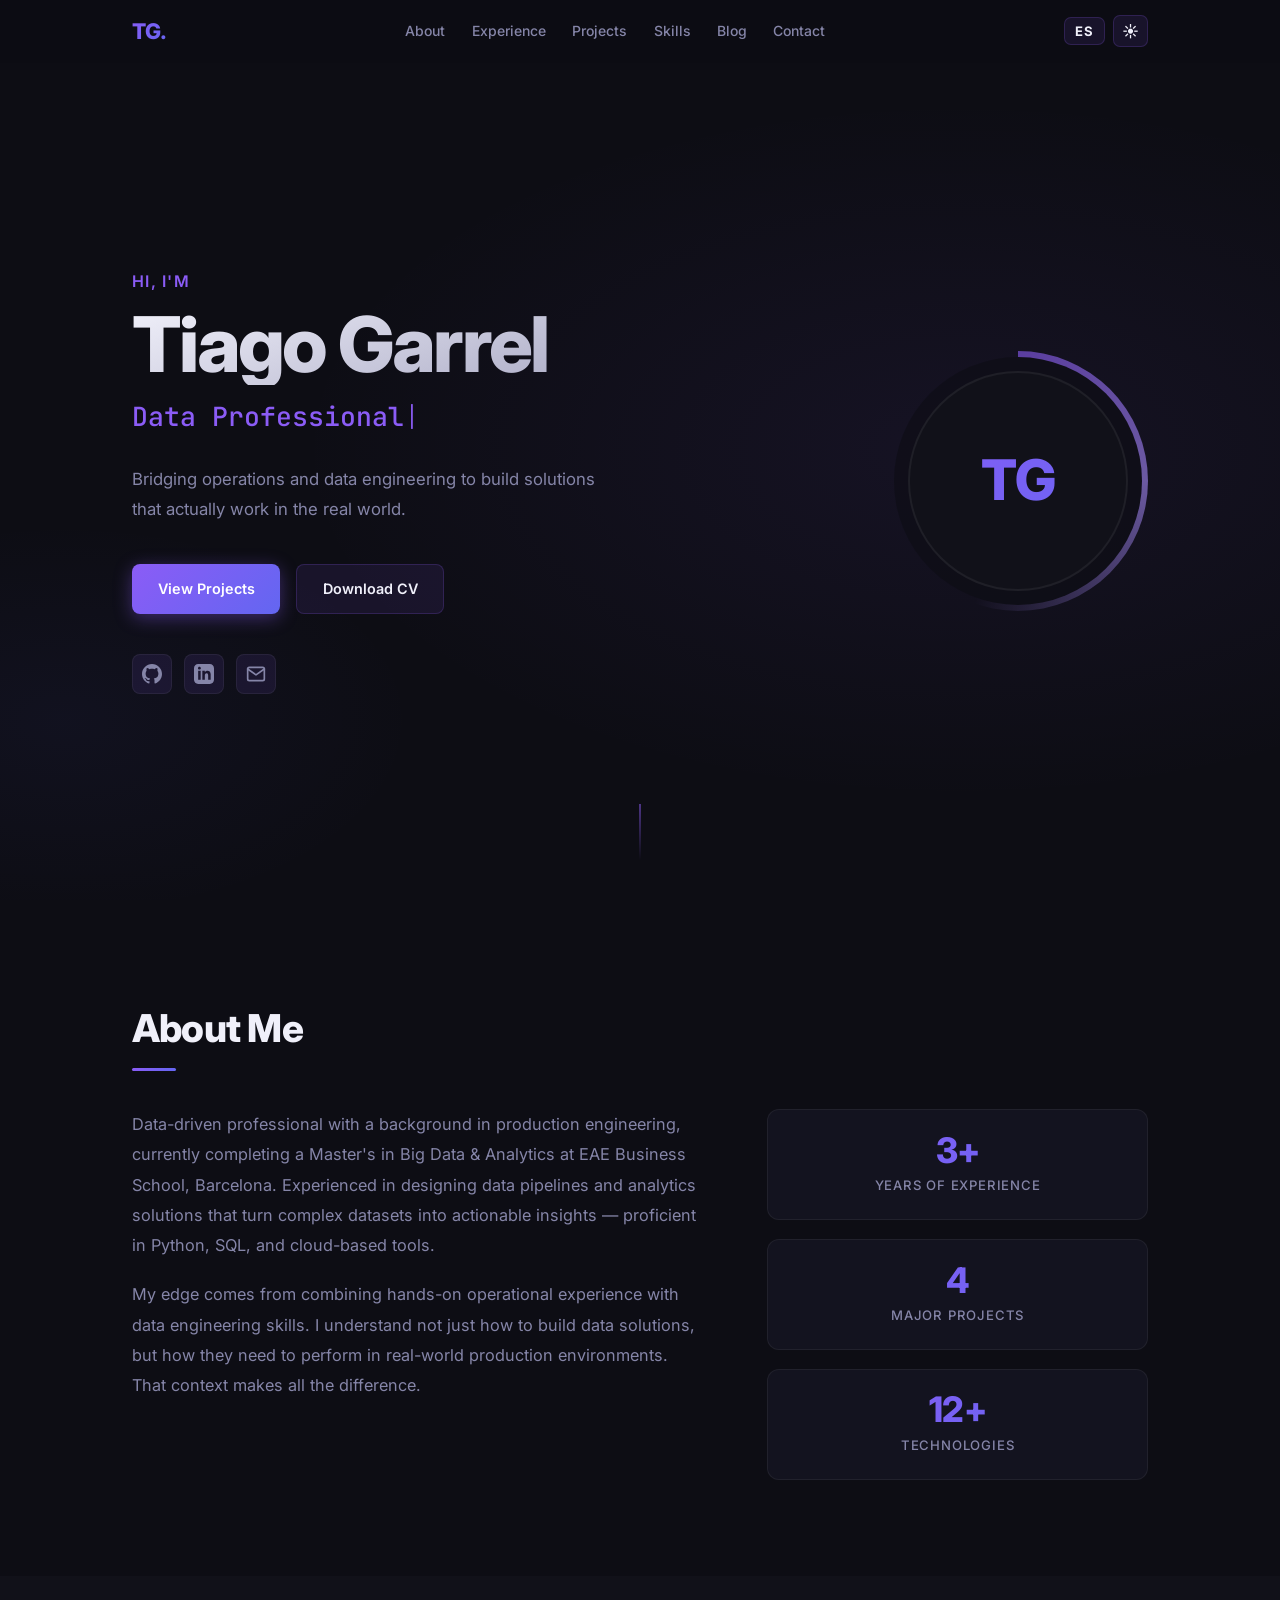
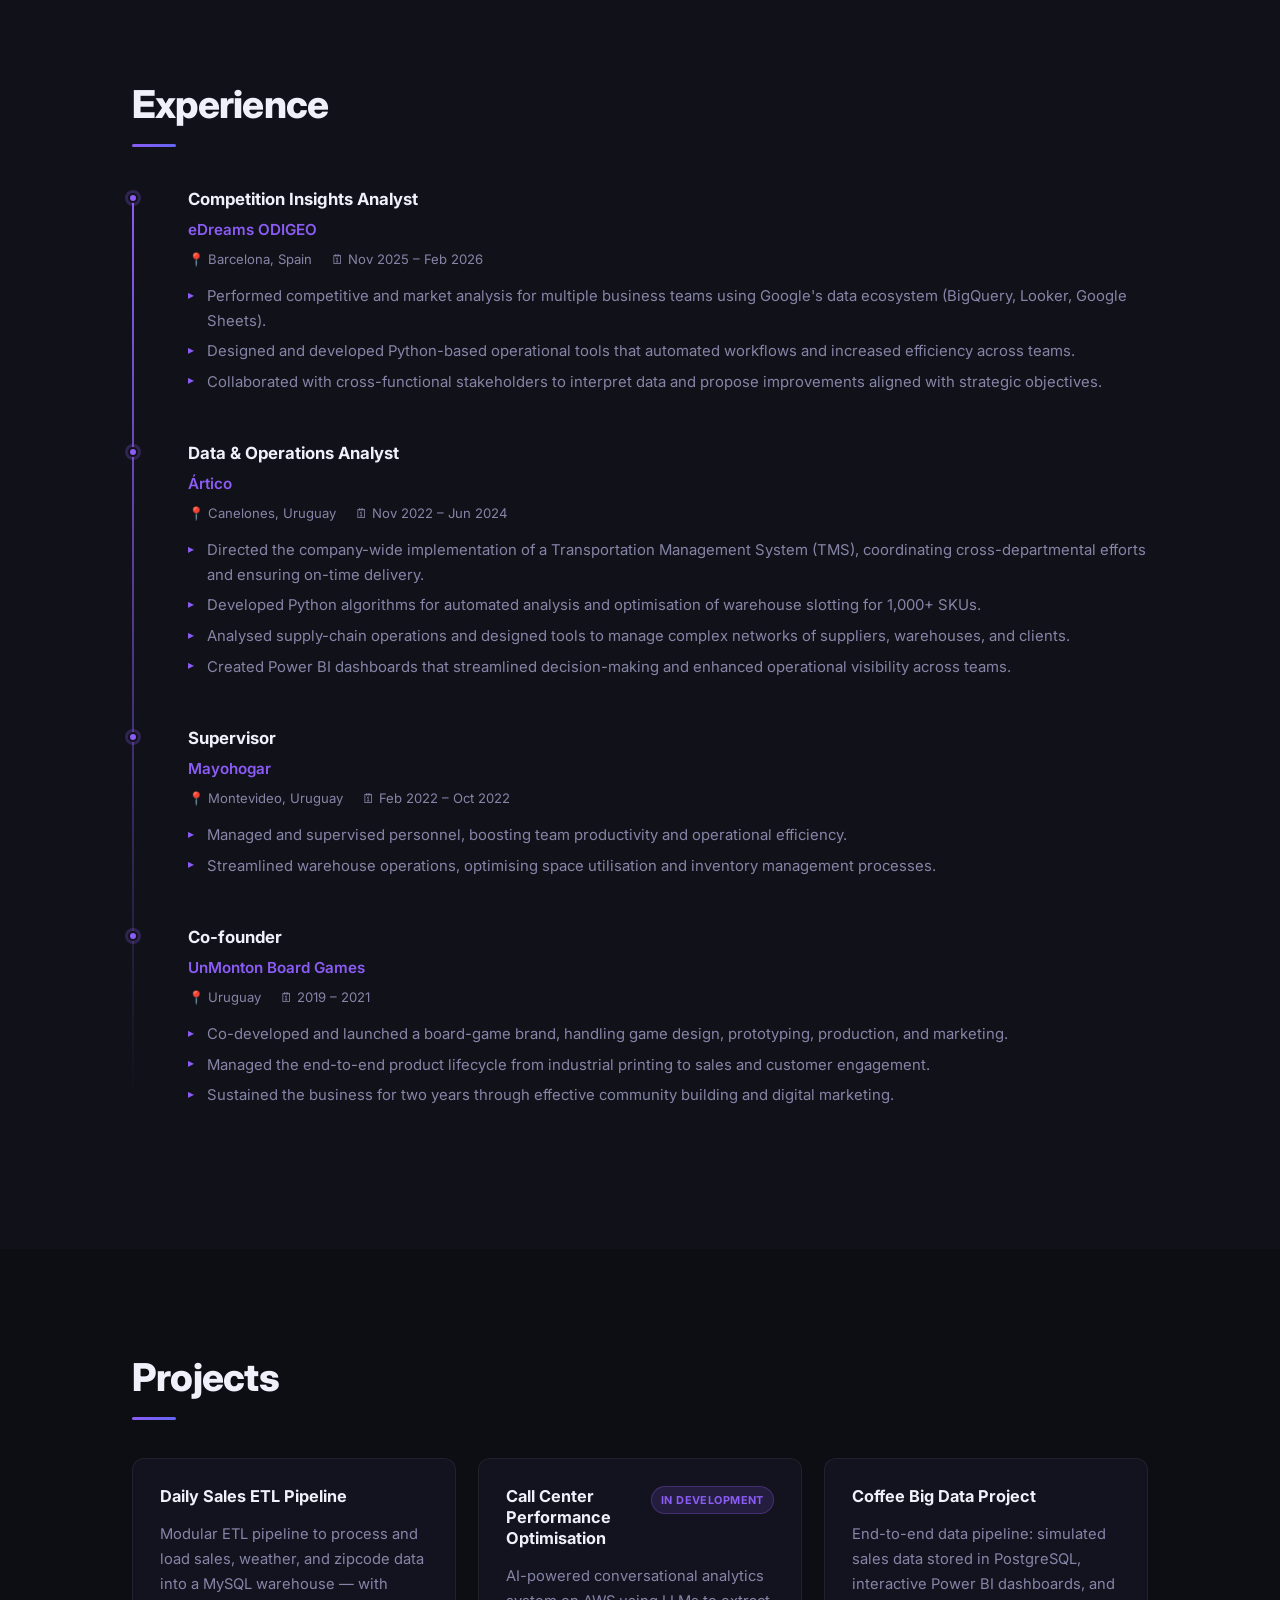
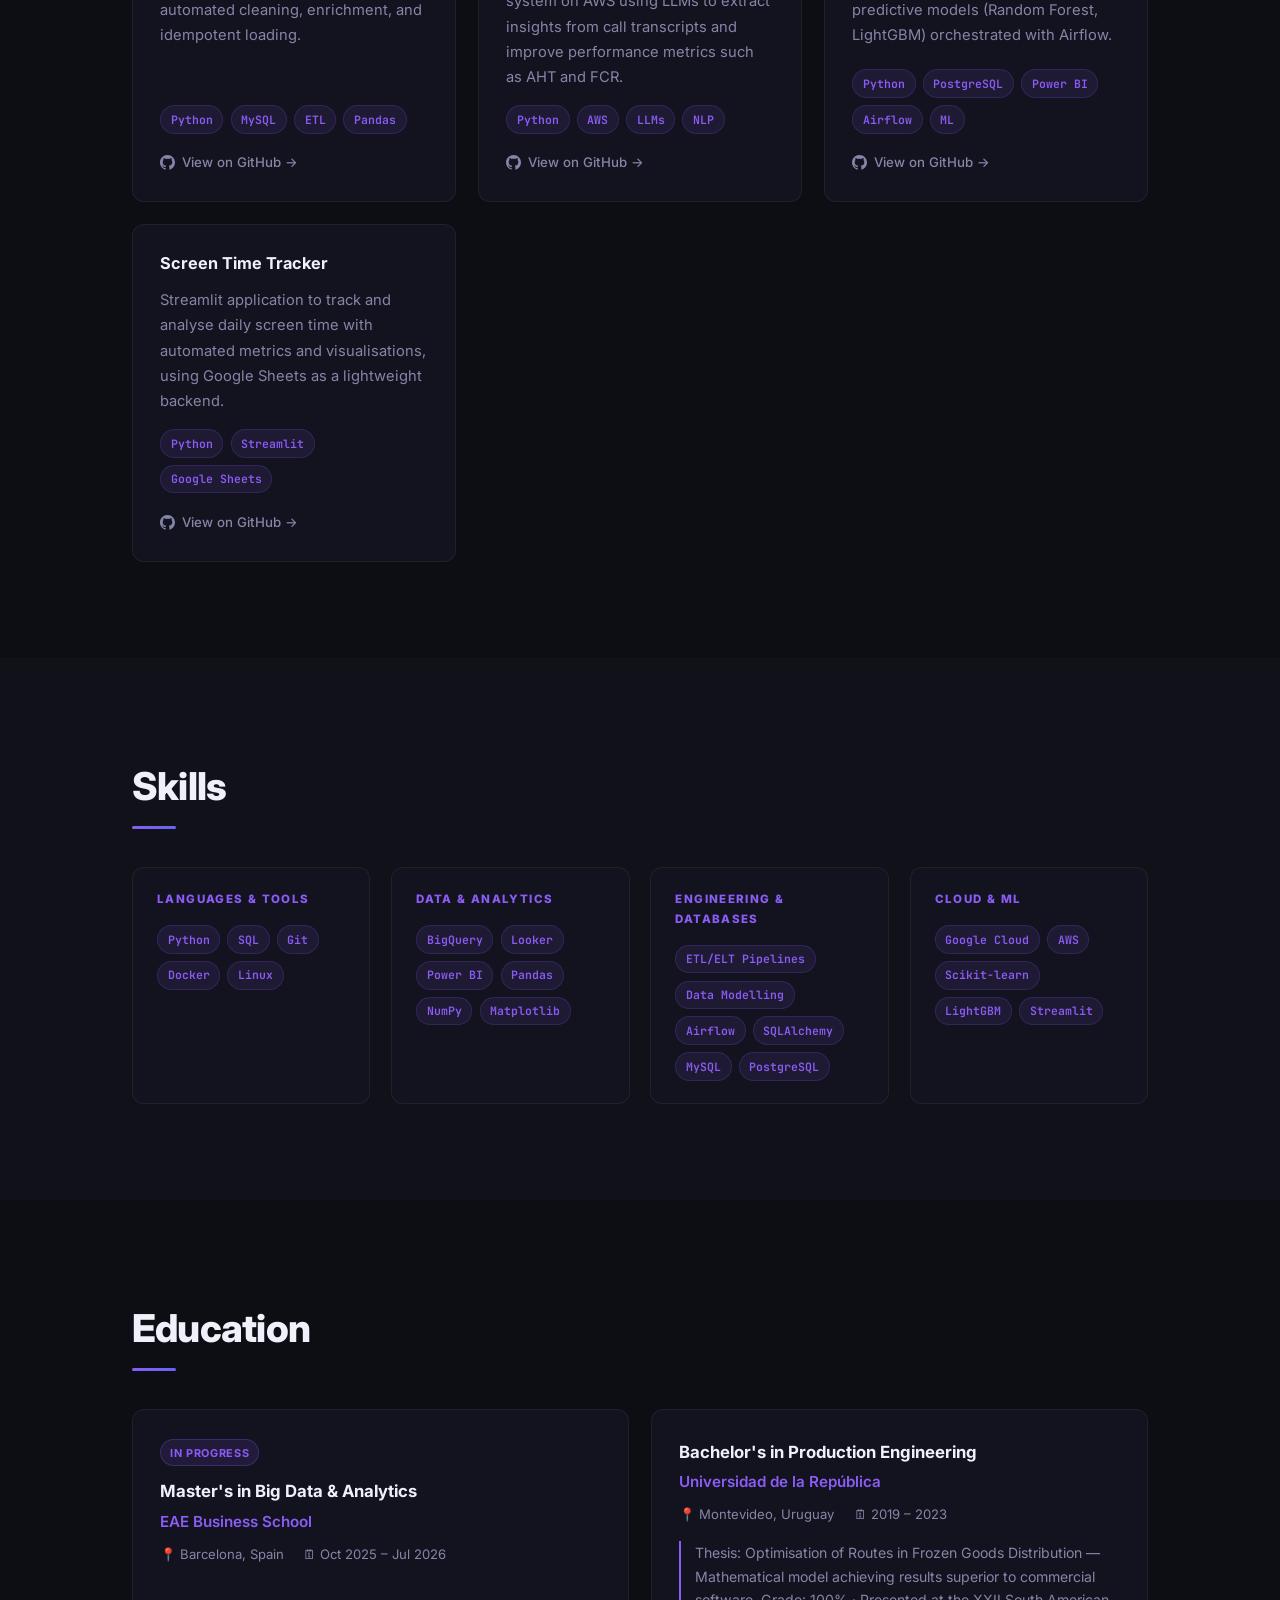
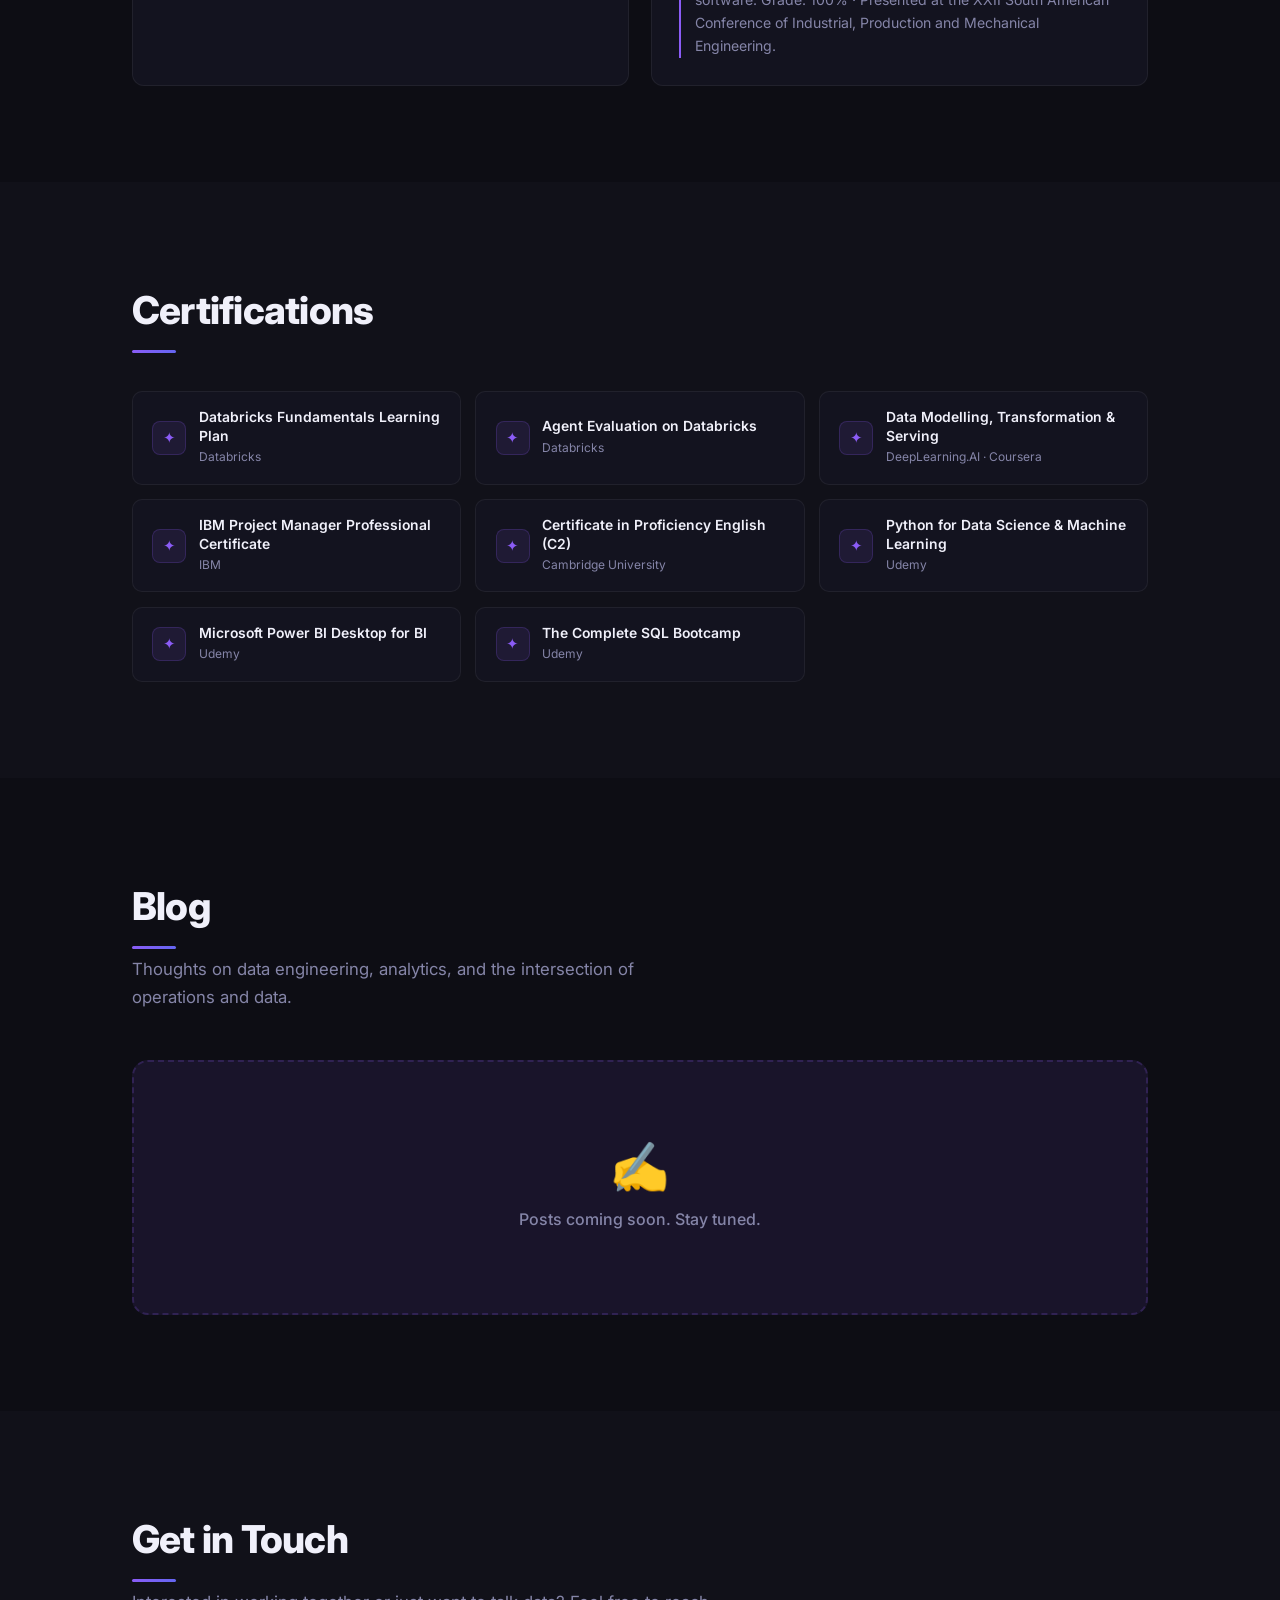
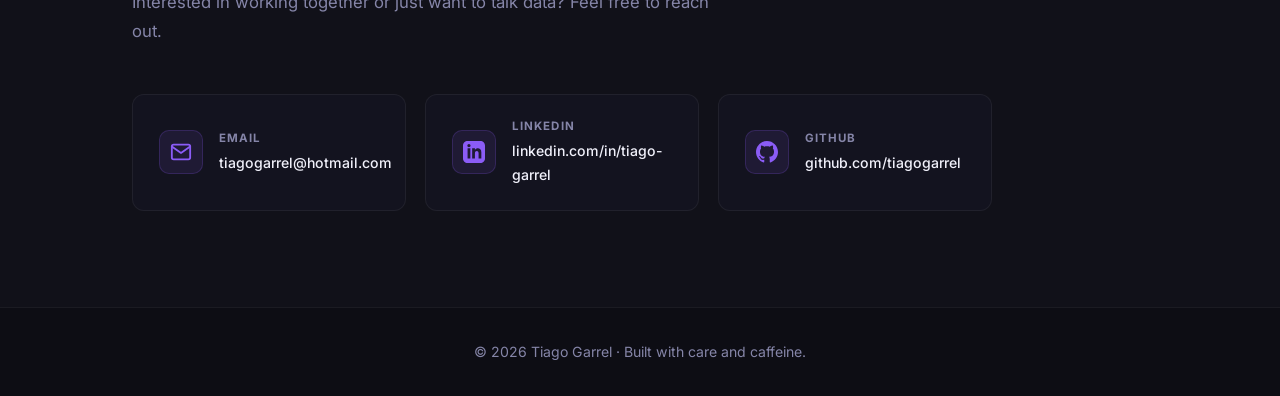
==== index.html @ 2a82fd99 "Initial commit" ====
<!DOCTYPE html>
<html lang="en" data-theme="dark">
<head>
  <meta charset="UTF-8" />
  <meta name="viewport" content="width=device-width, initial-scale=1.0" />
  <meta name="description" content="Tiago Garrel — Data Professional. Data engineer and analyst bridging operations and data to build scalable, real-world solutions." />
  <meta property="og:title" content="Tiago Garrel — Data Professional" />
  <meta property="og:description" content="Data pipelines, analytics, and operational intelligence." />
  <meta property="og:type" content="website" />
  <title>Tiago Garrel</title>
  <link rel="preconnect" href="https://fonts.googleapis.com" />
  <link rel="preconnect" href="https://fonts.gstatic.com" crossorigin />
  <link href="https://fonts.googleapis.com/css2?family=Inter:wght@300;400;500;600;700;800&family=JetBrains+Mono:wght@400;500&display=swap" rel="stylesheet" />
  <link rel="stylesheet" href="styles.css" />
</head>
<body>

  <!-- ============================================================ -->
  <!-- NAVIGATION                                                    -->
  <!-- ============================================================ -->
  <nav id="navbar">
    <div class="nav-container">
      <a href="#hero" class="nav-logo">TG<span class="logo-dot">.</span></a>

      <ul class="nav-links" id="navLinks">
        <li><a href="#about"          data-i18n="nav.about">About</a></li>
        <li><a href="#experience"     data-i18n="nav.experience">Experience</a></li>
        <li><a href="#projects"       data-i18n="nav.projects">Projects</a></li>
        <li><a href="#skills"         data-i18n="nav.skills">Skills</a></li>
        <li><a href="#blog"           data-i18n="nav.blog">Blog</a></li>
        <li><a href="#contact"        data-i18n="nav.contact">Contact</a></li>
      </ul>

      <div class="nav-controls">
        <button class="lang-toggle" id="langToggle" aria-label="Toggle language">ES</button>
        <button class="theme-toggle" id="themeToggle" aria-label="Toggle theme">
          <span class="theme-icon">☀</span>
        </button>
        <button class="hamburger" id="hamburger" aria-label="Toggle menu">
          <span></span><span></span><span></span>
        </button>
      </div>
    </div>
  </nav>

  <!-- ============================================================ -->
  <!-- HERO                                                          -->
  <!-- ============================================================ -->
  <section id="hero">
    <div class="hero-bg"></div>
    <div class="hero-container">

      <div class="hero-content">
        <p class="hero-greeting" data-i18n="hero.greeting">Hi, I'm</p>
        <h1 class="hero-name">Tiago Garrel</h1>
        <h2 class="hero-title">
          <span class="typewriter-text"></span><span class="cursor">|</span>
        </h2>
        <p class="hero-subtitle" data-i18n="hero.subtitle">
          Bridging operations and data engineering to build solutions that actually work in the real world.
        </p>
        <div class="hero-cta">
          <a href="#projects" class="btn btn-primary" data-i18n="hero.cta_projects">View Projects</a>
          <a href="assets/cv/tiago-garrel-cv.pdf" class="btn btn-secondary" download data-i18n="hero.cta_cv">Download CV</a>
        </div>
        <div class="hero-socials">
          <a href="https://github.com/tiagogarrel" target="_blank" rel="noopener" aria-label="GitHub">
            <svg width="20" height="20" viewBox="0 0 24 24" fill="currentColor"><path d="M12 0c-6.626 0-12 5.373-12 12 0 5.302 3.438 9.8 8.207 11.387.599.111.793-.261.793-.577v-2.234c-3.338.726-4.033-1.416-4.033-1.416-.546-1.387-1.333-1.756-1.333-1.756-1.089-.745.083-.729.083-.729 1.205.084 1.839 1.237 1.839 1.237 1.07 1.834 2.807 1.304 3.492.997.107-.775.418-1.305.762-1.604-2.665-.305-5.467-1.334-5.467-5.931 0-1.311.469-2.381 1.236-3.221-.124-.303-.535-1.524.117-3.176 0 0 1.008-.322 3.301 1.23.957-.266 1.983-.399 3.003-.404 1.02.005 2.047.138 3.006.404 2.291-1.552 3.297-1.23 3.297-1.23.653 1.653.242 2.874.118 3.176.77.84 1.235 1.911 1.235 3.221 0 4.609-2.807 5.624-5.479 5.921.43.372.823 1.102.823 2.222v3.293c0 .319.192.694.801.576 4.765-1.589 8.199-6.086 8.199-11.386 0-6.627-5.373-12-12-12z"/></svg>
          </a>
          <a href="https://www.linkedin.com/in/tiago-garrel/" target="_blank" rel="noopener" aria-label="LinkedIn">
            <svg width="20" height="20" viewBox="0 0 24 24" fill="currentColor"><path d="M19 0h-14c-2.761 0-5 2.239-5 5v14c0 2.761 2.239 5 5 5h14c2.762 0 5-2.239 5-5v-14c0-2.761-2.238-5-5-5zm-11 19h-3v-11h3v11zm-1.5-12.268c-.966 0-1.75-.79-1.75-1.764s.784-1.764 1.75-1.764 1.75.79 1.75 1.764-.783 1.764-1.75 1.764zm13.5 12.268h-3v-5.604c0-3.368-4-3.113-4 0v5.604h-3v-11h3v1.765c1.396-2.586 7-2.777 7 2.476v6.759z"/></svg>
          </a>
          <a href="mailto:tiagogarrel@hotmail.com" aria-label="Email">
            <svg width="20" height="20" viewBox="0 0 24 24" fill="none" stroke="currentColor" stroke-width="2" stroke-linecap="round" stroke-linejoin="round"><path d="M4 4h16c1.1 0 2 .9 2 2v12c0 1.1-.9 2-2 2H4c-1.1 0-2-.9-2-2V6c0-1.1.9-2 2-2z"/><polyline points="22,6 12,13 2,6"/></svg>
          </a>
        </div>
      </div>

      <div class="hero-image">
        <div class="profile-wrapper">
          <div class="profile-ring"></div>
          <div class="profile-img-container">
            <img src="assets/img/profile.jpg" alt="Tiago Garrel" id="profileImg"
              onerror="this.style.display='none'; document.getElementById('profileInitials').style.display='flex'" />
            <div class="profile-initials" id="profileInitials">TG</div>
          </div>
        </div>
      </div>

    </div>
    <div class="scroll-indicator" aria-hidden="true">
      <div class="scroll-line"></div>
    </div>
  </section>

  <!-- ============================================================ -->
  <!-- ABOUT                                                         -->
  <!-- ============================================================ -->
  <section id="about" class="section">
    <div class="container">
      <h2 class="section-title" data-i18n="about.section_title">About Me</h2>
      <div class="about-grid">
        <div class="about-text">
          <p data-i18n="about.bio1"></p>
          <p data-i18n="about.bio2"></p>
        </div>
        <div class="about-stats">
          <div class="stat-card fade-in">
            <span class="stat-value" data-i18n="about.stat1_value">3+</span>
            <span class="stat-label" data-i18n="about.stat1_label">Years of Experience</span>
          </div>
          <div class="stat-card fade-in">
            <span class="stat-value" data-i18n="about.stat2_value">4</span>
            <span class="stat-label" data-i18n="about.stat2_label">Major Projects</span>
          </div>
          <div class="stat-card fade-in">
            <span class="stat-value" data-i18n="about.stat3_value">12+</span>
            <span class="stat-label" data-i18n="about.stat3_label">Technologies</span>
          </div>
        </div>
      </div>
    </div>
  </section>

  <!-- ============================================================ -->
  <!-- EXPERIENCE                                                    -->
  <!-- ============================================================ -->
  <section id="experience" class="section section-alt">
    <div class="container">
      <h2 class="section-title" data-i18n="experience.section_title">Experience</h2>
      <div class="timeline" id="experienceTimeline">
        <!-- Rendered by app.js -->
      </div>
    </div>
  </section>

  <!-- ============================================================ -->
  <!-- PROJECTS                                                      -->
  <!-- ============================================================ -->
  <section id="projects" class="section">
    <div class="container">
      <h2 class="section-title" data-i18n="projects.section_title">Projects</h2>
      <div class="projects-grid" id="projectsGrid">
        <!-- Rendered by app.js -->
      </div>
    </div>
  </section>

  <!-- ============================================================ -->
  <!-- SKILLS                                                        -->
  <!-- ============================================================ -->
  <section id="skills" class="section section-alt">
    <div class="container">
      <h2 class="section-title" data-i18n="skills.section_title">Skills</h2>
      <div class="skills-grid" id="skillsGrid">
        <!-- Rendered by app.js -->
      </div>
    </div>
  </section>

  <!-- ============================================================ -->
  <!-- EDUCATION                                                     -->
  <!-- ============================================================ -->
  <section id="education" class="section">
    <div class="container">
      <h2 class="section-title" data-i18n="education.section_title">Education</h2>
      <div class="education-grid" id="educationGrid">
        <!-- Rendered by app.js -->
      </div>
    </div>
  </section>

  <!-- ============================================================ -->
  <!-- CERTIFICATIONS                                               -->
  <!-- ============================================================ -->
  <section id="certifications" class="section section-alt">
    <div class="container">
      <h2 class="section-title" data-i18n="certifications.section_title">Certifications</h2>
      <div class="certs-grid" id="certsGrid">
        <!-- Rendered by app.js -->
      </div>
    </div>
  </section>

  <!-- ============================================================ -->
  <!-- BLOG                                                          -->
  <!-- ============================================================ -->
  <section id="blog" class="section">
    <div class="container">
      <h2 class="section-title" data-i18n="blog.section_title">Blog</h2>
      <p class="section-subtitle" data-i18n="blog.subtitle">
        Thoughts on data engineering, analytics, and the intersection of operations and data.
      </p>
      <div class="blog-coming-soon">
        <div class="coming-soon-icon">✍</div>
        <p data-i18n="blog.coming_soon">Posts coming soon. Stay tuned.</p>
      </div>
    </div>
  </section>

  <!-- ============================================================ -->
  <!-- CONTACT                                                       -->
  <!-- ============================================================ -->
  <section id="contact" class="section section-alt">
    <div class="container">
      <h2 class="section-title" data-i18n="contact.section_title">Get in Touch</h2>
      <p class="section-subtitle" data-i18n="contact.subtitle">
        Interested in working together or just want to chat about data? Feel free to reach out.
      </p>
      <div class="contact-links">

        <a href="mailto:tiagogarrel@hotmail.com" class="contact-card">
          <div class="contact-icon">
            <svg width="22" height="22" viewBox="0 0 24 24" fill="none" stroke="currentColor" stroke-width="2" stroke-linecap="round" stroke-linejoin="round"><path d="M4 4h16c1.1 0 2 .9 2 2v12c0 1.1-.9 2-2 2H4c-1.1 0-2-.9-2-2V6c0-1.1.9-2 2-2z"/><polyline points="22,6 12,13 2,6"/></svg>
          </div>
          <div>
            <span class="contact-label" data-i18n="contact.email_label">Email</span>
            <span class="contact-value">tiagogarrel@hotmail.com</span>
          </div>
        </a>

        <a href="https://www.linkedin.com/in/tiago-garrel/" target="_blank" rel="noopener" class="contact-card">
          <div class="contact-icon">
            <svg width="22" height="22" viewBox="0 0 24 24" fill="currentColor"><path d="M19 0h-14c-2.761 0-5 2.239-5 5v14c0 2.761 2.239 5 5 5h14c2.762 0 5-2.239 5-5v-14c0-2.761-2.238-5-5-5zm-11 19h-3v-11h3v11zm-1.5-12.268c-.966 0-1.75-.79-1.75-1.764s.784-1.764 1.75-1.764 1.75.79 1.75 1.764-.783 1.764-1.75 1.764zm13.5 12.268h-3v-5.604c0-3.368-4-3.113-4 0v5.604h-3v-11h3v1.765c1.396-2.586 7-2.777 7 2.476v6.759z"/></svg>
          </div>
          <div>
            <span class="contact-label" data-i18n="contact.linkedin_label">LinkedIn</span>
            <span class="contact-value">linkedin.com/in/tiago-garrel</span>
          </div>
        </a>

        <a href="https://github.com/tiagogarrel" target="_blank" rel="noopener" class="contact-card">
          <div class="contact-icon">
            <svg width="22" height="22" viewBox="0 0 24 24" fill="currentColor"><path d="M12 0c-6.626 0-12 5.373-12 12 0 5.302 3.438 9.8 8.207 11.387.599.111.793-.261.793-.577v-2.234c-3.338.726-4.033-1.416-4.033-1.416-.546-1.387-1.333-1.756-1.333-1.756-1.089-.745.083-.729.083-.729 1.205.084 1.839 1.237 1.839 1.237 1.07 1.834 2.807 1.304 3.492.997.107-.775.418-1.305.762-1.604-2.665-.305-5.467-1.334-5.467-5.931 0-1.311.469-2.381 1.236-3.221-.124-.303-.535-1.524.117-3.176 0 0 1.008-.322 3.301 1.23.957-.266 1.983-.399 3.003-.404 1.02.005 2.047.138 3.006.404 2.291-1.552 3.297-1.23 3.297-1.23.653 1.653.242 2.874.118 3.176.77.84 1.235 1.911 1.235 3.221 0 4.609-2.807 5.624-5.479 5.921.43.372.823 1.102.823 2.222v3.293c0 .319.192.694.801.576 4.765-1.589 8.199-6.086 8.199-11.386 0-6.627-5.373-12-12-12z"/></svg>
          </div>
          <div>
            <span class="contact-label" data-i18n="contact.github_label">GitHub</span>
            <span class="contact-value">github.com/tiagogarrel</span>
          </div>
        </a>

      </div>
    </div>
  </section>

  <!-- ============================================================ -->
  <!-- FOOTER                                                        -->
  <!-- ============================================================ -->
  <footer>
    <div class="container">
      <p>© 2026 Tiago Garrel · Built with care and caffeine.</p>
    </div>
  </footer>

  <script src="app.js"></script>
</body>
</html>
---- styles.css ----
/* ============================================================
   CSS Variables & Theming
   ============================================================ */
:root {
  --bg:            #0d0d14;
  --bg-card:       #13131f;
  --bg-surface:    #111119;
  --text:          #f0f0fa;
  --text-muted:    #8585a8;
  --accent:        #8b5cf6;
  --accent-light:  #a78bfa;
  --accent-subtle: rgba(139, 92, 246, 0.1);
  --border:        rgba(139, 92, 246, 0.2);
  --border-sub:    rgba(255, 255, 255, 0.06);
  --shadow:        0 4px 24px rgba(0, 0, 0, 0.5);
  --shadow-accent: 0 8px 40px rgba(139, 92, 246, 0.22);
  --gradient:      linear-gradient(135deg, #8b5cf6 0%, #6366f1 100%);
  --nav-bg:        rgba(13, 13, 20, 0.88);
  --radius:        12px;
  --transition:    0.25s ease;
}

[data-theme="light"] {
  --bg:            #f6f6fd;
  --bg-card:       #ffffff;
  --bg-surface:    #efeffa;
  --text:          #1a1a2e;
  --text-muted:    #5a5a80;
  --accent:        #7c3aed;
  --accent-light:  #6d28d9;
  --accent-subtle: rgba(124, 58, 237, 0.08);
  --border:        rgba(124, 58, 237, 0.18);
  --border-sub:    rgba(0, 0, 0, 0.07);
  --shadow:        0 4px 24px rgba(0, 0, 0, 0.08);
  --shadow-accent: 0 8px 40px rgba(124, 58, 237, 0.18);
  --gradient:      linear-gradient(135deg, #7c3aed 0%, #6366f1 100%);
  --nav-bg:        rgba(246, 246, 253, 0.92);
}

/* ============================================================
   Reset & Base
   ============================================================ */
*, *::before, *::after { box-sizing: border-box; margin: 0; padding: 0; }

html {
  scroll-behavior: smooth;
  font-size: 16px;
}

body {
  background-color: var(--bg);
  color: var(--text);
  font-family: 'Inter', -apple-system, BlinkMacSystemFont, 'Segoe UI', sans-serif;
  line-height: 1.7;
  transition: background-color 0.35s ease, color 0.35s ease;
  overflow-x: hidden;
}

a { color: inherit; text-decoration: none; }
img { max-width: 100%; display: block; }
ul { list-style: none; }

/* ============================================================
   Utilities
   ============================================================ */
.container {
  max-width: 1080px;
  margin: 0 auto;
  padding: 0 2rem;
}

.section {
  padding: 96px 0;
}

.section-alt {
  background-color: var(--bg-surface);
}

.section-title {
  font-size: clamp(1.75rem, 3vw, 2.4rem);
  font-weight: 800;
  letter-spacing: -0.02em;
  margin-bottom: 3rem;
  position: relative;
  display: inline-block;
}

.section-title::after {
  content: '';
  position: absolute;
  bottom: -10px;
  left: 0;
  width: 44px;
  height: 3px;
  background: var(--gradient);
  border-radius: 99px;
}

.section-subtitle {
  color: var(--text-muted);
  font-size: 1.05rem;
  margin-top: -2rem;
  margin-bottom: 3rem;
  max-width: 580px;
}

.fade-in {
  opacity: 0;
  transform: translateY(18px);
  transition: opacity 0.55s ease, transform 0.55s ease;
}

.fade-in.visible {
  opacity: 1;
  transform: translateY(0);
}

/* ============================================================
   Navigation
   ============================================================ */
#navbar {
  position: fixed;
  inset: 0 0 auto 0;
  z-index: 1000;
  background: var(--nav-bg);
  backdrop-filter: blur(14px);
  -webkit-backdrop-filter: blur(14px);
  border-bottom: 1px solid transparent;
  transition: border-color 0.3s, background 0.35s;
}

#navbar.scrolled {
  border-bottom-color: var(--border-sub);
}

.nav-container {
  max-width: 1080px;
  margin: 0 auto;
  padding: 0 2rem;
  height: 62px;
  display: flex;
  align-items: center;
  justify-content: space-between;
  gap: 1.5rem;
}

.nav-logo {
  font-size: 1.35rem;
  font-weight: 800;
  letter-spacing: -0.02em;
  background: var(--gradient);
  -webkit-background-clip: text;
  -webkit-text-fill-color: transparent;
  background-clip: text;
  flex-shrink: 0;
}

.nav-links {
  display: flex;
  gap: 0.15rem;
}

.nav-links a {
  padding: 0.38rem 0.75rem;
  border-radius: 7px;
  font-size: 0.875rem;
  font-weight: 500;
  color: var(--text-muted);
  transition: color var(--transition), background var(--transition);
}

.nav-links a:hover {
  color: var(--text);
  background: var(--accent-subtle);
}

.nav-links a.active {
  color: var(--accent);
  background: var(--accent-subtle);
}

.nav-controls {
  display: flex;
  align-items: center;
  gap: 0.5rem;
  flex-shrink: 0;
}

.lang-toggle,
.theme-toggle {
  background: var(--accent-subtle);
  border: 1px solid var(--border);
  color: var(--text);
  padding: 0.3rem 0.65rem;
  border-radius: 7px;
  font-size: 0.82rem;
  font-weight: 700;
  cursor: pointer;
  transition: all var(--transition);
  font-family: inherit;
  letter-spacing: 0.03em;
}

.lang-toggle:hover,
.theme-toggle:hover {
  background: var(--accent);
  color: #fff;
  border-color: var(--accent);
}

.theme-toggle {
  font-size: 1rem;
  padding: 0.3rem 0.5rem;
}

.hamburger {
  display: none;
  flex-direction: column;
  gap: 5px;
  background: none;
  border: none;
  cursor: pointer;
  padding: 4px;
}

.hamburger span {
  display: block;
  width: 22px;
  height: 2px;
  background: var(--text);
  border-radius: 2px;
  transition: all 0.3s ease;
}

/* ============================================================
   Hero
   ============================================================ */
#hero {
  min-height: 100vh;
  display: flex;
  align-items: center;
  position: relative;
  overflow: hidden;
  padding-top: 62px;
}

.hero-bg {
  position: absolute;
  inset: 0;
  background:
    radial-gradient(ellipse 80% 60% at 75% 50%, rgba(139, 92, 246, 0.07) 0%, transparent 65%),
    radial-gradient(ellipse 50% 40% at 5%  80%, rgba(99, 102, 241, 0.05) 0%, transparent 55%);
  pointer-events: none;
}

.hero-container {
  max-width: 1080px;
  margin: 0 auto;
  padding: 3rem 2rem;
  width: 100%;
  display: grid;
  grid-template-columns: 1fr auto;
  align-items: center;
  gap: 5rem;
}

.hero-greeting {
  font-size: 1rem;
  color: var(--accent);
  font-weight: 600;
  letter-spacing: 0.08em;
  text-transform: uppercase;
  margin-bottom: 0.6rem;
}

.hero-name {
  font-size: clamp(2.8rem, 6vw, 5rem);
  font-weight: 800;
  letter-spacing: -0.035em;
  line-height: 1.05;
  margin-bottom: 0.6rem;
  background: linear-gradient(160deg, var(--text) 0%, var(--text-muted) 120%);
  -webkit-background-clip: text;
  -webkit-text-fill-color: transparent;
  background-clip: text;
}

.hero-title {
  font-size: clamp(1.2rem, 2.2vw, 1.65rem);
  font-weight: 400;
  color: var(--text-muted);
  margin-bottom: 1.5rem;
  min-height: 2.2rem;
  font-family: 'JetBrains Mono', monospace;
}

.typewriter-text { color: var(--accent); font-weight: 500; }

.cursor {
  color: var(--accent);
  animation: blink 1s step-end infinite;
  font-weight: 200;
}

@keyframes blink {
  0%, 100% { opacity: 1; }
  50%       { opacity: 0; }
}

.hero-subtitle {
  font-size: 1.05rem;
  color: var(--text-muted);
  max-width: 490px;
  line-height: 1.8;
  margin-bottom: 2.5rem;
}

.hero-cta {
  display: flex;
  gap: 1rem;
  flex-wrap: wrap;
  margin-bottom: 2.5rem;
}

.btn {
  padding: 0.72rem 1.6rem;
  border-radius: 8px;
  font-size: 0.9rem;
  font-weight: 600;
  cursor: pointer;
  transition: all var(--transition);
  display: inline-flex;
  align-items: center;
  gap: 0.5rem;
  font-family: inherit;
  border: none;
  white-space: nowrap;
}

.btn-primary {
  background: var(--gradient);
  color: #fff;
  box-shadow: 0 4px 18px rgba(139, 92, 246, 0.38);
}

.btn-primary:hover {
  transform: translateY(-2px);
  box-shadow: 0 8px 28px rgba(139, 92, 246, 0.5);
}

.btn-secondary {
  background: var(--accent-subtle);
  color: var(--text);
  border: 1px solid var(--border);
}

.btn-secondary:hover {
  background: var(--border);
  transform: translateY(-2px);
}

.hero-socials {
  display: flex;
  gap: 0.75rem;
}

.hero-socials a {
  width: 40px;
  height: 40px;
  border-radius: 8px;
  border: 1px solid var(--border-sub);
  background: var(--accent-subtle);
  color: var(--text-muted);
  display: flex;
  align-items: center;
  justify-content: center;
  transition: all var(--transition);
}

.hero-socials a:hover {
  color: var(--accent);
  border-color: var(--accent);
  transform: translateY(-2px);
}

/* Profile image */
.hero-image { display: flex; justify-content: center; align-items: center; }

.profile-wrapper {
  position: relative;
  width: 260px;
  height: 260px;
  display: flex;
  align-items: center;
  justify-content: center;
}

.profile-img-container {
  width: 220px;
  height: 220px;
  border-radius: 50%;
  overflow: hidden;
  background: var(--bg-surface);
  border: 2px solid var(--border-sub);
  position: relative;
  z-index: 1;
}

.profile-img-container img {
  width: 100%;
  height: 100%;
  object-fit: cover;
}

.profile-initials {
  position: absolute;
  inset: 0;
  display: none;
  align-items: center;
  justify-content: center;
  font-size: 3.5rem;
  font-weight: 800;
  background: var(--gradient);
  -webkit-background-clip: text;
  -webkit-text-fill-color: transparent;
  background-clip: text;
}

.profile-ring {
  position: absolute;
  inset: 0;
  border-radius: 50%;
  background: conic-gradient(var(--accent) 0deg, var(--accent-light) 90deg, transparent 200deg, transparent 360deg);
  animation: spin 6s linear infinite;
  opacity: 0.6;
}

.profile-ring::after {
  content: '';
  position: absolute;
  inset: 6px;
  border-radius: 50%;
  background: var(--bg);
}

@keyframes spin {
  from { transform: rotate(0deg); }
  to   { transform: rotate(360deg); }
}

.scroll-indicator {
  position: absolute;
  bottom: 2.5rem;
  left: 50%;
  transform: translateX(-50%);
}

.scroll-line {
  width: 1px;
  height: 56px;
  background: linear-gradient(to bottom, var(--accent), transparent);
  animation: pulse 2.2s ease-in-out infinite;
}

@keyframes pulse {
  0%, 100% { opacity: 0.25; }
  50%       { opacity: 0.9; }
}

/* ============================================================
   About
   ============================================================ */
.about-grid {
  display: grid;
  grid-template-columns: 3fr 2fr;
  gap: 4rem;
  align-items: start;
}

.about-text p {
  font-size: 1.02rem;
  color: var(--text-muted);
  line-height: 1.85;
  margin-bottom: 1.2rem;
}

.about-stats {
  display: flex;
  flex-direction: column;
  gap: 1.2rem;
}

.stat-card {
  background: var(--bg-card);
  border: 1px solid var(--border-sub);
  border-radius: var(--radius);
  padding: 1.4rem 1.5rem;
  text-align: center;
  transition: border-color var(--transition), transform var(--transition), box-shadow var(--transition);
}

.stat-card:hover {
  border-color: var(--border);
  transform: translateY(-3px);
  box-shadow: var(--shadow-accent);
}

.stat-value {
  display: block;
  font-size: 2.2rem;
  font-weight: 800;
  letter-spacing: -0.02em;
  background: var(--gradient);
  -webkit-background-clip: text;
  -webkit-text-fill-color: transparent;
  background-clip: text;
  line-height: 1;
  margin-bottom: 0.4rem;
}

.stat-label {
  display: block;
  font-size: 0.82rem;
  color: var(--text-muted);
  font-weight: 500;
  text-transform: uppercase;
  letter-spacing: 0.06em;
}

/* ============================================================
   Experience — Timeline
   ============================================================ */
.timeline {
  position: relative;
  padding-left: 1.75rem;
}

.timeline::before {
  content: '';
  position: absolute;
  left: 0;
  top: 10px;
  bottom: 10px;
  width: 2px;
  background: linear-gradient(to bottom, var(--accent) 0%, transparent 100%);
  border-radius: 99px;
}

.timeline-item {
  position: relative;
  padding-left: 1.75rem;
  margin-bottom: 2.8rem;
  opacity: 0;
  transform: translateX(-16px);
  transition: opacity 0.5s ease, transform 0.5s ease;
}

.timeline-item.visible {
  opacity: 1;
  transform: translateX(0);
}

.timeline-item::before {
  content: '';
  position: absolute;
  left: -2rem;
  top: 8px;
  width: 10px;
  height: 10px;
  border-radius: 50%;
  background: var(--accent);
  border: 2px solid var(--bg-surface);
  box-shadow: 0 0 0 3px rgba(139, 92, 246, 0.25);
}

.timeline-title {
  font-size: 1.05rem;
  font-weight: 700;
  margin-bottom: 0.2rem;
}

.timeline-company {
  font-size: 0.95rem;
  color: var(--accent);
  font-weight: 600;
  margin-bottom: 0.35rem;
}

.timeline-meta {
  display: flex;
  gap: 1.2rem;
  flex-wrap: wrap;
  font-size: 0.82rem;
  color: var(--text-muted);
  margin-bottom: 0.85rem;
}

.timeline-bullets li {
  font-size: 0.93rem;
  color: var(--text-muted);
  padding-left: 1.2rem;
  position: relative;
  margin-bottom: 0.38rem;
  line-height: 1.65;
}

.timeline-bullets li::before {
  content: '▸';
  position: absolute;
  left: 0;
  color: var(--accent);
  font-size: 0.75rem;
  top: 0.05em;
}

/* ============================================================
   Projects
   ============================================================ */
.projects-grid {
  display: grid;
  grid-template-columns: repeat(auto-fill, minmax(290px, 1fr));
  gap: 1.4rem;
}

.project-card {
  background: var(--bg-card);
  border: 1px solid var(--border-sub);
  border-radius: var(--radius);
  padding: 1.7rem;
  display: flex;
  flex-direction: column;
  gap: 0.9rem;
  transition: border-color var(--transition), transform var(--transition), box-shadow var(--transition);
  opacity: 0;
  transform: translateY(18px);
}

.project-card.visible {
  opacity: 1;
  transform: translateY(0);
}

.project-card:hover {
  border-color: var(--border);
  transform: translateY(-4px);
  box-shadow: var(--shadow-accent);
}

.project-header {
  display: flex;
  justify-content: space-between;
  align-items: flex-start;
  gap: 0.75rem;
}

.project-title {
  font-size: 1.02rem;
  font-weight: 700;
  line-height: 1.3;
}

.project-badge {
  font-size: 0.68rem;
  font-weight: 700;
  padding: 0.22rem 0.55rem;
  border-radius: 99px;
  background: rgba(139, 92, 246, 0.14);
  color: var(--accent);
  border: 1px solid rgba(139, 92, 246, 0.3);
  white-space: nowrap;
  flex-shrink: 0;
  letter-spacing: 0.04em;
  text-transform: uppercase;
}

.project-description {
  font-size: 0.92rem;
  color: var(--text-muted);
  line-height: 1.72;
  flex: 1;
}

.project-tags {
  display: flex;
  flex-wrap: wrap;
  gap: 0.45rem;
}

.tag {
  font-size: 0.72rem;
  font-weight: 600;
  padding: 0.22rem 0.6rem;
  border-radius: 99px;
  background: var(--accent-subtle);
  color: var(--accent);
  border: 1px solid rgba(139, 92, 246, 0.18);
  font-family: 'JetBrains Mono', monospace;
  transition: background var(--transition), color var(--transition);
  cursor: default;
}

.tag:hover {
  background: var(--accent);
  color: #fff;
}

.project-link {
  display: inline-flex;
  align-items: center;
  gap: 0.4rem;
  font-size: 0.83rem;
  color: var(--text-muted);
  font-weight: 500;
  transition: color var(--transition);
  margin-top: 0.2rem;
}

.project-link:hover { color: var(--accent); }

/* ============================================================
   Skills
   ============================================================ */
.skills-grid {
  display: grid;
  grid-template-columns: repeat(auto-fill, minmax(230px, 1fr));
  gap: 1.3rem;
}

.skill-category {
  background: var(--bg-card);
  border: 1px solid var(--border-sub);
  border-radius: var(--radius);
  padding: 1.4rem 1.5rem;
  transition: border-color var(--transition), box-shadow var(--transition), transform var(--transition);
  opacity: 0;
  transform: translateY(14px);
}

.skill-category.visible {
  opacity: 1;
  transform: translateY(0);
}

.skill-category:hover {
  border-color: var(--border);
  box-shadow: var(--shadow-accent);
  transform: translateY(-2px);
}

.skill-category-name {
  font-size: 0.72rem;
  font-weight: 800;
  text-transform: uppercase;
  letter-spacing: 0.12em;
  color: var(--accent);
  margin-bottom: 0.95rem;
}

.skill-tags { display: flex; flex-wrap: wrap; gap: 0.45rem; }

/* ============================================================
   Education
   ============================================================ */
.education-grid {
  display: grid;
  grid-template-columns: repeat(auto-fill, minmax(380px, 1fr));
  gap: 1.4rem;
}

.education-card {
  background: var(--bg-card);
  border: 1px solid var(--border-sub);
  border-radius: var(--radius);
  padding: 1.7rem;
  transition: border-color var(--transition), transform var(--transition), box-shadow var(--transition);
  opacity: 0;
  transform: translateY(14px);
}

.education-card.visible {
  opacity: 1;
  transform: translateY(0);
}

.education-card:hover {
  border-color: var(--border);
  transform: translateY(-3px);
  box-shadow: var(--shadow-accent);
}

.education-badge {
  display: inline-block;
  font-size: 0.68rem;
  font-weight: 700;
  padding: 0.2rem 0.55rem;
  border-radius: 99px;
  background: rgba(139, 92, 246, 0.12);
  color: var(--accent);
  border: 1px solid rgba(139, 92, 246, 0.25);
  margin-bottom: 0.7rem;
  text-transform: uppercase;
  letter-spacing: 0.06em;
}

.education-degree {
  font-size: 1.05rem;
  font-weight: 700;
  margin-bottom: 0.2rem;
}

.education-school {
  font-size: 0.95rem;
  color: var(--accent);
  font-weight: 600;
  margin-bottom: 0.5rem;
}

.education-meta {
  display: flex;
  gap: 1.2rem;
  flex-wrap: wrap;
  font-size: 0.82rem;
  color: var(--text-muted);
}

.education-note {
  font-size: 0.88rem;
  color: var(--text-muted);
  line-height: 1.65;
  border-left: 2px solid var(--accent);
  padding-left: 0.85rem;
  margin-top: 1rem;
}

/* ============================================================
   Certifications
   ============================================================ */
.certs-grid {
  display: grid;
  grid-template-columns: repeat(auto-fill, minmax(265px, 1fr));
  gap: 0.9rem;
}

.cert-card {
  background: var(--bg-card);
  border: 1px solid var(--border-sub);
  border-radius: 10px;
  padding: 1rem 1.2rem;
  display: flex;
  align-items: center;
  gap: 0.8rem;
  transition: border-color var(--transition), transform var(--transition), box-shadow var(--transition);
  opacity: 0;
  transform: translateY(10px);
}

.cert-card.visible {
  opacity: 1;
  transform: translateY(0);
}

.cert-card:hover {
  border-color: var(--border);
  transform: translateY(-2px);
  box-shadow: var(--shadow);
}

.cert-icon {
  width: 34px;
  height: 34px;
  border-radius: 8px;
  background: var(--accent-subtle);
  border: 1px solid var(--border);
  display: flex;
  align-items: center;
  justify-content: center;
  color: var(--accent);
  font-size: 0.95rem;
  flex-shrink: 0;
}

.cert-name {
  font-size: 0.87rem;
  font-weight: 600;
  line-height: 1.35;
}

.cert-issuer {
  font-size: 0.75rem;
  color: var(--text-muted);
  margin-top: 0.1rem;
}

/* ============================================================
   Blog
   ============================================================ */
.blog-coming-soon {
  display: flex;
  flex-direction: column;
  align-items: center;
  justify-content: center;
  padding: 5rem 2rem;
  border: 2px dashed var(--border);
  border-radius: 16px;
  text-align: center;
  color: var(--text-muted);
  gap: 1rem;
  background: var(--accent-subtle);
}

.coming-soon-icon {
  font-size: 3rem;
  line-height: 1;
}

.blog-coming-soon p {
  font-size: 1rem;
  font-weight: 500;
}

/* ============================================================
   Contact
   ============================================================ */
.contact-links {
  display: grid;
  grid-template-columns: repeat(auto-fill, minmax(270px, 1fr));
  gap: 1.2rem;
  max-width: 860px;
}

.contact-card {
  display: flex;
  align-items: center;
  gap: 1rem;
  padding: 1.4rem 1.6rem;
  background: var(--bg-card);
  border: 1px solid var(--border-sub);
  border-radius: var(--radius);
  transition: border-color var(--transition), transform var(--transition), box-shadow var(--transition);
  color: var(--text);
}

.contact-card:hover {
  border-color: var(--accent);
  transform: translateY(-3px);
  box-shadow: var(--shadow-accent);
}

.contact-icon {
  width: 44px;
  height: 44px;
  border-radius: 10px;
  background: var(--accent-subtle);
  border: 1px solid var(--border);
  display: flex;
  align-items: center;
  justify-content: center;
  color: var(--accent);
  flex-shrink: 0;
  transition: background var(--transition);
}

.contact-card:hover .contact-icon {
  background: var(--accent);
  color: #fff;
}

.contact-label {
  display: block;
  font-size: 0.72rem;
  text-transform: uppercase;
  letter-spacing: 0.1em;
  color: var(--text-muted);
  font-weight: 700;
  margin-bottom: 0.18rem;
}

.contact-value {
  display: block;
  font-size: 0.88rem;
  font-weight: 500;
}

/* ============================================================
   Footer
   ============================================================ */
footer {
  padding: 2rem 0;
  border-top: 1px solid var(--border-sub);
  text-align: center;
}

footer p {
  font-size: 0.88rem;
  color: var(--text-muted);
}

/* ============================================================
   Responsive
   ============================================================ */
@media (max-width: 820px) {
  .nav-links {
    display: none;
    position: absolute;
    top: 62px;
    left: 0;
    right: 0;
    background: var(--nav-bg);
    backdrop-filter: blur(14px);
    -webkit-backdrop-filter: blur(14px);
    flex-direction: column;
    padding: 0.75rem;
    border-bottom: 1px solid var(--border-sub);
    gap: 0;
  }

  .nav-links.open { display: flex; }
  .nav-links a { padding: 0.7rem 1rem; }
  .hamburger { display: flex; }

  .hero-container {
    grid-template-columns: 1fr;
    text-align: center;
    gap: 2.5rem;
    padding-top: 2rem;
    padding-bottom: 4rem;
  }

  .hero-image { order: -1; }

  .profile-wrapper { width: 190px; height: 190px; margin: 0 auto; }
  .profile-img-container { width: 160px; height: 160px; }

  .hero-cta, .hero-socials { justify-content: center; }
  .hero-subtitle { margin-left: auto; margin-right: auto; }

  .about-grid {
    grid-template-columns: 1fr;
    gap: 2.5rem;
  }

  .about-stats {
    flex-direction: row;
    flex-wrap: wrap;
  }

  .stat-card { flex: 1; min-width: 100px; }

  .education-grid { grid-template-columns: 1fr; }
  .contact-links { grid-template-columns: 1fr; }

  .section { padding: 72px 0; }
}

@media (max-width: 480px) {
  .container { padding: 0 1.25rem; }
  .projects-grid { grid-template-columns: 1fr; }
  .skills-grid { grid-template-columns: 1fr; }
  .certs-grid { grid-template-columns: 1fr; }
  .hero-name { font-size: 2.4rem; }
}
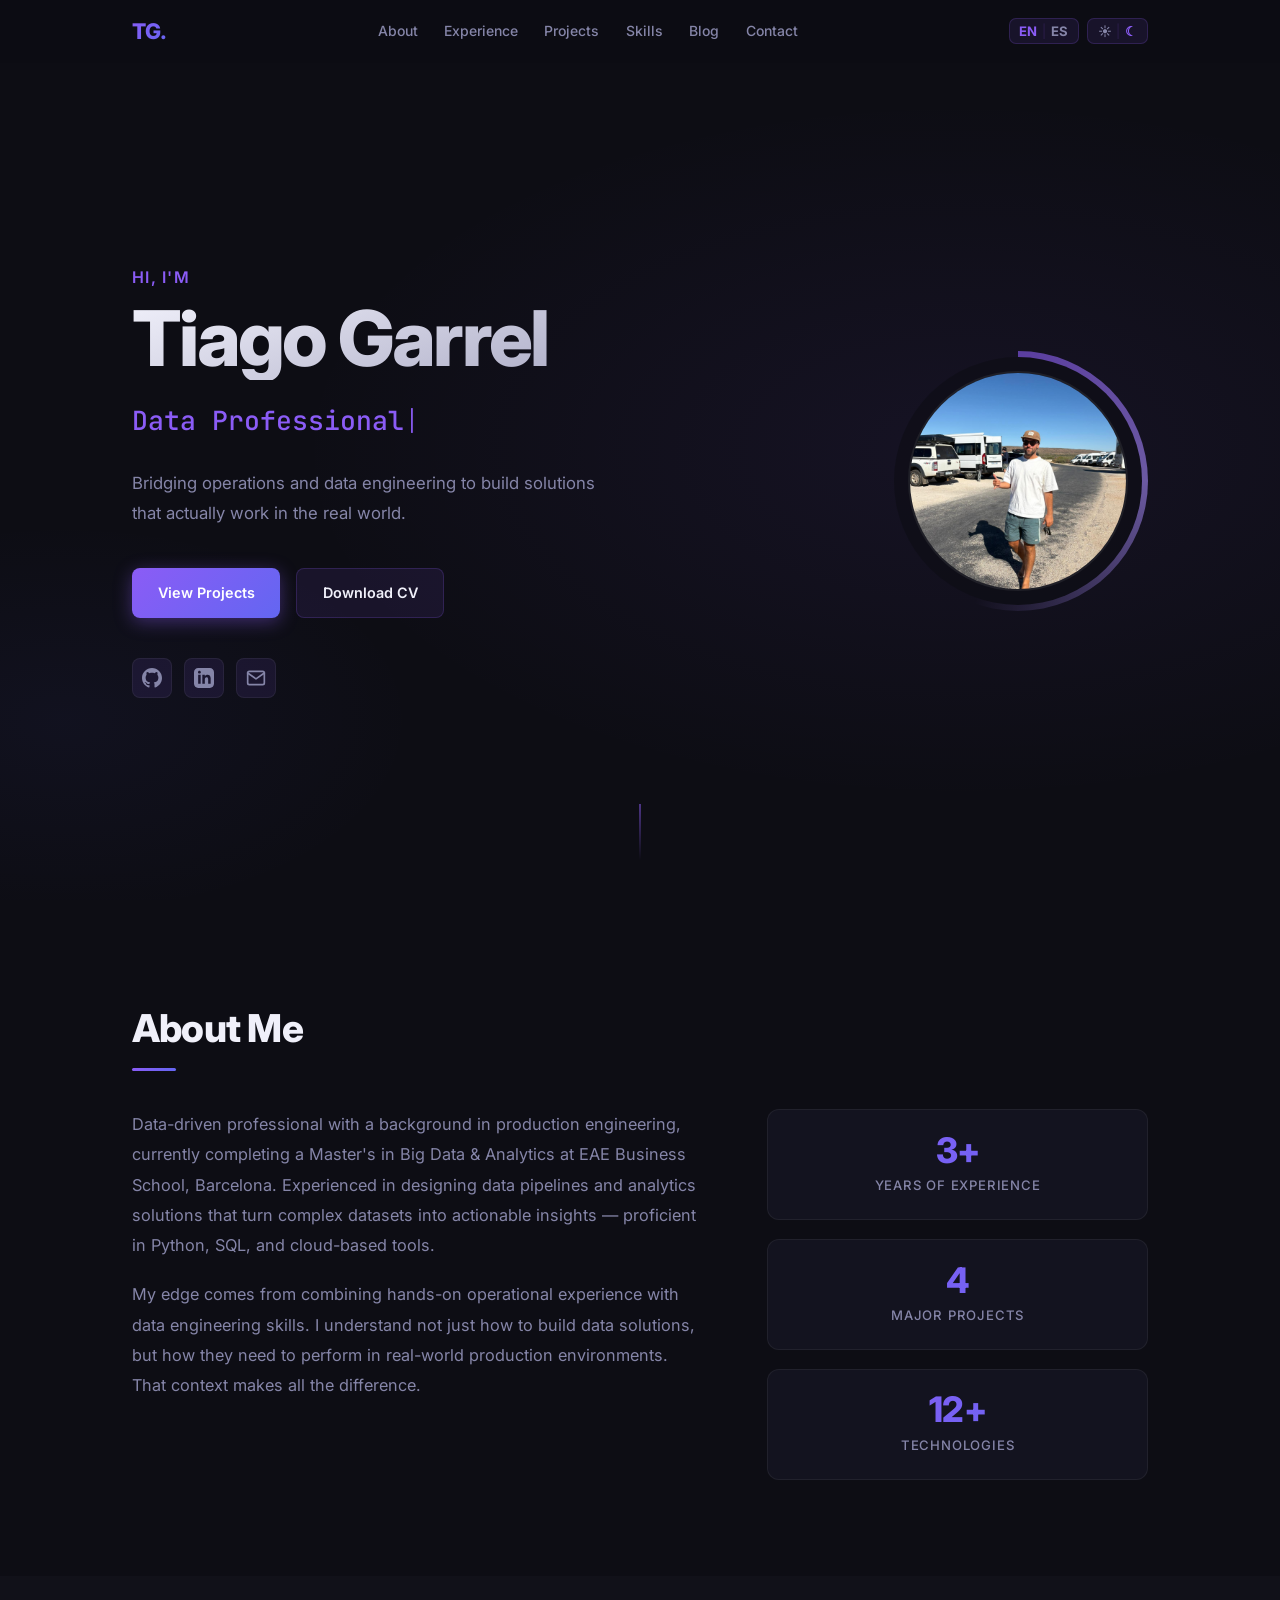
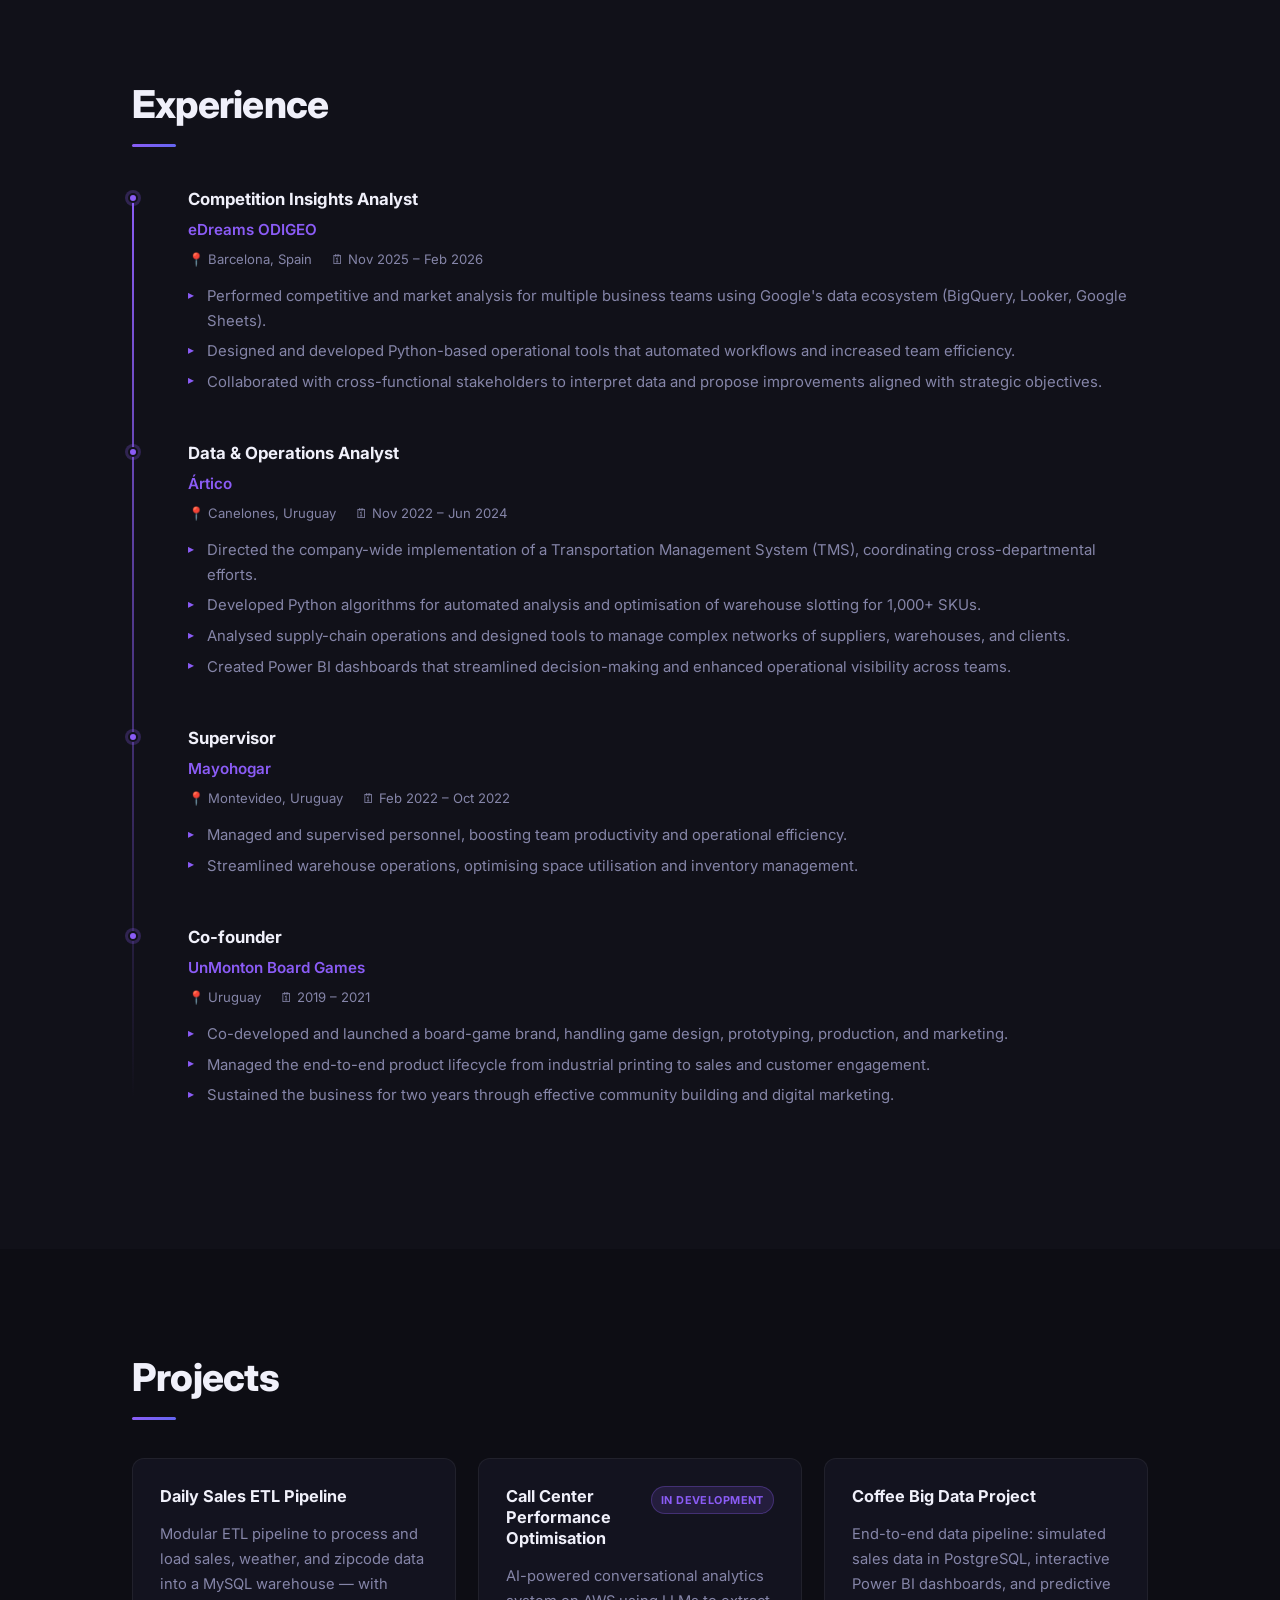
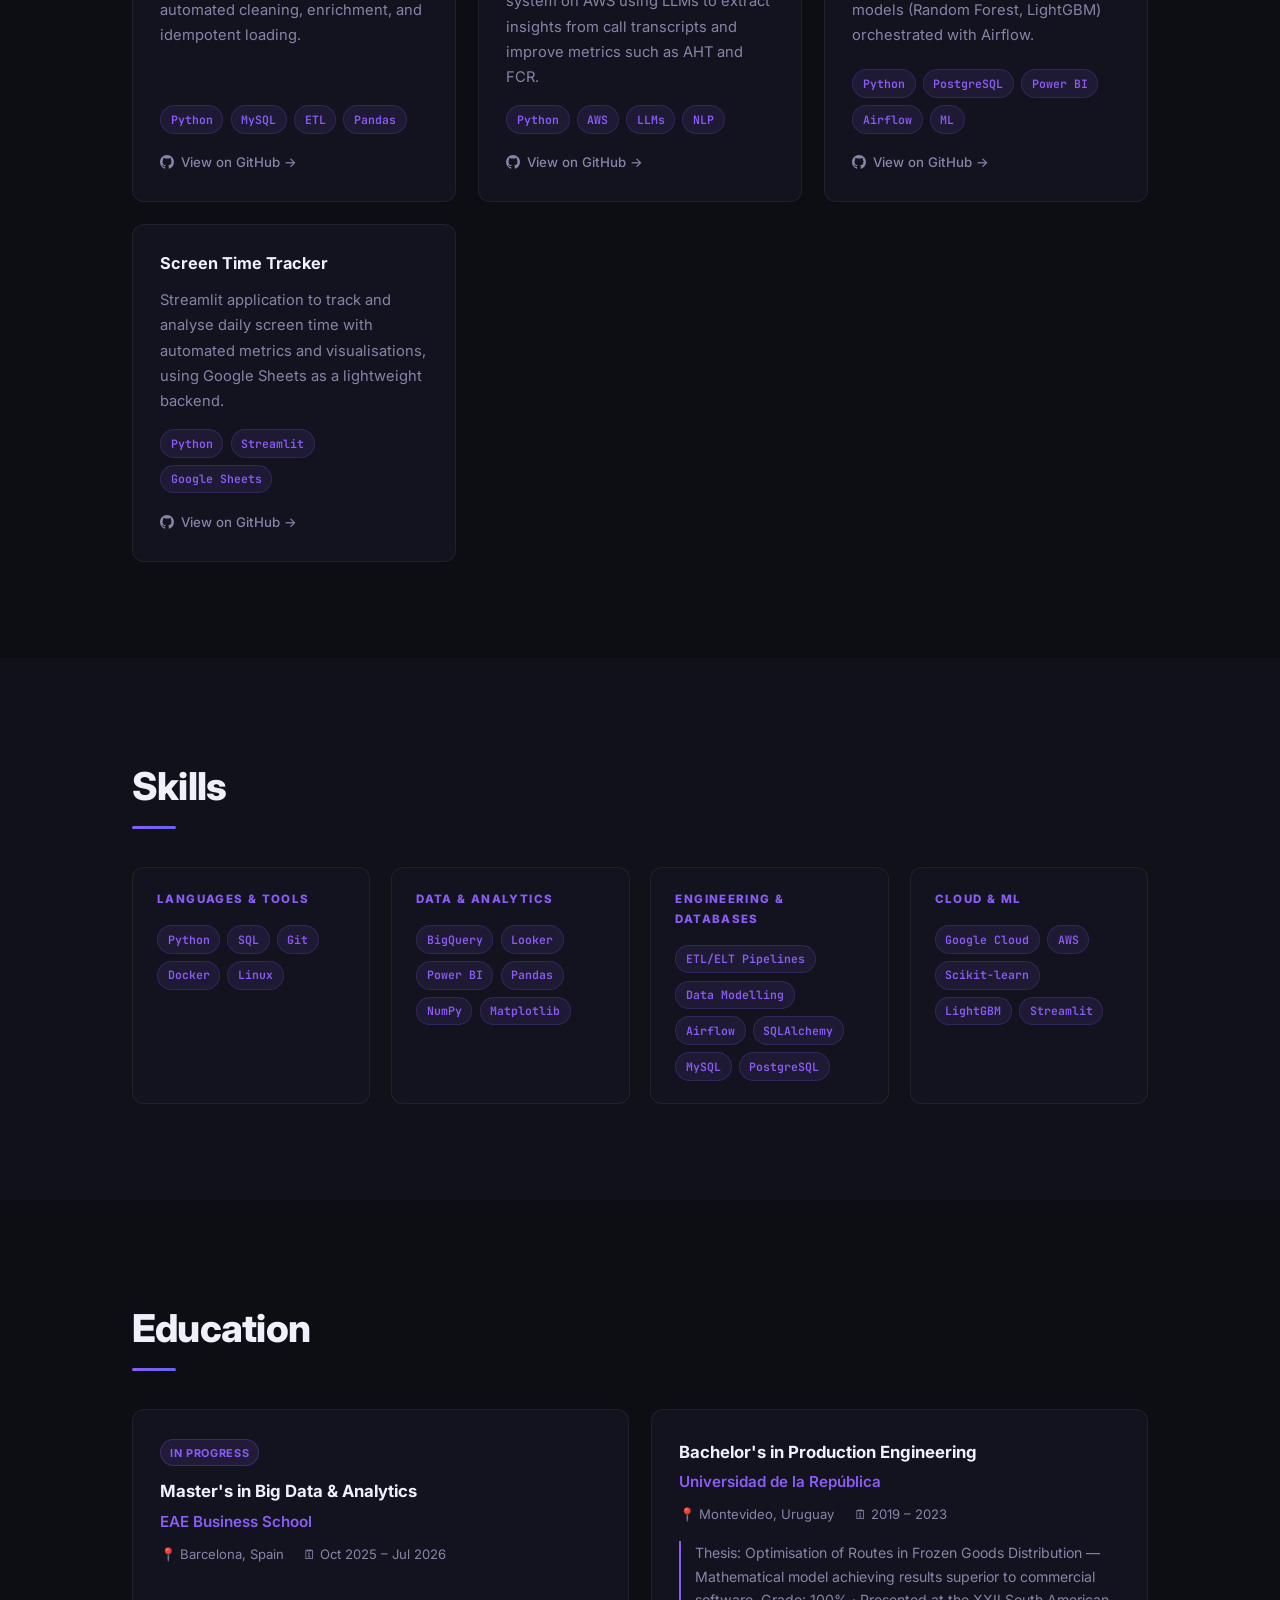
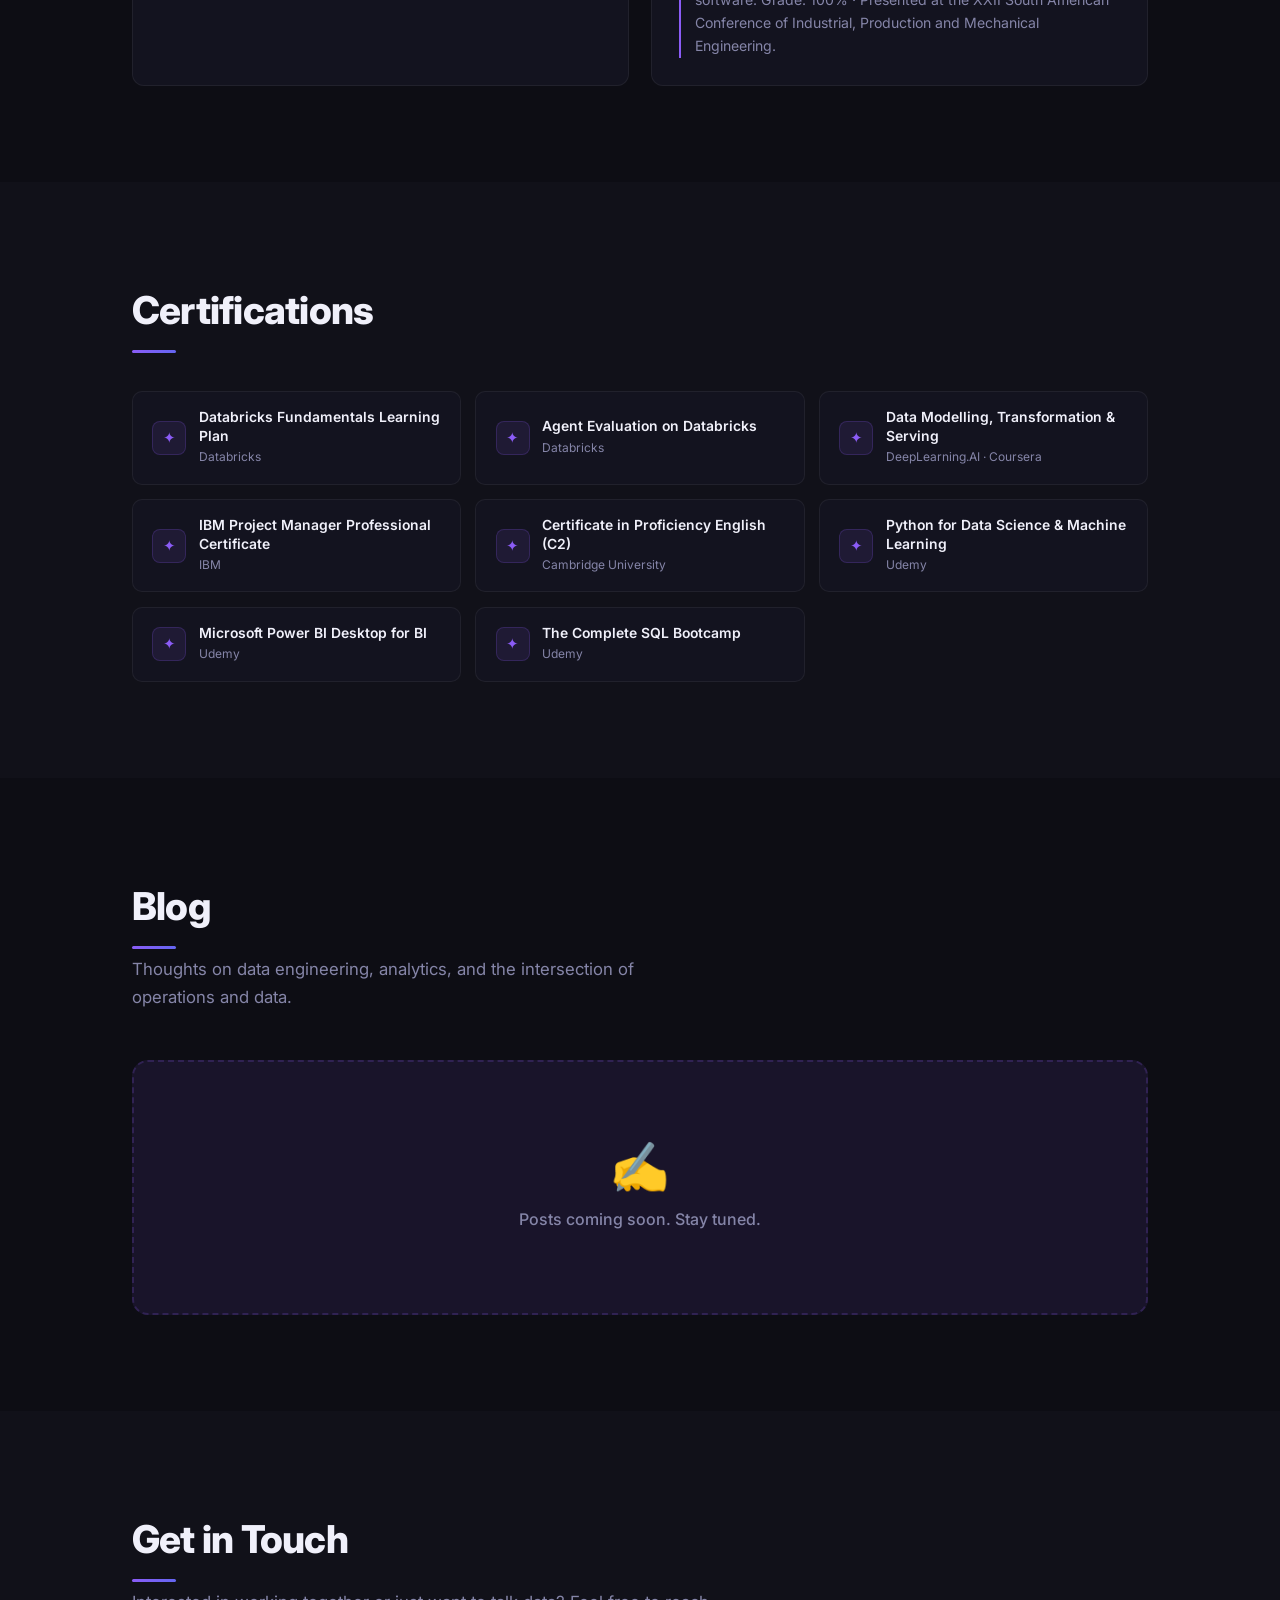
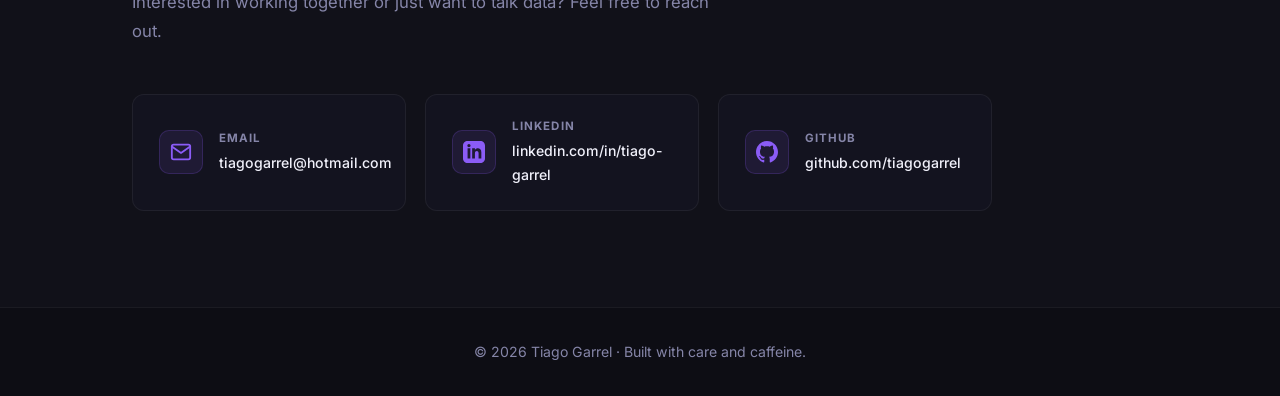
==== commit 64afc267: "Fix: favicon, hero spacing, toggles EN|ES and sun|moon" ====
--- a/index.html
+++ b/index.html
@@ -8,6 +8,10 @@
   <meta property="og:description" content="Data pipelines, analytics, and operational intelligence." />
   <meta property="og:type" content="website" />
   <title>Tiago Garrel</title>
+
+  <!-- Favicon -->
+  <link rel="icon" href="data:image/svg+xml,<svg xmlns='http://www.w3.org/2000/svg' viewBox='0 0 32 32'><rect width='32' height='32' rx='7' fill='%238b5cf6'/><text x='50%25' y='50%25' dominant-baseline='central' text-anchor='middle' font-family='Inter,system-ui,sans-serif' font-weight='800' font-size='13' fill='white'>TG</text></svg>">
+
   <link rel="preconnect" href="https://fonts.googleapis.com" />
   <link rel="preconnect" href="https://fonts.gstatic.com" crossorigin />
   <link href="https://fonts.googleapis.com/css2?family=Inter:wght@300;400;500;600;700;800&family=JetBrains+Mono:wght@400;500&display=swap" rel="stylesheet" />
@@ -15,26 +19,28 @@
 </head>
 <body>
 
-  <!-- ============================================================ -->
-  <!-- NAVIGATION                                                    -->
-  <!-- ============================================================ -->
+  <!-- NAV -->
   <nav id="navbar">
     <div class="nav-container">
       <a href="#hero" class="nav-logo">TG<span class="logo-dot">.</span></a>
-
       <ul class="nav-links" id="navLinks">
-        <li><a href="#about"          data-i18n="nav.about">About</a></li>
-        <li><a href="#experience"     data-i18n="nav.experience">Experience</a></li>
-        <li><a href="#projects"       data-i18n="nav.projects">Projects</a></li>
-        <li><a href="#skills"         data-i18n="nav.skills">Skills</a></li>
-        <li><a href="#blog"           data-i18n="nav.blog">Blog</a></li>
-        <li><a href="#contact"        data-i18n="nav.contact">Contact</a></li>
+        <li><a href="#about"      data-i18n="nav.about">About</a></li>
+        <li><a href="#experience" data-i18n="nav.experience">Experience</a></li>
+        <li><a href="#projects"   data-i18n="nav.projects">Projects</a></li>
+        <li><a href="#skills"     data-i18n="nav.skills">Skills</a></li>
+        <li><a href="#blog"       data-i18n="nav.blog">Blog</a></li>
+        <li><a href="#contact"    data-i18n="nav.contact">Contact</a></li>
       </ul>
-
       <div class="nav-controls">
-        <button class="lang-toggle" id="langToggle" aria-label="Toggle language">ES</button>
-        <button class="theme-toggle" id="themeToggle" aria-label="Toggle theme">
-          <span class="theme-icon">☀</span>
+        <button class="seg-toggle" id="langToggle" aria-label="Toggle language">
+          <span class="seg-opt active" id="langEN">EN</span>
+          <span class="seg-sep">|</span>
+          <span class="seg-opt" id="langES">ES</span>
+        </button>
+        <button class="seg-toggle" id="themeToggle" aria-label="Toggle theme">
+          <span class="seg-opt" id="themeLight">☀</span>
+          <span class="seg-sep">|</span>
+          <span class="seg-opt active" id="themeDark">☾</span>
         </button>
         <button class="hamburger" id="hamburger" aria-label="Toggle menu">
           <span></span><span></span><span></span>
@@ -43,25 +49,18 @@
     </div>
   </nav>
 
-  <!-- ============================================================ -->
-  <!-- HERO                                                          -->
-  <!-- ============================================================ -->
+  <!-- HERO -->
   <section id="hero">
     <div class="hero-bg"></div>
     <div class="hero-container">
-
       <div class="hero-content">
         <p class="hero-greeting" data-i18n="hero.greeting">Hi, I'm</p>
         <h1 class="hero-name">Tiago Garrel</h1>
-        <h2 class="hero-title">
-          <span class="typewriter-text"></span><span class="cursor">|</span>
-        </h2>
-        <p class="hero-subtitle" data-i18n="hero.subtitle">
-          Bridging operations and data engineering to build solutions that actually work in the real world.
-        </p>
+        <h2 class="hero-title"><span class="typewriter-text"></span><span class="cursor">|</span></h2>
+        <p class="hero-subtitle" data-i18n="hero.subtitle">Bridging operations and data engineering to build solutions that actually work in the real world.</p>
         <div class="hero-cta">
           <a href="#projects" class="btn btn-primary" data-i18n="hero.cta_projects">View Projects</a>
-          <a href="assets/cv/tiago-garrel-cv.pdf" class="btn btn-secondary" download data-i18n="hero.cta_cv">Download CV</a>
+          <a href="assets/cv/cv.pdf" class="btn btn-secondary" download data-i18n="hero.cta_cv">Download CV</a>
         </div>
         <div class="hero-socials">
           <a href="https://github.com/tiagogarrel" target="_blank" rel="noopener" aria-label="GitHub">
@@ -75,7 +74,6 @@
           </a>
         </div>
       </div>
-
       <div class="hero-image">
         <div class="profile-wrapper">
           <div class="profile-ring"></div>
@@ -86,16 +84,11 @@
           </div>
         </div>
       </div>
-
-    </div>
-    <div class="scroll-indicator" aria-hidden="true">
-      <div class="scroll-line"></div>
-    </div>
-  </section>
-
-  <!-- ============================================================ -->
-  <!-- ABOUT                                                         -->
-  <!-- ============================================================ -->
+    </div>
+    <div class="scroll-indicator" aria-hidden="true"><div class="scroll-line"></div></div>
+  </section>
+
+  <!-- ABOUT -->
   <section id="about" class="section">
     <div class="container">
       <h2 class="section-title" data-i18n="about.section_title">About Me</h2>
@@ -122,75 +115,51 @@
     </div>
   </section>
 
-  <!-- ============================================================ -->
-  <!-- EXPERIENCE                                                    -->
-  <!-- ============================================================ -->
+  <!-- EXPERIENCE -->
   <section id="experience" class="section section-alt">
     <div class="container">
       <h2 class="section-title" data-i18n="experience.section_title">Experience</h2>
-      <div class="timeline" id="experienceTimeline">
-        <!-- Rendered by app.js -->
-      </div>
-    </div>
-  </section>
-
-  <!-- ============================================================ -->
-  <!-- PROJECTS                                                      -->
-  <!-- ============================================================ -->
+      <div class="timeline" id="experienceTimeline"></div>
+    </div>
+  </section>
+
+  <!-- PROJECTS -->
   <section id="projects" class="section">
     <div class="container">
       <h2 class="section-title" data-i18n="projects.section_title">Projects</h2>
-      <div class="projects-grid" id="projectsGrid">
-        <!-- Rendered by app.js -->
-      </div>
-    </div>
-  </section>
-
-  <!-- ============================================================ -->
-  <!-- SKILLS                                                        -->
-  <!-- ============================================================ -->
+      <div class="projects-grid" id="projectsGrid"></div>
+    </div>
+  </section>
+
+  <!-- SKILLS -->
   <section id="skills" class="section section-alt">
     <div class="container">
       <h2 class="section-title" data-i18n="skills.section_title">Skills</h2>
-      <div class="skills-grid" id="skillsGrid">
-        <!-- Rendered by app.js -->
-      </div>
-    </div>
-  </section>
-
-  <!-- ============================================================ -->
-  <!-- EDUCATION                                                     -->
-  <!-- ============================================================ -->
+      <div class="skills-grid" id="skillsGrid"></div>
+    </div>
+  </section>
+
+  <!-- EDUCATION -->
   <section id="education" class="section">
     <div class="container">
       <h2 class="section-title" data-i18n="education.section_title">Education</h2>
-      <div class="education-grid" id="educationGrid">
-        <!-- Rendered by app.js -->
-      </div>
-    </div>
-  </section>
-
-  <!-- ============================================================ -->
-  <!-- CERTIFICATIONS                                               -->
-  <!-- ============================================================ -->
+      <div class="education-grid" id="educationGrid"></div>
+    </div>
+  </section>
+
+  <!-- CERTIFICATIONS -->
   <section id="certifications" class="section section-alt">
     <div class="container">
       <h2 class="section-title" data-i18n="certifications.section_title">Certifications</h2>
-      <div class="certs-grid" id="certsGrid">
-        <!-- Rendered by app.js -->
-      </div>
-    </div>
-  </section>
-
-  <!-- ============================================================ -->
-  <!-- BLOG                                                          -->
-  <!-- ============================================================ -->
+      <div class="certs-grid" id="certsGrid"></div>
+    </div>
+  </section>
+
+  <!-- BLOG -->
   <section id="blog" class="section">
     <div class="container">
       <h2 class="section-title" data-i18n="blog.section_title">Blog</h2>
-      <p class="section-subtitle" data-i18n="blog.subtitle">
-        Thoughts on data engineering, analytics, and the intersection of operations and data.
-      </p>
+      <p class="section-subtitle" data-i18n="blog.subtitle">Thoughts on data engineering, analytics, and the intersection of operations and data.</p>
       <div class="blog-coming-soon">
         <div class="coming-soon-icon">✍</div>
         <p data-i18n="blog.coming_soon">Posts coming soon. Stay tuned.</p>
@@ -198,17 +167,12 @@
     </div>
   </section>
 
-  <!-- ============================================================ -->
-  <!-- CONTACT                                                       -->
-  <!-- ============================================================ -->
+  <!-- CONTACT -->
   <section id="contact" class="section section-alt">
     <div class="container">
       <h2 class="section-title" data-i18n="contact.section_title">Get in Touch</h2>
-      <p class="section-subtitle" data-i18n="contact.subtitle">
-        Interested in working together or just want to chat about data? Feel free to reach out.
-      </p>
+      <p class="section-subtitle" data-i18n="contact.subtitle">Interested in working together or just want to talk data? Feel free to reach out.</p>
       <div class="contact-links">
-
         <a href="mailto:tiagogarrel@hotmail.com" class="contact-card">
           <div class="contact-icon">
             <svg width="22" height="22" viewBox="0 0 24 24" fill="none" stroke="currentColor" stroke-width="2" stroke-linecap="round" stroke-linejoin="round"><path d="M4 4h16c1.1 0 2 .9 2 2v12c0 1.1-.9 2-2 2H4c-1.1 0-2-.9-2-2V6c0-1.1.9-2 2-2z"/><polyline points="22,6 12,13 2,6"/></svg>
@@ -218,7 +182,6 @@
             <span class="contact-value">tiagogarrel@hotmail.com</span>
           </div>
         </a>
-
         <a href="https://www.linkedin.com/in/tiago-garrel/" target="_blank" rel="noopener" class="contact-card">
           <div class="contact-icon">
             <svg width="22" height="22" viewBox="0 0 24 24" fill="currentColor"><path d="M19 0h-14c-2.761 0-5 2.239-5 5v14c0 2.761 2.239 5 5 5h14c2.762 0 5-2.239 5-5v-14c0-2.761-2.238-5-5-5zm-11 19h-3v-11h3v11zm-1.5-12.268c-.966 0-1.75-.79-1.75-1.764s.784-1.764 1.75-1.764 1.75.79 1.75 1.764-.783 1.764-1.75 1.764zm13.5 12.268h-3v-5.604c0-3.368-4-3.113-4 0v5.604h-3v-11h3v1.765c1.396-2.586 7-2.777 7 2.476v6.759z"/></svg>
@@ -228,7 +191,6 @@
             <span class="contact-value">linkedin.com/in/tiago-garrel</span>
           </div>
         </a>
-
         <a href="https://github.com/tiagogarrel" target="_blank" rel="noopener" class="contact-card">
           <div class="contact-icon">
             <svg width="22" height="22" viewBox="0 0 24 24" fill="currentColor"><path d="M12 0c-6.626 0-12 5.373-12 12 0 5.302 3.438 9.8 8.207 11.387.599.111.793-.261.793-.577v-2.234c-3.338.726-4.033-1.416-4.033-1.416-.546-1.387-1.333-1.756-1.333-1.756-1.089-.745.083-.729.083-.729 1.205.084 1.839 1.237 1.839 1.237 1.07 1.834 2.807 1.304 3.492.997.107-.775.418-1.305.762-1.604-2.665-.305-5.467-1.334-5.467-5.931 0-1.311.469-2.381 1.236-3.221-.124-.303-.535-1.524.117-3.176 0 0 1.008-.322 3.301 1.23.957-.266 1.983-.399 3.003-.404 1.02.005 2.047.138 3.006.404 2.291-1.552 3.297-1.23 3.297-1.23.653 1.653.242 2.874.118 3.176.77.84 1.235 1.911 1.235 3.221 0 4.609-2.807 5.624-5.479 5.921.43.372.823 1.102.823 2.222v3.293c0 .319.192.694.801.576 4.765-1.589 8.199-6.086 8.199-11.386 0-6.627-5.373-12-12-12z"/></svg>
@@ -238,14 +200,11 @@
             <span class="contact-value">github.com/tiagogarrel</span>
           </div>
         </a>
-
-      </div>
-    </div>
-  </section>
-
-  <!-- ============================================================ -->
-  <!-- FOOTER                                                        -->
-  <!-- ============================================================ -->
+      </div>
+    </div>
+  </section>
+
+  <!-- FOOTER -->
   <footer>
     <div class="container">
       <p>© 2026 Tiago Garrel · Built with care and caffeine.</p>
--- a/styles.css
+++ b/styles.css
@@ -41,12 +41,7 @@
    Reset & Base
    ============================================================ */
 *, *::before, *::after { box-sizing: border-box; margin: 0; padding: 0; }
-
-html {
-  scroll-behavior: smooth;
-  font-size: 16px;
-}
-
+html { scroll-behavior: smooth; font-size: 16px; }
 body {
   background-color: var(--bg);
   color: var(--text);
@@ -55,7 +50,6 @@
   transition: background-color 0.35s ease, color 0.35s ease;
   overflow-x: hidden;
 }
-
 a { color: inherit; text-decoration: none; }
 img { max-width: 100%; display: block; }
 ul { list-style: none; }
@@ -63,19 +57,9 @@
 /* ============================================================
    Utilities
    ============================================================ */
-.container {
-  max-width: 1080px;
-  margin: 0 auto;
-  padding: 0 2rem;
-}
-
-.section {
-  padding: 96px 0;
-}
-
-.section-alt {
-  background-color: var(--bg-surface);
-}
+.container { max-width: 1080px; margin: 0 auto; padding: 0 2rem; }
+.section { padding: 96px 0; }
+.section-alt { background-color: var(--bg-surface); }
 
 .section-title {
   font-size: clamp(1.75rem, 3vw, 2.4rem);
@@ -85,18 +69,14 @@
   position: relative;
   display: inline-block;
 }
-
 .section-title::after {
   content: '';
   position: absolute;
-  bottom: -10px;
-  left: 0;
-  width: 44px;
-  height: 3px;
+  bottom: -10px; left: 0;
+  width: 44px; height: 3px;
   background: var(--gradient);
   border-radius: 99px;
 }
-
 .section-subtitle {
   color: var(--text-muted);
   font-size: 1.05rem;
@@ -104,17 +84,8 @@
   margin-bottom: 3rem;
   max-width: 580px;
 }
-
-.fade-in {
-  opacity: 0;
-  transform: translateY(18px);
-  transition: opacity 0.55s ease, transform 0.55s ease;
-}
-
-.fade-in.visible {
-  opacity: 1;
-  transform: translateY(0);
-}
+.fade-in { opacity: 0; transform: translateY(18px); transition: opacity 0.55s ease, transform 0.55s ease; }
+.fade-in.visible { opacity: 1; transform: translateY(0); }
 
 /* ============================================================
    Navigation
@@ -129,930 +100,305 @@
   border-bottom: 1px solid transparent;
   transition: border-color 0.3s, background 0.35s;
 }
-
-#navbar.scrolled {
-  border-bottom-color: var(--border-sub);
-}
+#navbar.scrolled { border-bottom-color: var(--border-sub); }
 
 .nav-container {
-  max-width: 1080px;
-  margin: 0 auto;
-  padding: 0 2rem;
-  height: 62px;
-  display: flex;
-  align-items: center;
-  justify-content: space-between;
-  gap: 1.5rem;
-}
-
+  max-width: 1080px; margin: 0 auto; padding: 0 2rem;
+  height: 62px; display: flex; align-items: center;
+  justify-content: space-between; gap: 1.5rem;
+}
 .nav-logo {
-  font-size: 1.35rem;
-  font-weight: 800;
-  letter-spacing: -0.02em;
+  font-size: 1.35rem; font-weight: 800; letter-spacing: -0.02em;
   background: var(--gradient);
-  -webkit-background-clip: text;
-  -webkit-text-fill-color: transparent;
-  background-clip: text;
+  -webkit-background-clip: text; -webkit-text-fill-color: transparent; background-clip: text;
   flex-shrink: 0;
 }
-
-.nav-links {
-  display: flex;
-  gap: 0.15rem;
-}
-
+.nav-links { display: flex; gap: 0.15rem; }
 .nav-links a {
-  padding: 0.38rem 0.75rem;
-  border-radius: 7px;
-  font-size: 0.875rem;
-  font-weight: 500;
-  color: var(--text-muted);
+  padding: 0.38rem 0.75rem; border-radius: 7px;
+  font-size: 0.875rem; font-weight: 500; color: var(--text-muted);
   transition: color var(--transition), background var(--transition);
 }
-
-.nav-links a:hover {
-  color: var(--text);
-  background: var(--accent-subtle);
-}
-
-.nav-links a.active {
-  color: var(--accent);
-  background: var(--accent-subtle);
-}
-
-.nav-controls {
-  display: flex;
-  align-items: center;
-  gap: 0.5rem;
-  flex-shrink: 0;
-}
-
-.lang-toggle,
-.theme-toggle {
-  background: var(--accent-subtle);
-  border: 1px solid var(--border);
-  color: var(--text);
-  padding: 0.3rem 0.65rem;
-  border-radius: 7px;
-  font-size: 0.82rem;
-  font-weight: 700;
-  cursor: pointer;
-  transition: all var(--transition);
-  font-family: inherit;
-  letter-spacing: 0.03em;
-}
-
-.lang-toggle:hover,
-.theme-toggle:hover {
-  background: var(--accent);
-  color: #fff;
-  border-color: var(--accent);
-}
-
-.theme-toggle {
-  font-size: 1rem;
-  padding: 0.3rem 0.5rem;
-}
-
-.hamburger {
-  display: none;
-  flex-direction: column;
-  gap: 5px;
-  background: none;
-  border: none;
-  cursor: pointer;
-  padding: 4px;
-}
-
-.hamburger span {
-  display: block;
-  width: 22px;
-  height: 2px;
-  background: var(--text);
-  border-radius: 2px;
-  transition: all 0.3s ease;
-}
+.nav-links a:hover { color: var(--text); background: var(--accent-subtle); }
+.nav-links a.active { color: var(--accent); background: var(--accent-subtle); }
+
+.nav-controls { display: flex; align-items: center; gap: 0.5rem; flex-shrink: 0; }
+
+/* Segmented toggle (EN|ES and ☀|☾) */
+.seg-toggle {
+  display: inline-flex; align-items: center; gap: 0.28rem;
+  background: var(--accent-subtle); border: 1px solid var(--border);
+  border-radius: 7px; padding: 0.28rem 0.6rem;
+  cursor: pointer; font-family: inherit; font-size: 0.82rem;
+  font-weight: 700; color: var(--text-muted);
+  transition: border-color var(--transition);
+  letter-spacing: 0.02em;
+}
+.seg-toggle:hover { border-color: var(--accent); }
+.seg-opt { transition: color var(--transition); color: var(--text-muted); }
+.seg-opt.active { color: var(--accent); }
+.seg-sep { color: var(--border); font-weight: 300; }
+
+.hamburger { display: none; flex-direction: column; gap: 5px; background: none; border: none; cursor: pointer; padding: 4px; }
+.hamburger span { display: block; width: 22px; height: 2px; background: var(--text); border-radius: 2px; transition: all 0.3s ease; }
 
 /* ============================================================
    Hero
    ============================================================ */
 #hero {
-  min-height: 100vh;
-  display: flex;
-  align-items: center;
-  position: relative;
-  overflow: hidden;
-  padding-top: 62px;
-}
-
+  min-height: 100vh; display: flex; align-items: center;
+  position: relative; overflow: hidden; padding-top: 62px;
+}
 .hero-bg {
-  position: absolute;
-  inset: 0;
+  position: absolute; inset: 0;
   background:
-    radial-gradient(ellipse 80% 60% at 75% 50%, rgba(139, 92, 246, 0.07) 0%, transparent 65%),
-    radial-gradient(ellipse 50% 40% at 5%  80%, rgba(99, 102, 241, 0.05) 0%, transparent 55%);
+    radial-gradient(ellipse 80% 60% at 75% 50%, rgba(139,92,246,0.07) 0%, transparent 65%),
+    radial-gradient(ellipse 50% 40% at 5% 80%, rgba(99,102,241,0.05) 0%, transparent 55%);
   pointer-events: none;
 }
-
 .hero-container {
-  max-width: 1080px;
-  margin: 0 auto;
-  padding: 3rem 2rem;
-  width: 100%;
-  display: grid;
-  grid-template-columns: 1fr auto;
-  align-items: center;
-  gap: 5rem;
-}
-
+  max-width: 1080px; margin: 0 auto; padding: 3rem 2rem; width: 100%;
+  display: grid; grid-template-columns: 1fr auto; align-items: center; gap: 5rem;
+}
 .hero-greeting {
-  font-size: 1rem;
-  color: var(--accent);
-  font-weight: 600;
-  letter-spacing: 0.08em;
-  text-transform: uppercase;
-  margin-bottom: 0.6rem;
-}
-
+  font-size: 1rem; color: var(--accent); font-weight: 600;
+  letter-spacing: 0.08em; text-transform: uppercase; margin-bottom: 0.5rem;
+}
 .hero-name {
   font-size: clamp(2.8rem, 6vw, 5rem);
-  font-weight: 800;
-  letter-spacing: -0.035em;
-  line-height: 1.05;
-  margin-bottom: 0.6rem;
+  font-weight: 800; letter-spacing: -0.035em; line-height: 1.05;
+  margin-bottom: 1.2rem; /* spacing fix */
   background: linear-gradient(160deg, var(--text) 0%, var(--text-muted) 120%);
-  -webkit-background-clip: text;
-  -webkit-text-fill-color: transparent;
-  background-clip: text;
-}
-
+  -webkit-background-clip: text; -webkit-text-fill-color: transparent; background-clip: text;
+}
 .hero-title {
-  font-size: clamp(1.2rem, 2.2vw, 1.65rem);
-  font-weight: 400;
-  color: var(--text-muted);
-  margin-bottom: 1.5rem;
-  min-height: 2.2rem;
+  font-size: clamp(1.2rem, 2.2vw, 1.65rem); font-weight: 400;
+  color: var(--text-muted); margin-bottom: 1.5rem; min-height: 2.2rem;
   font-family: 'JetBrains Mono', monospace;
 }
-
 .typewriter-text { color: var(--accent); font-weight: 500; }
-
-.cursor {
-  color: var(--accent);
-  animation: blink 1s step-end infinite;
-  font-weight: 200;
-}
-
-@keyframes blink {
-  0%, 100% { opacity: 1; }
-  50%       { opacity: 0; }
-}
-
-.hero-subtitle {
-  font-size: 1.05rem;
-  color: var(--text-muted);
-  max-width: 490px;
-  line-height: 1.8;
-  margin-bottom: 2.5rem;
-}
-
-.hero-cta {
-  display: flex;
-  gap: 1rem;
-  flex-wrap: wrap;
-  margin-bottom: 2.5rem;
-}
+.cursor { color: var(--accent); animation: blink 1s step-end infinite; font-weight: 200; }
+@keyframes blink { 0%,100%{opacity:1} 50%{opacity:0} }
+
+.hero-subtitle { font-size: 1.05rem; color: var(--text-muted); max-width: 490px; line-height: 1.8; margin-bottom: 2.5rem; }
+.hero-cta { display: flex; gap: 1rem; flex-wrap: wrap; margin-bottom: 2.5rem; }
 
 .btn {
-  padding: 0.72rem 1.6rem;
-  border-radius: 8px;
-  font-size: 0.9rem;
-  font-weight: 600;
-  cursor: pointer;
-  transition: all var(--transition);
-  display: inline-flex;
-  align-items: center;
-  gap: 0.5rem;
-  font-family: inherit;
-  border: none;
-  white-space: nowrap;
-}
-
-.btn-primary {
+  padding: 0.72rem 1.6rem; border-radius: 8px; font-size: 0.9rem; font-weight: 600;
+  cursor: pointer; transition: all var(--transition); display: inline-flex; align-items: center;
+  gap: 0.5rem; font-family: inherit; border: none; white-space: nowrap;
+}
+.btn-primary { background: var(--gradient); color: #fff; box-shadow: 0 4px 18px rgba(139,92,246,0.38); }
+.btn-primary:hover { transform: translateY(-2px); box-shadow: 0 8px 28px rgba(139,92,246,0.5); }
+.btn-secondary { background: var(--accent-subtle); color: var(--text); border: 1px solid var(--border); }
+.btn-secondary:hover { background: var(--border); transform: translateY(-2px); }
+
+.hero-socials { display: flex; gap: 0.75rem; }
+.hero-socials a {
+  width: 40px; height: 40px; border-radius: 8px; border: 1px solid var(--border-sub);
+  background: var(--accent-subtle); color: var(--text-muted);
+  display: flex; align-items: center; justify-content: center; transition: all var(--transition);
+}
+.hero-socials a:hover { color: var(--accent); border-color: var(--accent); transform: translateY(-2px); }
+
+/* Profile */
+.hero-image { display: flex; justify-content: center; align-items: center; }
+.profile-wrapper { position: relative; width: 260px; height: 260px; display: flex; align-items: center; justify-content: center; }
+.profile-img-container {
+  width: 220px; height: 220px; border-radius: 50%; overflow: hidden;
+  background: var(--bg-surface); border: 2px solid var(--border-sub); position: relative; z-index: 1;
+}
+.profile-img-container img { width: 100%; height: 100%; object-fit: cover; }
+.profile-initials {
+  position: absolute; inset: 0; display: none;
+  align-items: center; justify-content: center;
+  font-size: 3.5rem; font-weight: 800;
   background: var(--gradient);
-  color: #fff;
-  box-shadow: 0 4px 18px rgba(139, 92, 246, 0.38);
-}
-
-.btn-primary:hover {
-  transform: translateY(-2px);
-  box-shadow: 0 8px 28px rgba(139, 92, 246, 0.5);
-}
-
-.btn-secondary {
-  background: var(--accent-subtle);
-  color: var(--text);
-  border: 1px solid var(--border);
-}
-
-.btn-secondary:hover {
-  background: var(--border);
-  transform: translateY(-2px);
-}
-
-.hero-socials {
-  display: flex;
-  gap: 0.75rem;
-}
-
-.hero-socials a {
-  width: 40px;
-  height: 40px;
-  border-radius: 8px;
-  border: 1px solid var(--border-sub);
-  background: var(--accent-subtle);
-  color: var(--text-muted);
-  display: flex;
-  align-items: center;
-  justify-content: center;
-  transition: all var(--transition);
-}
-
-.hero-socials a:hover {
-  color: var(--accent);
-  border-color: var(--accent);
-  transform: translateY(-2px);
-}
-
-/* Profile image */
-.hero-image { display: flex; justify-content: center; align-items: center; }
-
-.profile-wrapper {
-  position: relative;
-  width: 260px;
-  height: 260px;
-  display: flex;
-  align-items: center;
-  justify-content: center;
-}
-
-.profile-img-container {
-  width: 220px;
-  height: 220px;
-  border-radius: 50%;
-  overflow: hidden;
-  background: var(--bg-surface);
-  border: 2px solid var(--border-sub);
-  position: relative;
-  z-index: 1;
-}
-
-.profile-img-container img {
-  width: 100%;
-  height: 100%;
-  object-fit: cover;
-}
-
-.profile-initials {
-  position: absolute;
-  inset: 0;
-  display: none;
-  align-items: center;
-  justify-content: center;
-  font-size: 3.5rem;
-  font-weight: 800;
+  -webkit-background-clip: text; -webkit-text-fill-color: transparent; background-clip: text;
+}
+.profile-ring {
+  position: absolute; inset: 0; border-radius: 50%;
+  background: conic-gradient(var(--accent) 0deg, var(--accent-light) 90deg, transparent 200deg, transparent 360deg);
+  animation: spin 6s linear infinite; opacity: 0.6;
+}
+.profile-ring::after { content:''; position:absolute; inset:6px; border-radius:50%; background:var(--bg); }
+@keyframes spin { from{transform:rotate(0deg)} to{transform:rotate(360deg)} }
+
+.scroll-indicator { position: absolute; bottom: 2.5rem; left: 50%; transform: translateX(-50%); }
+.scroll-line { width: 1px; height: 56px; background: linear-gradient(to bottom, var(--accent), transparent); animation: pulse 2.2s ease-in-out infinite; }
+@keyframes pulse { 0%,100%{opacity:0.25} 50%{opacity:0.9} }
+
+/* ============================================================
+   About
+   ============================================================ */
+.about-grid { display: grid; grid-template-columns: 3fr 2fr; gap: 4rem; align-items: start; }
+.about-text p { font-size: 1.02rem; color: var(--text-muted); line-height: 1.85; margin-bottom: 1.2rem; }
+.about-stats { display: flex; flex-direction: column; gap: 1.2rem; }
+.stat-card {
+  background: var(--bg-card); border: 1px solid var(--border-sub);
+  border-radius: var(--radius); padding: 1.4rem 1.5rem; text-align: center;
+  transition: border-color var(--transition), transform var(--transition), box-shadow var(--transition);
+}
+.stat-card:hover { border-color: var(--border); transform: translateY(-3px); box-shadow: var(--shadow-accent); }
+.stat-value {
+  display: block; font-size: 2.2rem; font-weight: 800; letter-spacing: -0.02em;
   background: var(--gradient);
-  -webkit-background-clip: text;
-  -webkit-text-fill-color: transparent;
-  background-clip: text;
-}
-
-.profile-ring {
-  position: absolute;
-  inset: 0;
-  border-radius: 50%;
-  background: conic-gradient(var(--accent) 0deg, var(--accent-light) 90deg, transparent 200deg, transparent 360deg);
-  animation: spin 6s linear infinite;
-  opacity: 0.6;
-}
-
-.profile-ring::after {
-  content: '';
-  position: absolute;
-  inset: 6px;
-  border-radius: 50%;
-  background: var(--bg);
-}
-
-@keyframes spin {
-  from { transform: rotate(0deg); }
-  to   { transform: rotate(360deg); }
-}
-
-.scroll-indicator {
-  position: absolute;
-  bottom: 2.5rem;
-  left: 50%;
-  transform: translateX(-50%);
-}
-
-.scroll-line {
-  width: 1px;
-  height: 56px;
-  background: linear-gradient(to bottom, var(--accent), transparent);
-  animation: pulse 2.2s ease-in-out infinite;
-}
-
-@keyframes pulse {
-  0%, 100% { opacity: 0.25; }
-  50%       { opacity: 0.9; }
-}
-
-/* ============================================================
-   About
-   ============================================================ */
-.about-grid {
-  display: grid;
-  grid-template-columns: 3fr 2fr;
-  gap: 4rem;
-  align-items: start;
-}
-
-.about-text p {
-  font-size: 1.02rem;
-  color: var(--text-muted);
-  line-height: 1.85;
-  margin-bottom: 1.2rem;
-}
-
-.about-stats {
-  display: flex;
-  flex-direction: column;
-  gap: 1.2rem;
-}
-
-.stat-card {
-  background: var(--bg-card);
-  border: 1px solid var(--border-sub);
-  border-radius: var(--radius);
-  padding: 1.4rem 1.5rem;
-  text-align: center;
+  -webkit-background-clip: text; -webkit-text-fill-color: transparent; background-clip: text;
+  line-height: 1; margin-bottom: 0.4rem;
+}
+.stat-label { display: block; font-size: 0.82rem; color: var(--text-muted); font-weight: 500; text-transform: uppercase; letter-spacing: 0.06em; }
+
+/* ============================================================
+   Timeline
+   ============================================================ */
+.timeline { position: relative; padding-left: 1.75rem; }
+.timeline::before {
+  content:''; position:absolute; left:0; top:10px; bottom:10px; width:2px;
+  background: linear-gradient(to bottom, var(--accent) 0%, transparent 100%); border-radius:99px;
+}
+.timeline-item {
+  position: relative; padding-left: 1.75rem; margin-bottom: 2.8rem;
+  opacity: 0; transform: translateX(-16px); transition: opacity 0.5s ease, transform 0.5s ease;
+}
+.timeline-item.visible { opacity: 1; transform: translateX(0); }
+.timeline-item::before {
+  content:''; position:absolute; left:-2rem; top:8px;
+  width:10px; height:10px; border-radius:50%; background:var(--accent);
+  border:2px solid var(--bg-surface); box-shadow:0 0 0 3px rgba(139,92,246,0.25);
+}
+.timeline-title { font-size: 1.05rem; font-weight: 700; margin-bottom: 0.2rem; }
+.timeline-company { font-size: 0.95rem; color: var(--accent); font-weight: 600; margin-bottom: 0.35rem; }
+.timeline-meta { display: flex; gap: 1.2rem; flex-wrap: wrap; font-size: 0.82rem; color: var(--text-muted); margin-bottom: 0.85rem; }
+.timeline-bullets li { font-size: 0.93rem; color: var(--text-muted); padding-left: 1.2rem; position: relative; margin-bottom: 0.38rem; line-height: 1.65; }
+.timeline-bullets li::before { content:'▸'; position:absolute; left:0; color:var(--accent); font-size:0.75rem; top:0.05em; }
+
+/* ============================================================
+   Projects
+   ============================================================ */
+.projects-grid { display: grid; grid-template-columns: repeat(auto-fill, minmax(290px, 1fr)); gap: 1.4rem; }
+.project-card {
+  background: var(--bg-card); border: 1px solid var(--border-sub); border-radius: var(--radius);
+  padding: 1.7rem; display: flex; flex-direction: column; gap: 0.9rem;
   transition: border-color var(--transition), transform var(--transition), box-shadow var(--transition);
-}
-
-.stat-card:hover {
-  border-color: var(--border);
-  transform: translateY(-3px);
-  box-shadow: var(--shadow-accent);
-}
-
-.stat-value {
-  display: block;
-  font-size: 2.2rem;
-  font-weight: 800;
-  letter-spacing: -0.02em;
-  background: var(--gradient);
-  -webkit-background-clip: text;
-  -webkit-text-fill-color: transparent;
-  background-clip: text;
-  line-height: 1;
-  margin-bottom: 0.4rem;
-}
-
-.stat-label {
-  display: block;
-  font-size: 0.82rem;
-  color: var(--text-muted);
-  font-weight: 500;
-  text-transform: uppercase;
-  letter-spacing: 0.06em;
-}
-
-/* ============================================================
-   Experience — Timeline
-   ============================================================ */
-.timeline {
-  position: relative;
-  padding-left: 1.75rem;
-}
-
-.timeline::before {
-  content: '';
-  position: absolute;
-  left: 0;
-  top: 10px;
-  bottom: 10px;
-  width: 2px;
-  background: linear-gradient(to bottom, var(--accent) 0%, transparent 100%);
-  border-radius: 99px;
-}
-
-.timeline-item {
-  position: relative;
-  padding-left: 1.75rem;
-  margin-bottom: 2.8rem;
-  opacity: 0;
-  transform: translateX(-16px);
-  transition: opacity 0.5s ease, transform 0.5s ease;
-}
-
-.timeline-item.visible {
-  opacity: 1;
-  transform: translateX(0);
-}
-
-.timeline-item::before {
-  content: '';
-  position: absolute;
-  left: -2rem;
-  top: 8px;
-  width: 10px;
-  height: 10px;
-  border-radius: 50%;
-  background: var(--accent);
-  border: 2px solid var(--bg-surface);
-  box-shadow: 0 0 0 3px rgba(139, 92, 246, 0.25);
-}
-
-.timeline-title {
-  font-size: 1.05rem;
-  font-weight: 700;
-  margin-bottom: 0.2rem;
-}
-
-.timeline-company {
-  font-size: 0.95rem;
-  color: var(--accent);
-  font-weight: 600;
-  margin-bottom: 0.35rem;
-}
-
-.timeline-meta {
-  display: flex;
-  gap: 1.2rem;
-  flex-wrap: wrap;
-  font-size: 0.82rem;
-  color: var(--text-muted);
-  margin-bottom: 0.85rem;
-}
-
-.timeline-bullets li {
-  font-size: 0.93rem;
-  color: var(--text-muted);
-  padding-left: 1.2rem;
-  position: relative;
-  margin-bottom: 0.38rem;
-  line-height: 1.65;
-}
-
-.timeline-bullets li::before {
-  content: '▸';
-  position: absolute;
-  left: 0;
-  color: var(--accent);
-  font-size: 0.75rem;
-  top: 0.05em;
-}
-
-/* ============================================================
-   Projects
-   ============================================================ */
-.projects-grid {
-  display: grid;
-  grid-template-columns: repeat(auto-fill, minmax(290px, 1fr));
-  gap: 1.4rem;
-}
-
-.project-card {
-  background: var(--bg-card);
-  border: 1px solid var(--border-sub);
-  border-radius: var(--radius);
-  padding: 1.7rem;
-  display: flex;
-  flex-direction: column;
-  gap: 0.9rem;
+  opacity: 0; transform: translateY(18px);
+}
+.project-card.visible { opacity: 1; transform: translateY(0); }
+.project-card:hover { border-color: var(--border); transform: translateY(-4px); box-shadow: var(--shadow-accent); }
+.project-header { display: flex; justify-content: space-between; align-items: flex-start; gap: 0.75rem; }
+.project-title { font-size: 1.02rem; font-weight: 700; line-height: 1.3; }
+.project-badge {
+  font-size: 0.68rem; font-weight: 700; padding: 0.22rem 0.55rem; border-radius: 99px;
+  background: rgba(139,92,246,0.14); color: var(--accent); border: 1px solid rgba(139,92,246,0.3);
+  white-space: nowrap; flex-shrink: 0; letter-spacing: 0.04em; text-transform: uppercase;
+}
+.project-description { font-size: 0.92rem; color: var(--text-muted); line-height: 1.72; flex: 1; }
+.project-tags { display: flex; flex-wrap: wrap; gap: 0.45rem; }
+.tag {
+  font-size: 0.72rem; font-weight: 600; padding: 0.22rem 0.6rem; border-radius: 99px;
+  background: var(--accent-subtle); color: var(--accent); border: 1px solid rgba(139,92,246,0.18);
+  font-family: 'JetBrains Mono', monospace; transition: background var(--transition), color var(--transition); cursor: default;
+}
+.tag:hover { background: var(--accent); color: #fff; }
+.project-link { display: inline-flex; align-items: center; gap: 0.4rem; font-size: 0.83rem; color: var(--text-muted); font-weight: 500; transition: color var(--transition); margin-top: 0.2rem; }
+.project-link:hover { color: var(--accent); }
+
+/* ============================================================
+   Skills
+   ============================================================ */
+.skills-grid { display: grid; grid-template-columns: repeat(auto-fill, minmax(230px, 1fr)); gap: 1.3rem; }
+.skill-category {
+  background: var(--bg-card); border: 1px solid var(--border-sub); border-radius: var(--radius);
+  padding: 1.4rem 1.5rem; opacity: 0; transform: translateY(14px);
+  transition: border-color var(--transition), box-shadow var(--transition), transform var(--transition), opacity 0.5s ease;
+}
+.skill-category.visible { opacity: 1; transform: translateY(0); }
+.skill-category:hover { border-color: var(--border); box-shadow: var(--shadow-accent); transform: translateY(-2px); }
+.skill-category-name { font-size: 0.72rem; font-weight: 800; text-transform: uppercase; letter-spacing: 0.12em; color: var(--accent); margin-bottom: 0.95rem; }
+.skill-tags { display: flex; flex-wrap: wrap; gap: 0.45rem; }
+
+/* ============================================================
+   Education
+   ============================================================ */
+.education-grid { display: grid; grid-template-columns: repeat(auto-fill, minmax(380px, 1fr)); gap: 1.4rem; }
+.education-card {
+  background: var(--bg-card); border: 1px solid var(--border-sub); border-radius: var(--radius);
+  padding: 1.7rem; opacity: 0; transform: translateY(14px);
+  transition: border-color var(--transition), transform var(--transition), box-shadow var(--transition), opacity 0.5s ease;
+}
+.education-card.visible { opacity: 1; transform: translateY(0); }
+.education-card:hover { border-color: var(--border); transform: translateY(-3px); box-shadow: var(--shadow-accent); }
+.education-badge { display: inline-block; font-size: 0.68rem; font-weight: 700; padding: 0.2rem 0.55rem; border-radius: 99px; background: rgba(139,92,246,0.12); color: var(--accent); border: 1px solid rgba(139,92,246,0.25); margin-bottom: 0.7rem; text-transform: uppercase; letter-spacing: 0.06em; }
+.education-degree { font-size: 1.05rem; font-weight: 700; margin-bottom: 0.2rem; }
+.education-school { font-size: 0.95rem; color: var(--accent); font-weight: 600; margin-bottom: 0.5rem; }
+.education-meta { display: flex; gap: 1.2rem; flex-wrap: wrap; font-size: 0.82rem; color: var(--text-muted); }
+.education-note { font-size: 0.88rem; color: var(--text-muted); line-height: 1.65; border-left: 2px solid var(--accent); padding-left: 0.85rem; margin-top: 1rem; }
+
+/* ============================================================
+   Certifications
+   ============================================================ */
+.certs-grid { display: grid; grid-template-columns: repeat(auto-fill, minmax(265px, 1fr)); gap: 0.9rem; }
+.cert-card {
+  background: var(--bg-card); border: 1px solid var(--border-sub); border-radius: 10px;
+  padding: 1rem 1.2rem; display: flex; align-items: center; gap: 0.8rem;
+  opacity: 0; transform: translateY(10px);
+  transition: border-color var(--transition), transform var(--transition), box-shadow var(--transition), opacity 0.5s ease;
+}
+.cert-card.visible { opacity: 1; transform: translateY(0); }
+.cert-card:hover { border-color: var(--border); transform: translateY(-2px); box-shadow: var(--shadow); }
+.cert-icon { width: 34px; height: 34px; border-radius: 8px; background: var(--accent-subtle); border: 1px solid var(--border); display: flex; align-items: center; justify-content: center; color: var(--accent); font-size: 0.95rem; flex-shrink: 0; }
+.cert-name { font-size: 0.87rem; font-weight: 600; line-height: 1.35; }
+.cert-issuer { font-size: 0.75rem; color: var(--text-muted); margin-top: 0.1rem; }
+
+/* ============================================================
+   Blog
+   ============================================================ */
+.blog-coming-soon { display: flex; flex-direction: column; align-items: center; justify-content: center; padding: 5rem 2rem; border: 2px dashed var(--border); border-radius: 16px; text-align: center; color: var(--text-muted); gap: 1rem; background: var(--accent-subtle); }
+.coming-soon-icon { font-size: 3rem; line-height: 1; }
+.blog-coming-soon p { font-size: 1rem; font-weight: 500; }
+
+/* ============================================================
+   Contact
+   ============================================================ */
+.contact-links { display: grid; grid-template-columns: repeat(auto-fill, minmax(270px, 1fr)); gap: 1.2rem; max-width: 860px; }
+.contact-card {
+  display: flex; align-items: center; gap: 1rem; padding: 1.4rem 1.6rem;
+  background: var(--bg-card); border: 1px solid var(--border-sub); border-radius: var(--radius);
   transition: border-color var(--transition), transform var(--transition), box-shadow var(--transition);
-  opacity: 0;
-  transform: translateY(18px);
-}
-
-.project-card.visible {
-  opacity: 1;
-  transform: translateY(0);
-}
-
-.project-card:hover {
-  border-color: var(--border);
-  transform: translateY(-4px);
-  box-shadow: var(--shadow-accent);
-}
-
-.project-header {
-  display: flex;
-  justify-content: space-between;
-  align-items: flex-start;
-  gap: 0.75rem;
-}
-
-.project-title {
-  font-size: 1.02rem;
-  font-weight: 700;
-  line-height: 1.3;
-}
-
-.project-badge {
-  font-size: 0.68rem;
-  font-weight: 700;
-  padding: 0.22rem 0.55rem;
-  border-radius: 99px;
-  background: rgba(139, 92, 246, 0.14);
-  color: var(--accent);
-  border: 1px solid rgba(139, 92, 246, 0.3);
-  white-space: nowrap;
-  flex-shrink: 0;
-  letter-spacing: 0.04em;
-  text-transform: uppercase;
-}
-
-.project-description {
-  font-size: 0.92rem;
-  color: var(--text-muted);
-  line-height: 1.72;
-  flex: 1;
-}
-
-.project-tags {
-  display: flex;
-  flex-wrap: wrap;
-  gap: 0.45rem;
-}
-
-.tag {
-  font-size: 0.72rem;
-  font-weight: 600;
-  padding: 0.22rem 0.6rem;
-  border-radius: 99px;
-  background: var(--accent-subtle);
-  color: var(--accent);
-  border: 1px solid rgba(139, 92, 246, 0.18);
-  font-family: 'JetBrains Mono', monospace;
-  transition: background var(--transition), color var(--transition);
-  cursor: default;
-}
-
-.tag:hover {
-  background: var(--accent);
-  color: #fff;
-}
-
-.project-link {
-  display: inline-flex;
-  align-items: center;
-  gap: 0.4rem;
-  font-size: 0.83rem;
-  color: var(--text-muted);
-  font-weight: 500;
-  transition: color var(--transition);
-  margin-top: 0.2rem;
-}
-
-.project-link:hover { color: var(--accent); }
-
-/* ============================================================
-   Skills
-   ============================================================ */
-.skills-grid {
-  display: grid;
-  grid-template-columns: repeat(auto-fill, minmax(230px, 1fr));
-  gap: 1.3rem;
-}
-
-.skill-category {
-  background: var(--bg-card);
-  border: 1px solid var(--border-sub);
-  border-radius: var(--radius);
-  padding: 1.4rem 1.5rem;
-  transition: border-color var(--transition), box-shadow var(--transition), transform var(--transition);
-  opacity: 0;
-  transform: translateY(14px);
-}
-
-.skill-category.visible {
-  opacity: 1;
-  transform: translateY(0);
-}
-
-.skill-category:hover {
-  border-color: var(--border);
-  box-shadow: var(--shadow-accent);
-  transform: translateY(-2px);
-}
-
-.skill-category-name {
-  font-size: 0.72rem;
-  font-weight: 800;
-  text-transform: uppercase;
-  letter-spacing: 0.12em;
-  color: var(--accent);
-  margin-bottom: 0.95rem;
-}
-
-.skill-tags { display: flex; flex-wrap: wrap; gap: 0.45rem; }
-
-/* ============================================================
-   Education
-   ============================================================ */
-.education-grid {
-  display: grid;
-  grid-template-columns: repeat(auto-fill, minmax(380px, 1fr));
-  gap: 1.4rem;
-}
-
-.education-card {
-  background: var(--bg-card);
-  border: 1px solid var(--border-sub);
-  border-radius: var(--radius);
-  padding: 1.7rem;
-  transition: border-color var(--transition), transform var(--transition), box-shadow var(--transition);
-  opacity: 0;
-  transform: translateY(14px);
-}
-
-.education-card.visible {
-  opacity: 1;
-  transform: translateY(0);
-}
-
-.education-card:hover {
-  border-color: var(--border);
-  transform: translateY(-3px);
-  box-shadow: var(--shadow-accent);
-}
-
-.education-badge {
-  display: inline-block;
-  font-size: 0.68rem;
-  font-weight: 700;
-  padding: 0.2rem 0.55rem;
-  border-radius: 99px;
-  background: rgba(139, 92, 246, 0.12);
-  color: var(--accent);
-  border: 1px solid rgba(139, 92, 246, 0.25);
-  margin-bottom: 0.7rem;
-  text-transform: uppercase;
-  letter-spacing: 0.06em;
-}
-
-.education-degree {
-  font-size: 1.05rem;
-  font-weight: 700;
-  margin-bottom: 0.2rem;
-}
-
-.education-school {
-  font-size: 0.95rem;
-  color: var(--accent);
-  font-weight: 600;
-  margin-bottom: 0.5rem;
-}
-
-.education-meta {
-  display: flex;
-  gap: 1.2rem;
-  flex-wrap: wrap;
-  font-size: 0.82rem;
-  color: var(--text-muted);
-}
-
-.education-note {
-  font-size: 0.88rem;
-  color: var(--text-muted);
-  line-height: 1.65;
-  border-left: 2px solid var(--accent);
-  padding-left: 0.85rem;
-  margin-top: 1rem;
-}
-
-/* ============================================================
-   Certifications
-   ============================================================ */
-.certs-grid {
-  display: grid;
-  grid-template-columns: repeat(auto-fill, minmax(265px, 1fr));
-  gap: 0.9rem;
-}
-
-.cert-card {
-  background: var(--bg-card);
-  border: 1px solid var(--border-sub);
-  border-radius: 10px;
-  padding: 1rem 1.2rem;
-  display: flex;
-  align-items: center;
-  gap: 0.8rem;
-  transition: border-color var(--transition), transform var(--transition), box-shadow var(--transition);
-  opacity: 0;
-  transform: translateY(10px);
-}
-
-.cert-card.visible {
-  opacity: 1;
-  transform: translateY(0);
-}
-
-.cert-card:hover {
-  border-color: var(--border);
-  transform: translateY(-2px);
-  box-shadow: var(--shadow);
-}
-
-.cert-icon {
-  width: 34px;
-  height: 34px;
-  border-radius: 8px;
-  background: var(--accent-subtle);
-  border: 1px solid var(--border);
-  display: flex;
-  align-items: center;
-  justify-content: center;
-  color: var(--accent);
-  font-size: 0.95rem;
-  flex-shrink: 0;
-}
-
-.cert-name {
-  font-size: 0.87rem;
-  font-weight: 600;
-  line-height: 1.35;
-}
-
-.cert-issuer {
-  font-size: 0.75rem;
-  color: var(--text-muted);
-  margin-top: 0.1rem;
-}
-
-/* ============================================================
-   Blog
-   ============================================================ */
-.blog-coming-soon {
-  display: flex;
-  flex-direction: column;
-  align-items: center;
-  justify-content: center;
-  padding: 5rem 2rem;
-  border: 2px dashed var(--border);
-  border-radius: 16px;
-  text-align: center;
-  color: var(--text-muted);
-  gap: 1rem;
-  background: var(--accent-subtle);
-}
-
-.coming-soon-icon {
-  font-size: 3rem;
-  line-height: 1;
-}
-
-.blog-coming-soon p {
-  font-size: 1rem;
-  font-weight: 500;
-}
-
-/* ============================================================
-   Contact
-   ============================================================ */
-.contact-links {
-  display: grid;
-  grid-template-columns: repeat(auto-fill, minmax(270px, 1fr));
-  gap: 1.2rem;
-  max-width: 860px;
-}
-
-.contact-card {
-  display: flex;
-  align-items: center;
-  gap: 1rem;
-  padding: 1.4rem 1.6rem;
-  background: var(--bg-card);
-  border: 1px solid var(--border-sub);
-  border-radius: var(--radius);
-  transition: border-color var(--transition), transform var(--transition), box-shadow var(--transition);
-  color: var(--text);
-}
-
-.contact-card:hover {
-  border-color: var(--accent);
-  transform: translateY(-3px);
-  box-shadow: var(--shadow-accent);
-}
-
-.contact-icon {
-  width: 44px;
-  height: 44px;
-  border-radius: 10px;
-  background: var(--accent-subtle);
-  border: 1px solid var(--border);
-  display: flex;
-  align-items: center;
-  justify-content: center;
-  color: var(--accent);
-  flex-shrink: 0;
-  transition: background var(--transition);
-}
-
-.contact-card:hover .contact-icon {
-  background: var(--accent);
-  color: #fff;
-}
-
-.contact-label {
-  display: block;
-  font-size: 0.72rem;
-  text-transform: uppercase;
-  letter-spacing: 0.1em;
-  color: var(--text-muted);
-  font-weight: 700;
-  margin-bottom: 0.18rem;
-}
-
-.contact-value {
-  display: block;
-  font-size: 0.88rem;
-  font-weight: 500;
-}
+  color: var(--text); cursor: pointer;
+}
+.contact-card:hover { border-color: var(--accent); transform: translateY(-3px); box-shadow: var(--shadow-accent); }
+.contact-icon { width: 44px; height: 44px; border-radius: 10px; background: var(--accent-subtle); border: 1px solid var(--border); display: flex; align-items: center; justify-content: center; color: var(--accent); flex-shrink: 0; transition: background var(--transition), color var(--transition); }
+.contact-card:hover .contact-icon { background: var(--accent); color: #fff; }
+.contact-label { display: block; font-size: 0.72rem; text-transform: uppercase; letter-spacing: 0.1em; color: var(--text-muted); font-weight: 700; margin-bottom: 0.18rem; }
+.contact-value { display: block; font-size: 0.88rem; font-weight: 500; }
 
 /* ============================================================
    Footer
    ============================================================ */
-footer {
-  padding: 2rem 0;
-  border-top: 1px solid var(--border-sub);
-  text-align: center;
-}
-
-footer p {
-  font-size: 0.88rem;
-  color: var(--text-muted);
-}
+footer { padding: 2rem 0; border-top: 1px solid var(--border-sub); text-align: center; }
+footer p { font-size: 0.88rem; color: var(--text-muted); }
 
 /* ============================================================
    Responsive
    ============================================================ */
 @media (max-width: 820px) {
-  .nav-links {
-    display: none;
-    position: absolute;
-    top: 62px;
-    left: 0;
-    right: 0;
-    background: var(--nav-bg);
-    backdrop-filter: blur(14px);
-    -webkit-backdrop-filter: blur(14px);
-    flex-direction: column;
-    padding: 0.75rem;
-    border-bottom: 1px solid var(--border-sub);
-    gap: 0;
-  }
-
+  .nav-links { display: none; position: absolute; top: 62px; left: 0; right: 0; background: var(--nav-bg); backdrop-filter: blur(14px); -webkit-backdrop-filter: blur(14px); flex-direction: column; padding: 0.75rem; border-bottom: 1px solid var(--border-sub); gap: 0; }
   .nav-links.open { display: flex; }
   .nav-links a { padding: 0.7rem 1rem; }
   .hamburger { display: flex; }
-
-  .hero-container {
-    grid-template-columns: 1fr;
-    text-align: center;
-    gap: 2.5rem;
-    padding-top: 2rem;
-    padding-bottom: 4rem;
-  }
-
+  .hero-container { grid-template-columns: 1fr; text-align: center; gap: 2.5rem; padding-top: 2rem; padding-bottom: 4rem; }
   .hero-image { order: -1; }
-
   .profile-wrapper { width: 190px; height: 190px; margin: 0 auto; }
   .profile-img-container { width: 160px; height: 160px; }
-
   .hero-cta, .hero-socials { justify-content: center; }
   .hero-subtitle { margin-left: auto; margin-right: auto; }
-
-  .about-grid {
-    grid-template-columns: 1fr;
-    gap: 2.5rem;
-  }
-
-  .about-stats {
-    flex-direction: row;
-    flex-wrap: wrap;
-  }
-
+  .about-grid { grid-template-columns: 1fr; gap: 2.5rem; }
+  .about-stats { flex-direction: row; flex-wrap: wrap; }
   .stat-card { flex: 1; min-width: 100px; }
-
   .education-grid { grid-template-columns: 1fr; }
   .contact-links { grid-template-columns: 1fr; }
-
   .section { padding: 72px 0; }
 }
-
 @media (max-width: 480px) {
   .container { padding: 0 1.25rem; }
   .projects-grid { grid-template-columns: 1fr; }
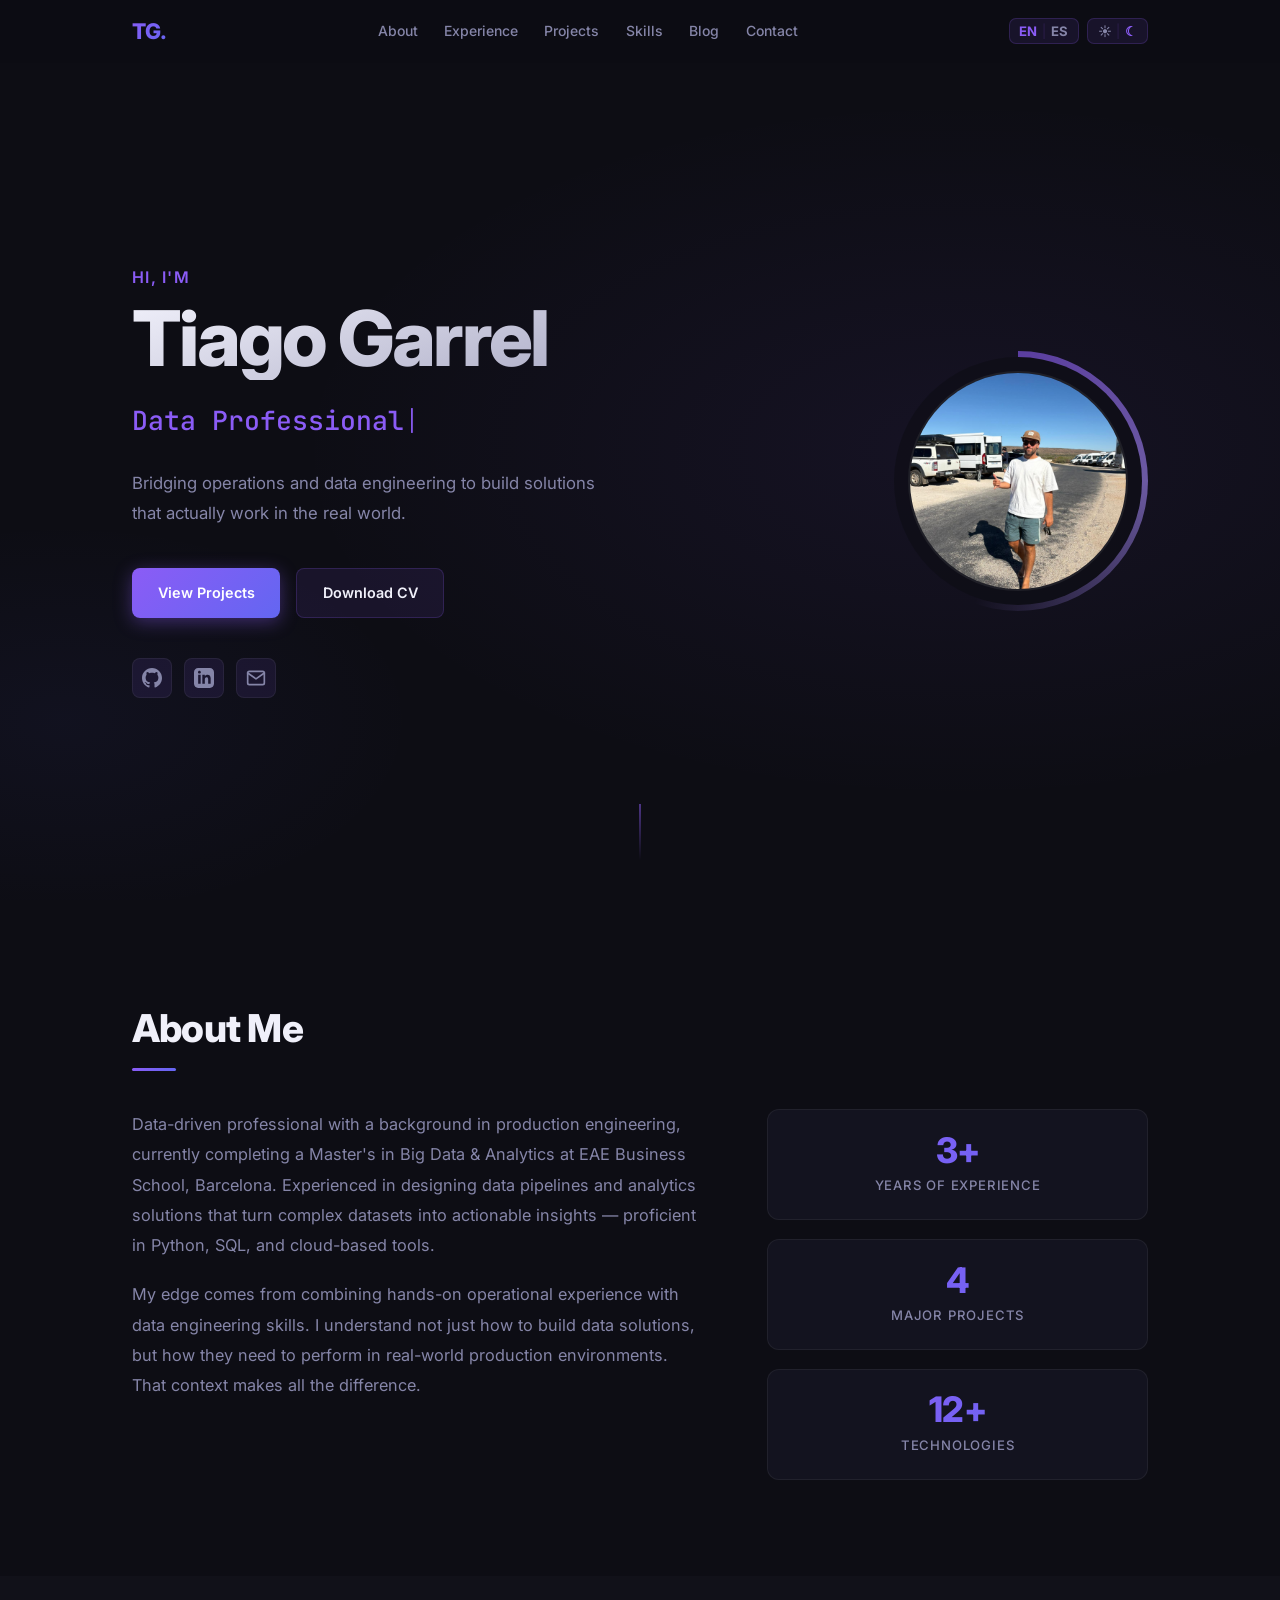
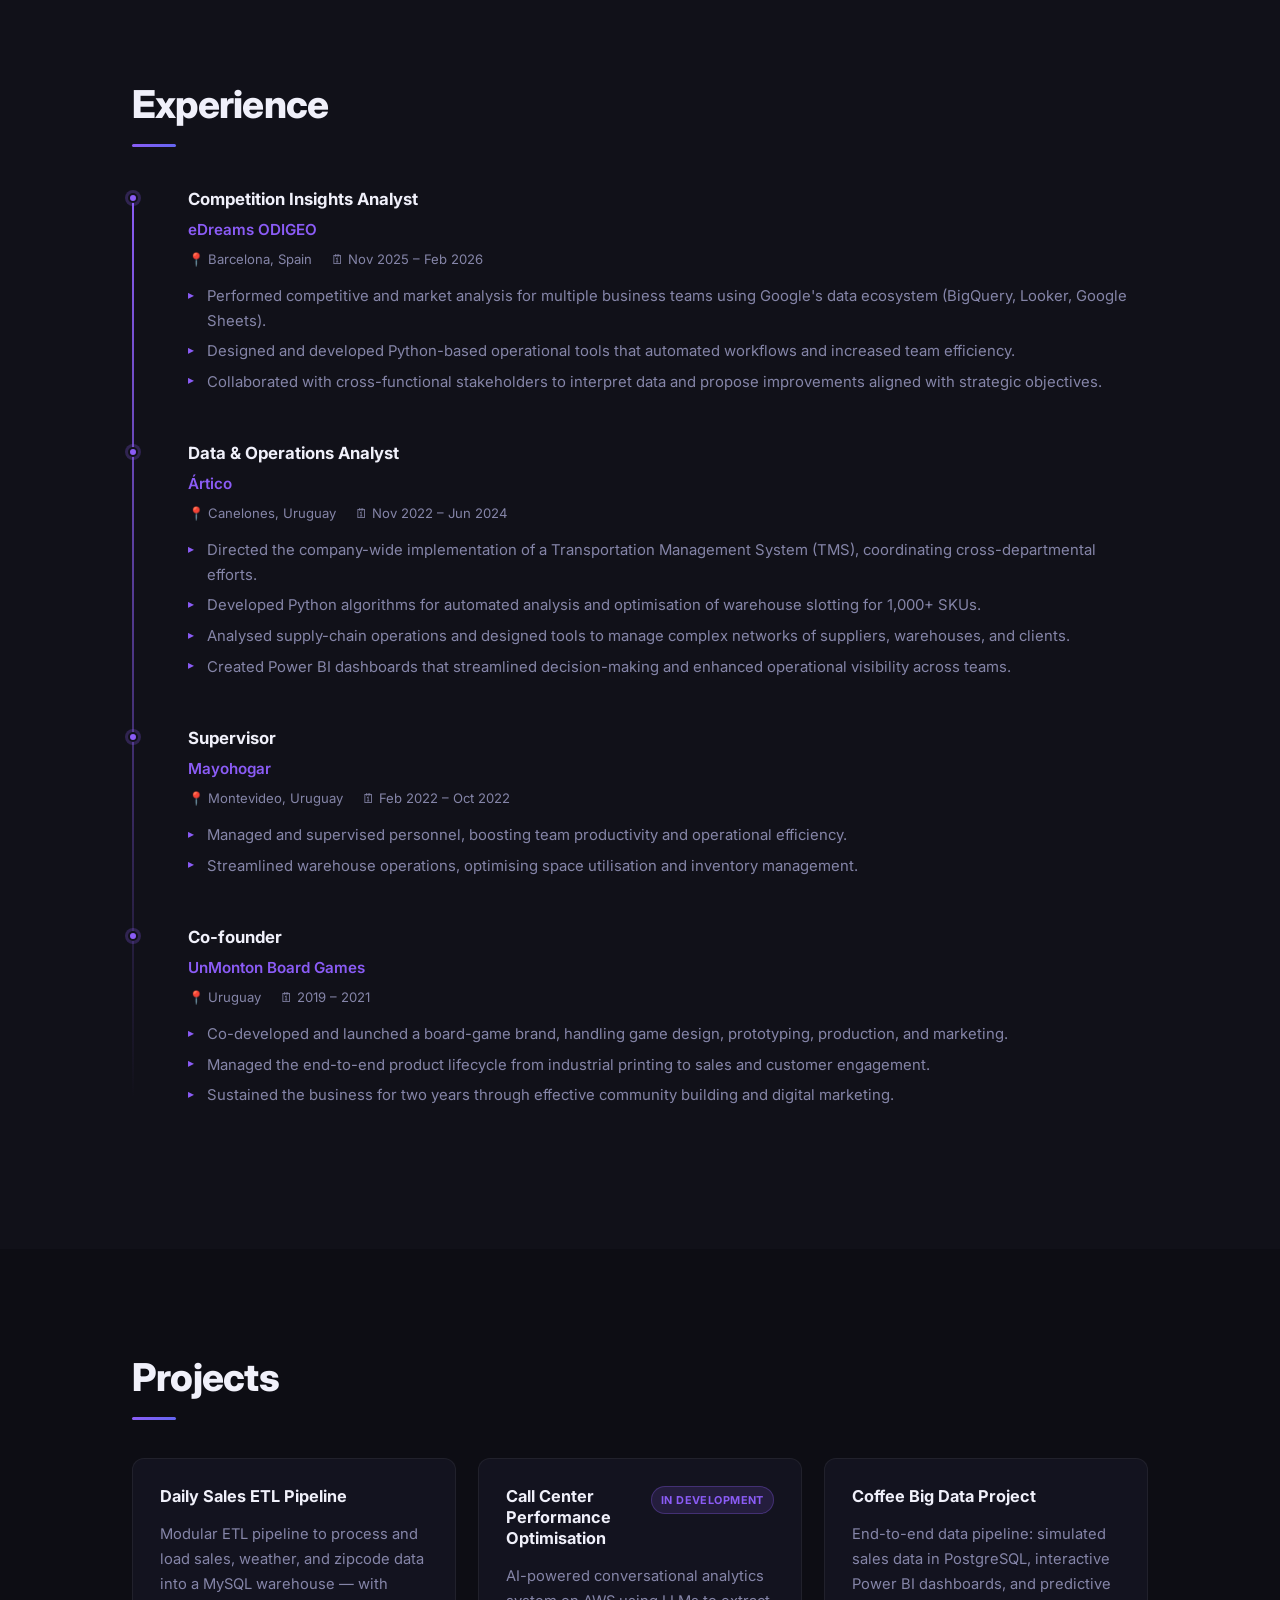
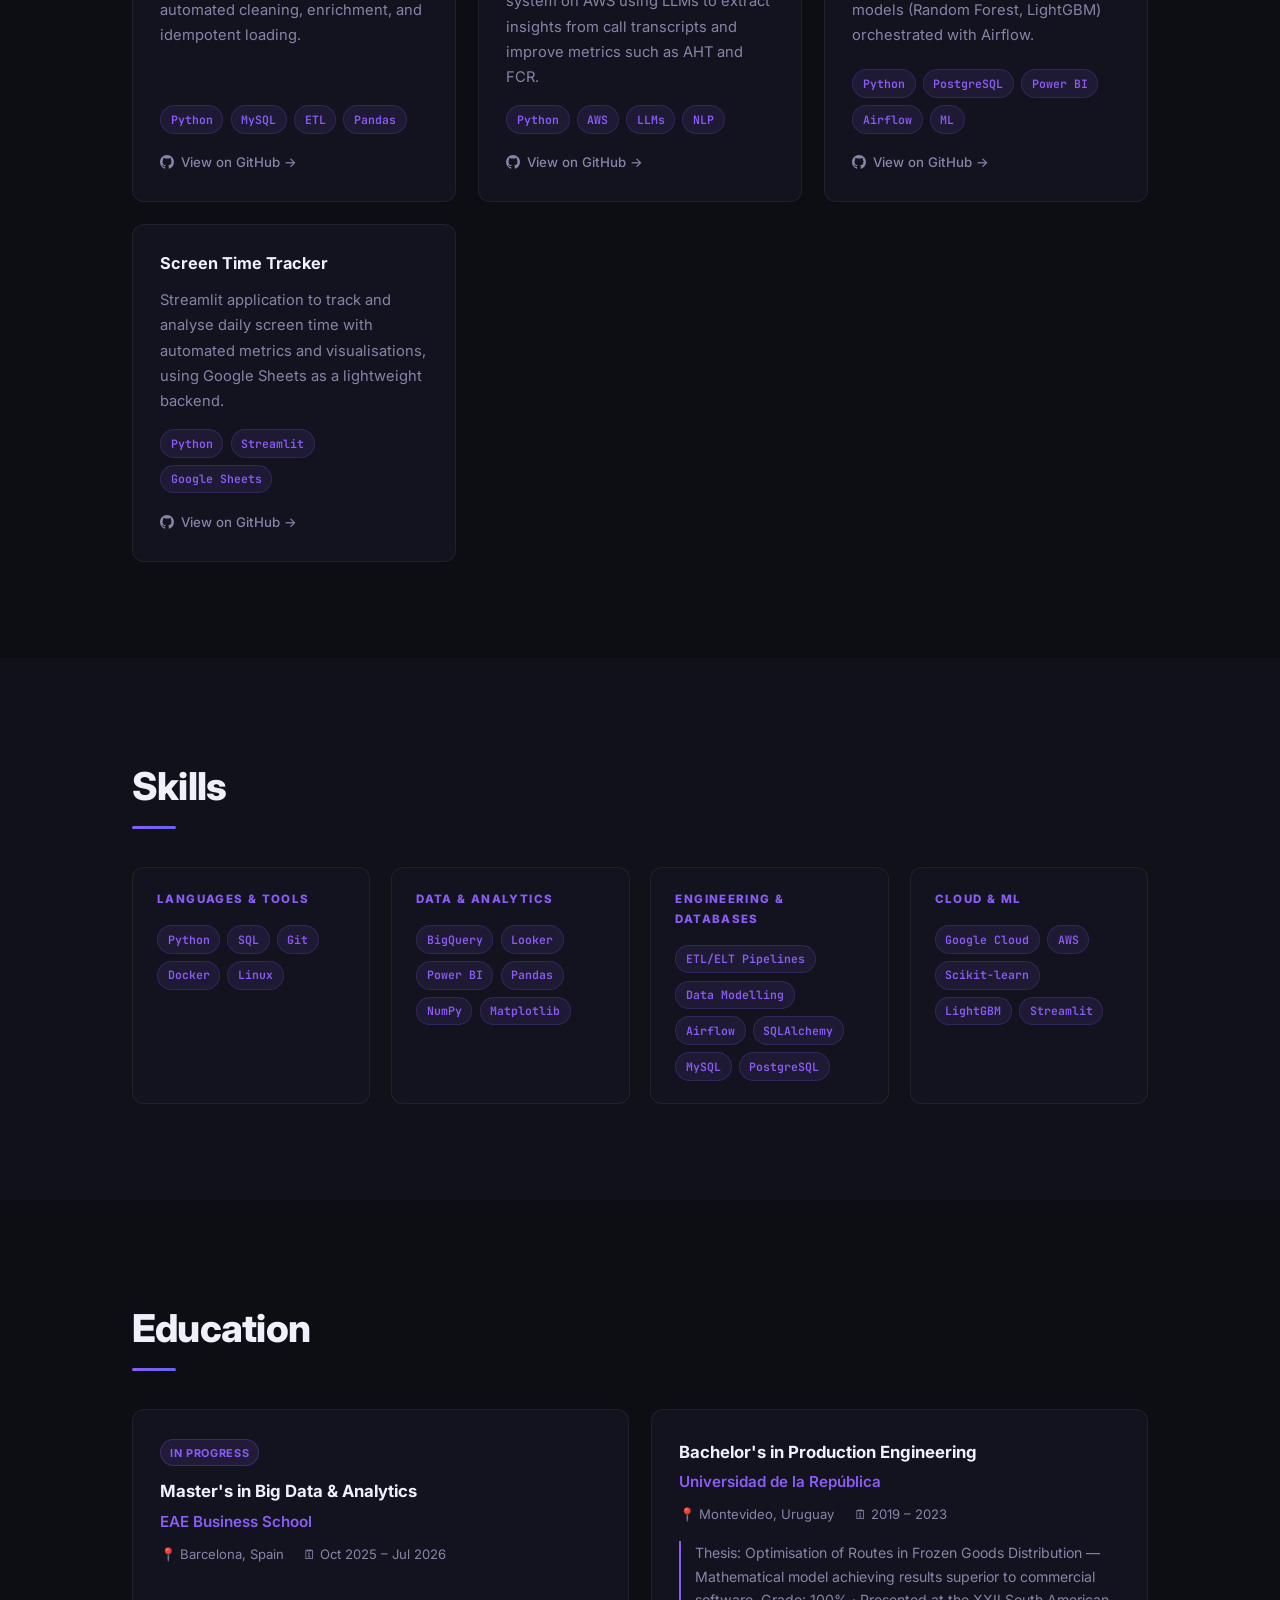
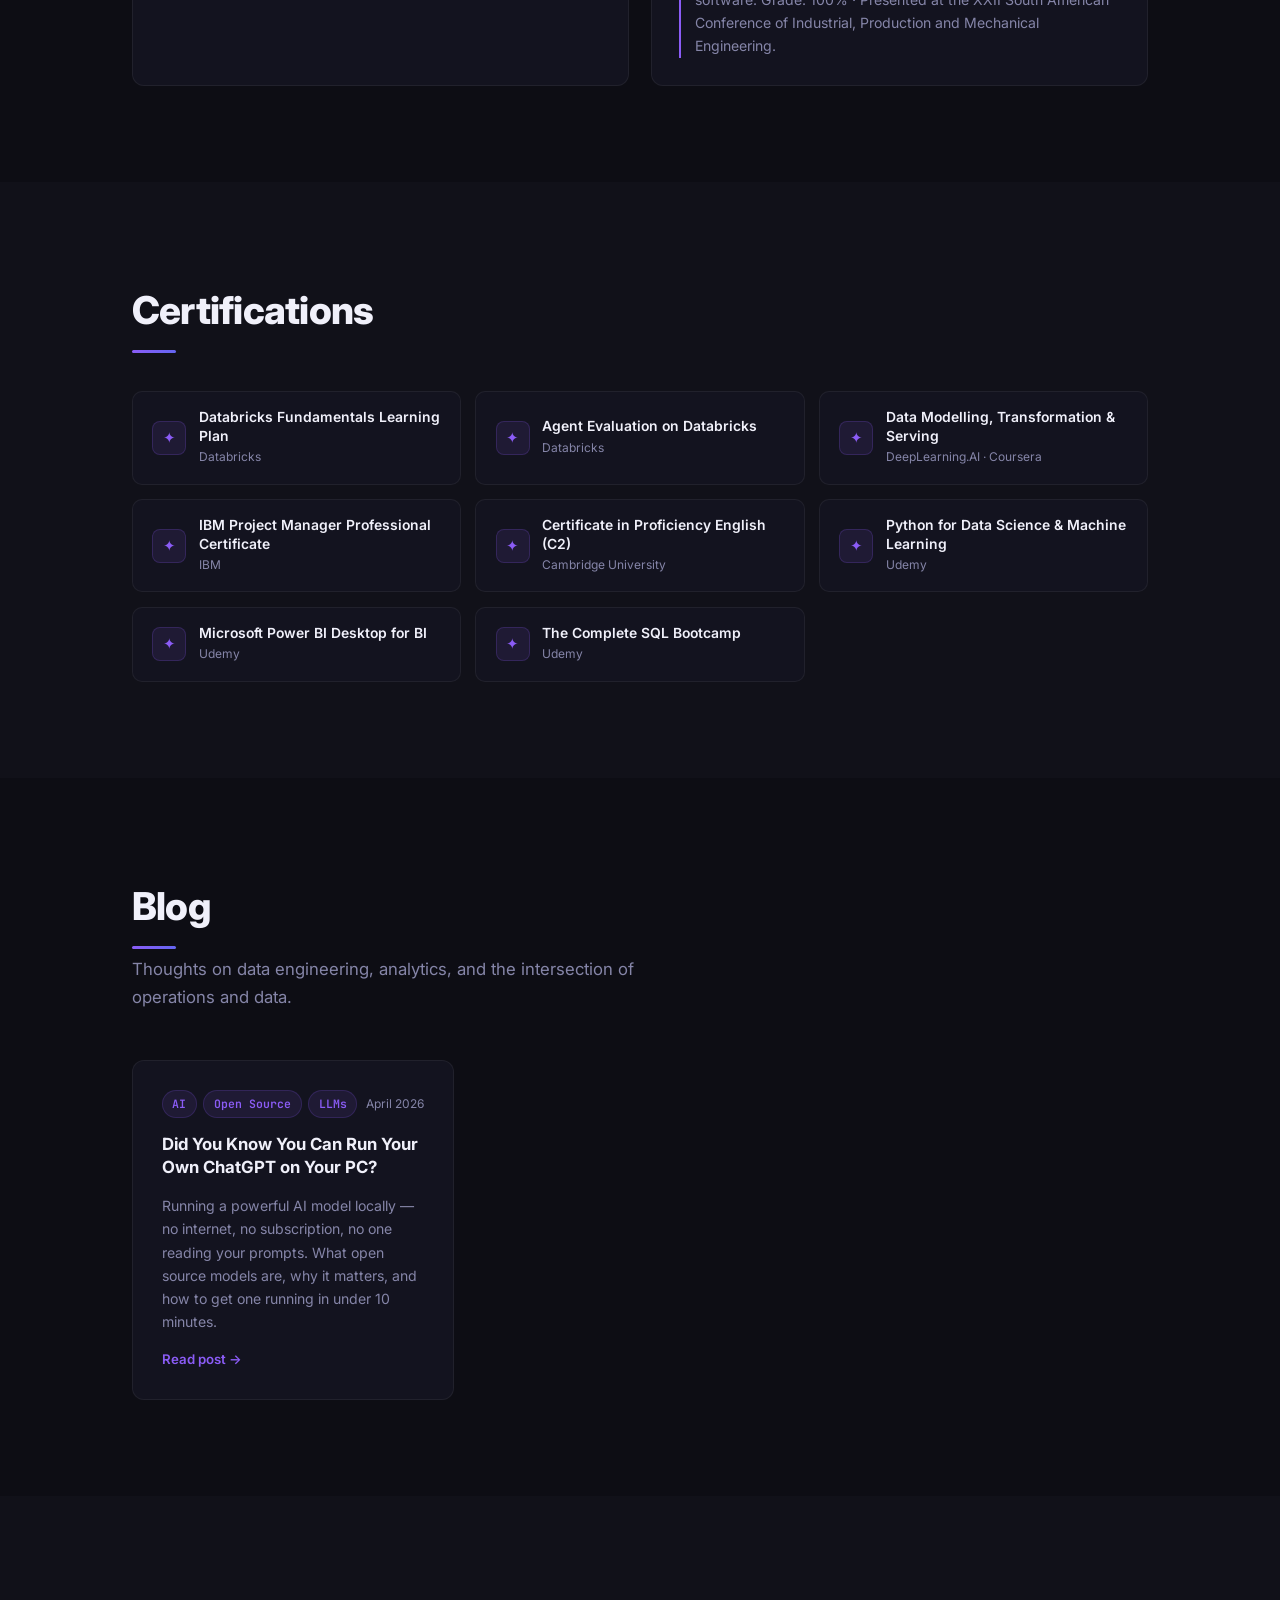
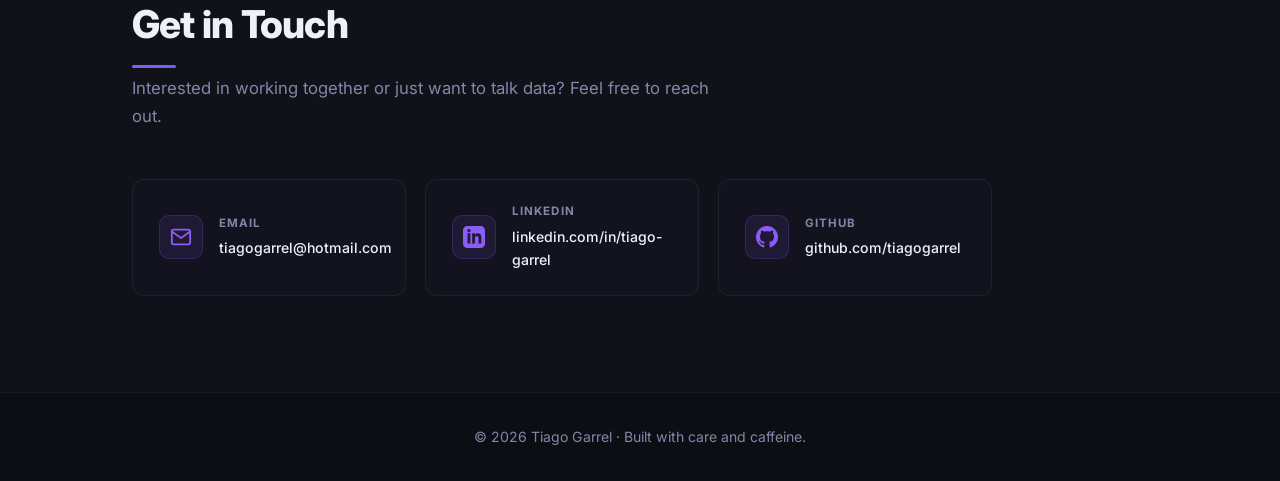
==== commit d47d7ec0: "updates" ====
--- a/index.html
+++ b/index.html
@@ -160,10 +160,7 @@
     <div class="container">
       <h2 class="section-title" data-i18n="blog.section_title">Blog</h2>
       <p class="section-subtitle" data-i18n="blog.subtitle">Thoughts on data engineering, analytics, and the intersection of operations and data.</p>
-      <div class="blog-coming-soon">
-        <div class="coming-soon-icon">✍</div>
-        <p data-i18n="blog.coming_soon">Posts coming soon. Stay tuned.</p>
-      </div>
+      <div class="blog-grid" id="blogGrid"></div>
     </div>
   </section>
 
--- a/styles.css
+++ b/styles.css
@@ -352,9 +352,27 @@
 /* ============================================================
    Blog
    ============================================================ */
-.blog-coming-soon { display: flex; flex-direction: column; align-items: center; justify-content: center; padding: 5rem 2rem; border: 2px dashed var(--border); border-radius: 16px; text-align: center; color: var(--text-muted); gap: 1rem; background: var(--accent-subtle); }
-.coming-soon-icon { font-size: 3rem; line-height: 1; }
-.blog-coming-soon p { font-size: 1rem; font-weight: 500; }
+.blog-grid { display: grid; grid-template-columns: repeat(auto-fill, minmax(320px, 1fr)); gap: 1.6rem; }
+.blog-card {
+  background: var(--bg-card); border: 1px solid var(--border-sub); border-radius: var(--radius);
+  padding: 1.8rem; display: flex; flex-direction: column; gap: 0.9rem;
+  opacity: 0; transform: translateY(18px);
+  transition: opacity 0.45s ease, transform 0.45s ease, border-color var(--transition), box-shadow var(--transition);
+}
+.blog-card.visible { opacity: 1; transform: translateY(0); }
+.blog-card:hover { border-color: var(--border); box-shadow: var(--shadow-accent); transform: translateY(-4px); }
+.blog-card-header { display: flex; justify-content: space-between; align-items: center; gap: 0.5rem; flex-wrap: wrap; }
+.blog-tags { display: flex; gap: 0.4rem; flex-wrap: wrap; }
+.blog-date { font-size: 0.75rem; color: var(--text-muted); white-space: nowrap; }
+.blog-title { font-size: 1.05rem; font-weight: 700; color: var(--text); line-height: 1.4; margin: 0; }
+.blog-summary { font-size: 0.88rem; color: var(--text-muted); line-height: 1.65; flex: 1; }
+.blog-read-more {
+  display: inline-flex; align-items: center; gap: 0.3rem;
+  font-size: 0.83rem; font-weight: 600; color: var(--accent);
+  transition: color var(--transition), gap var(--transition);
+  align-self: flex-start;
+}
+.blog-read-more:hover { color: var(--accent-light); gap: 0.5rem; }
 
 /* ============================================================
    Contact
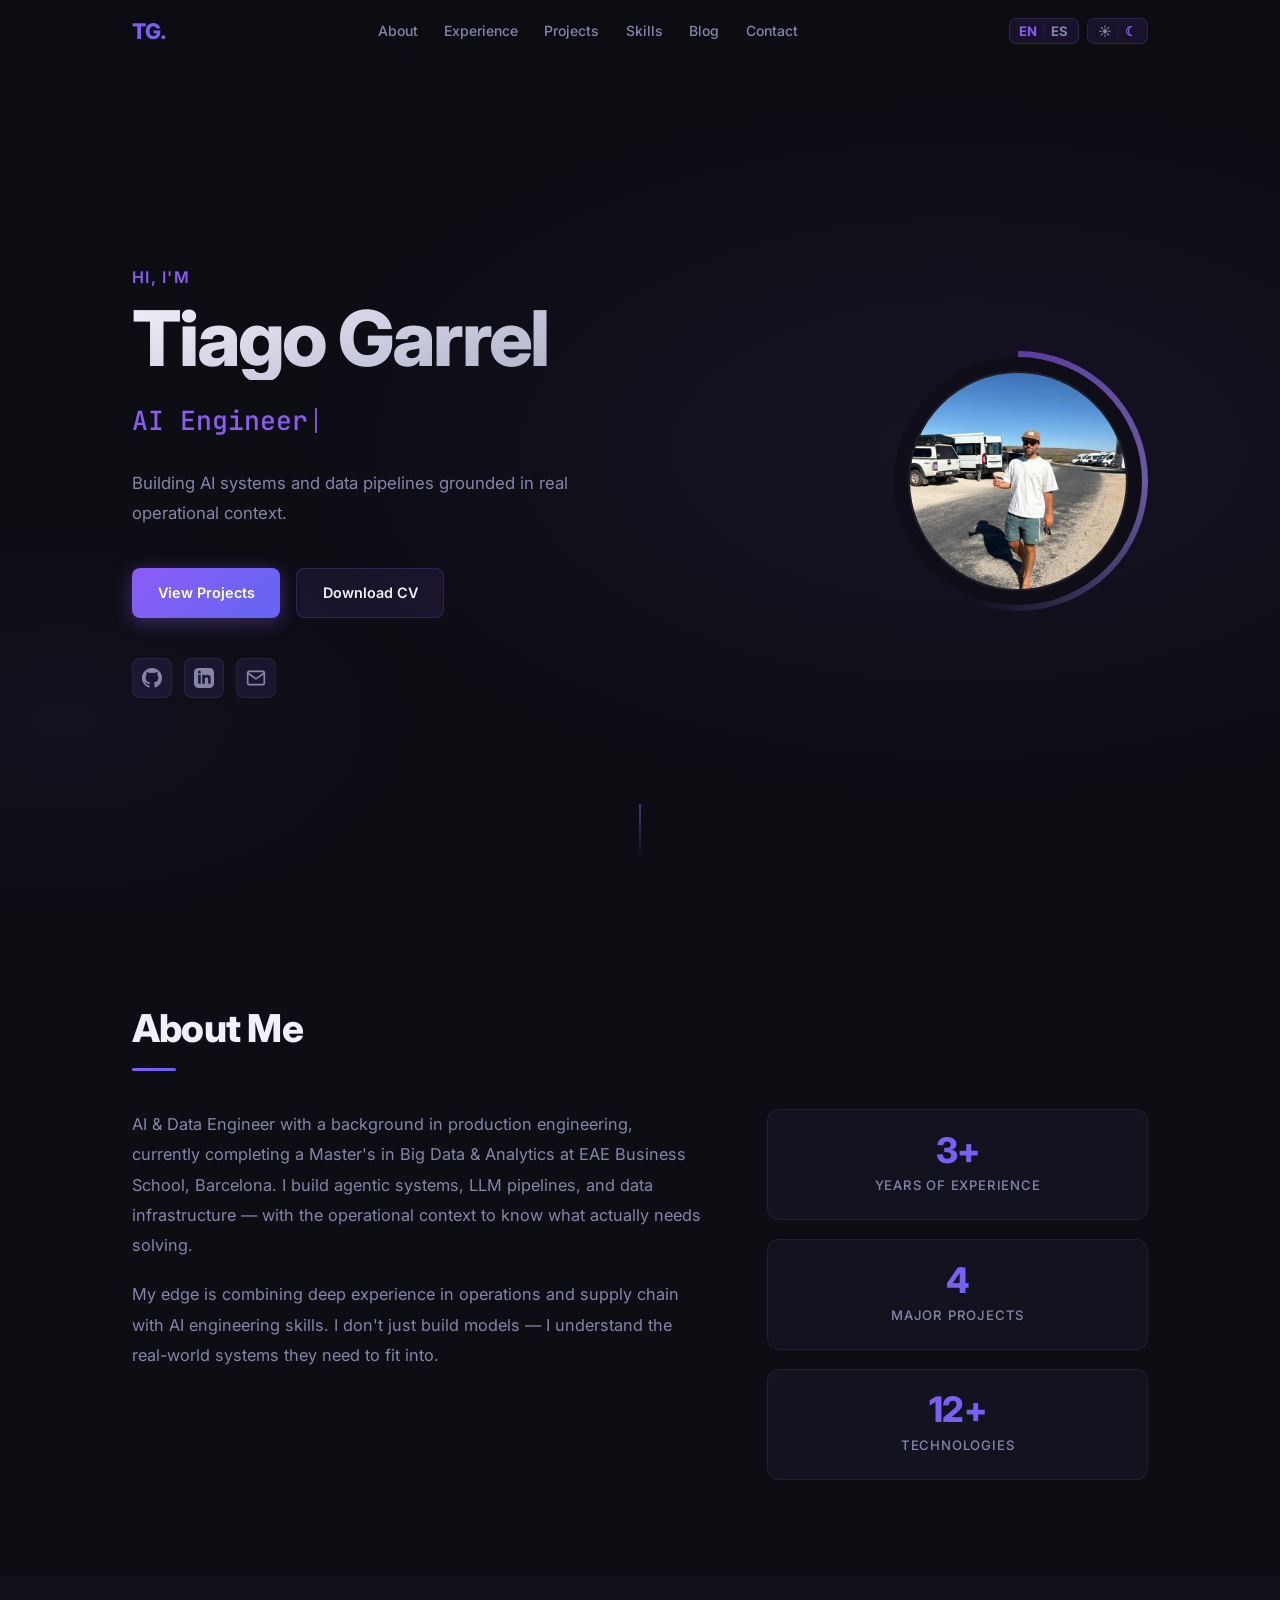
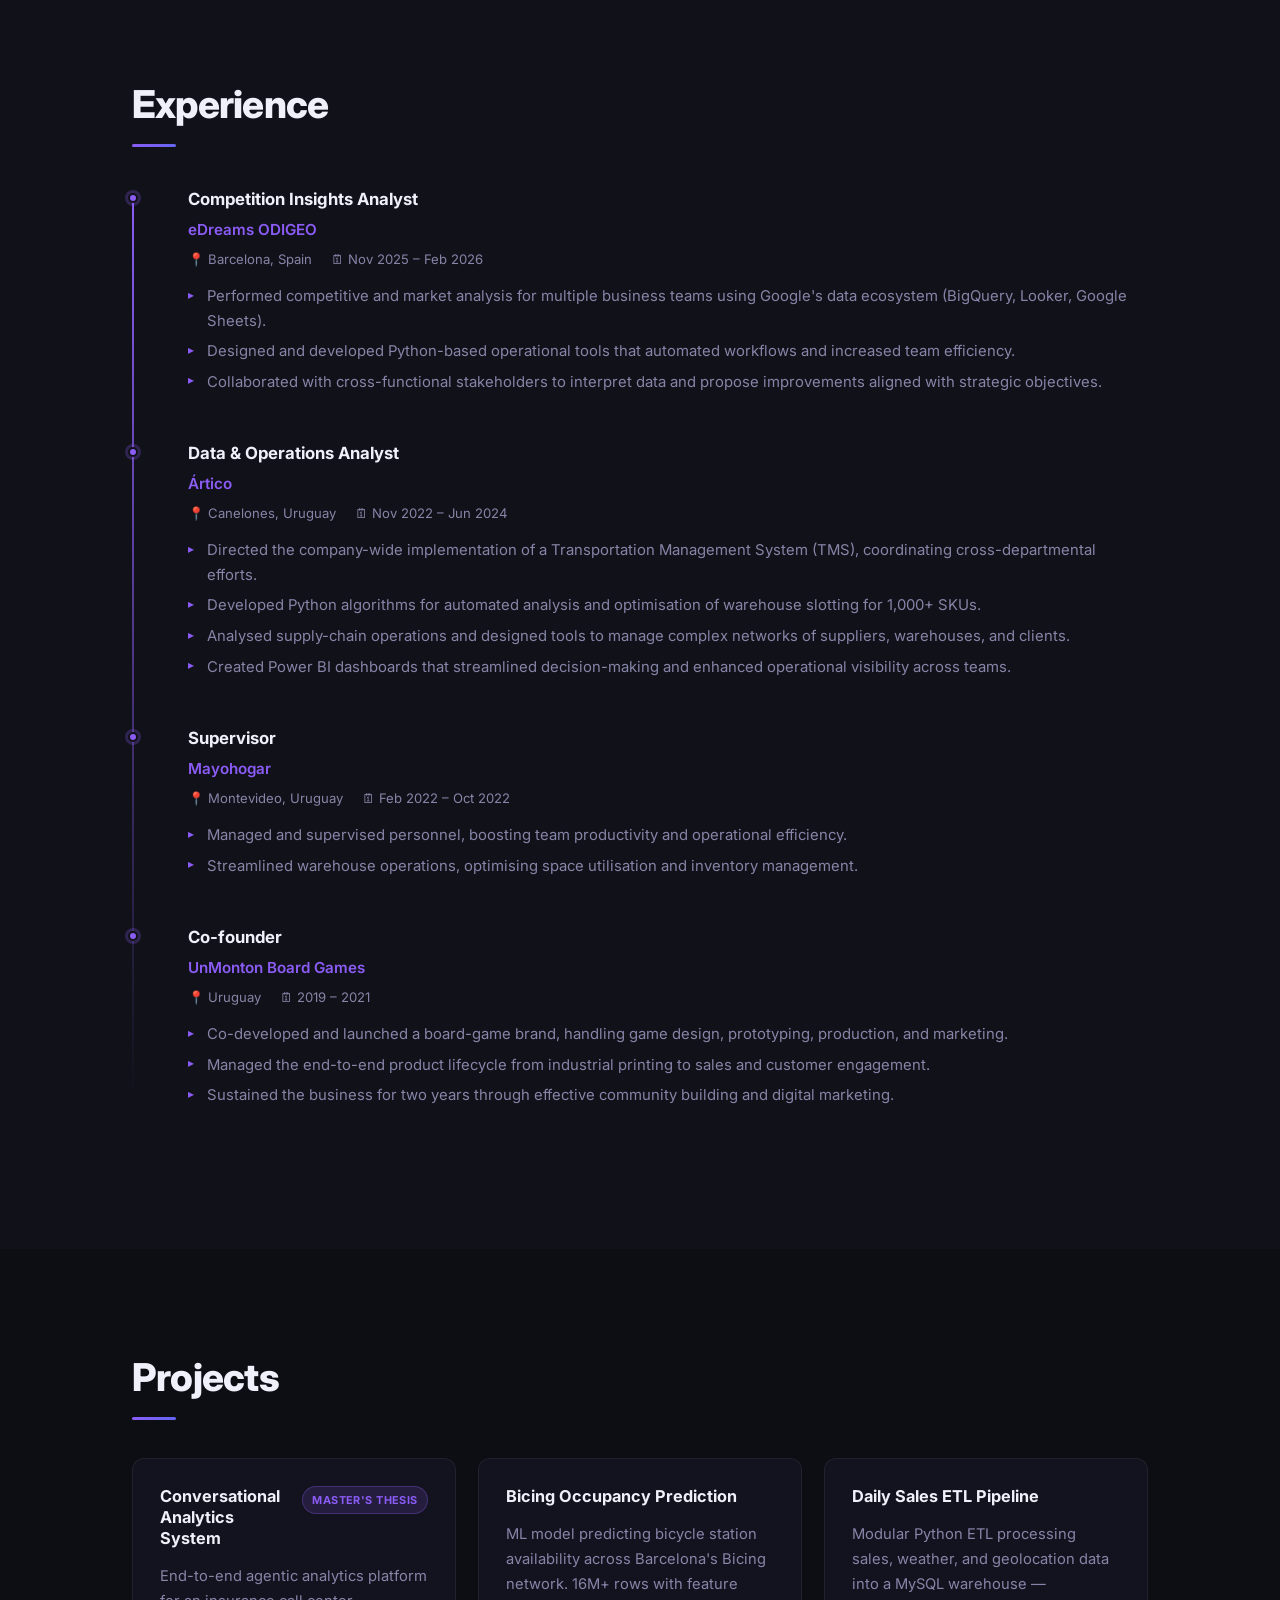
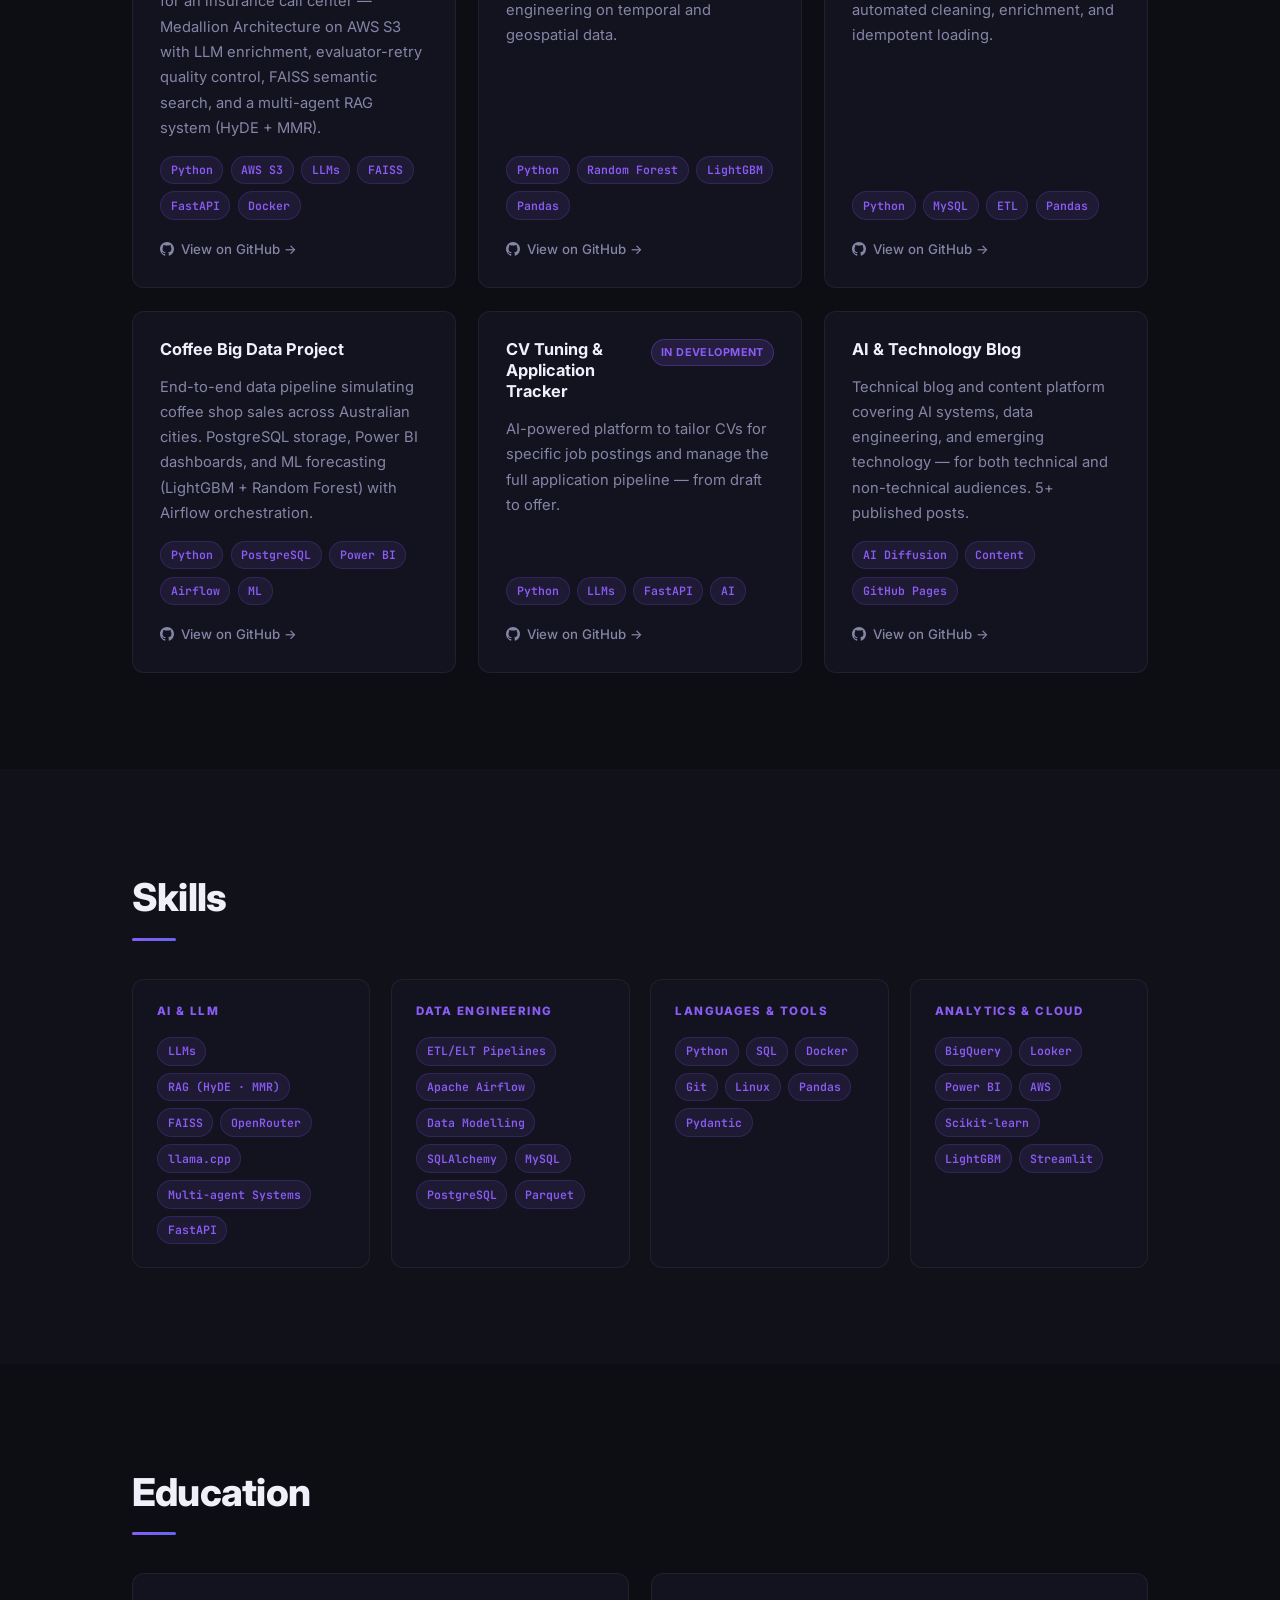
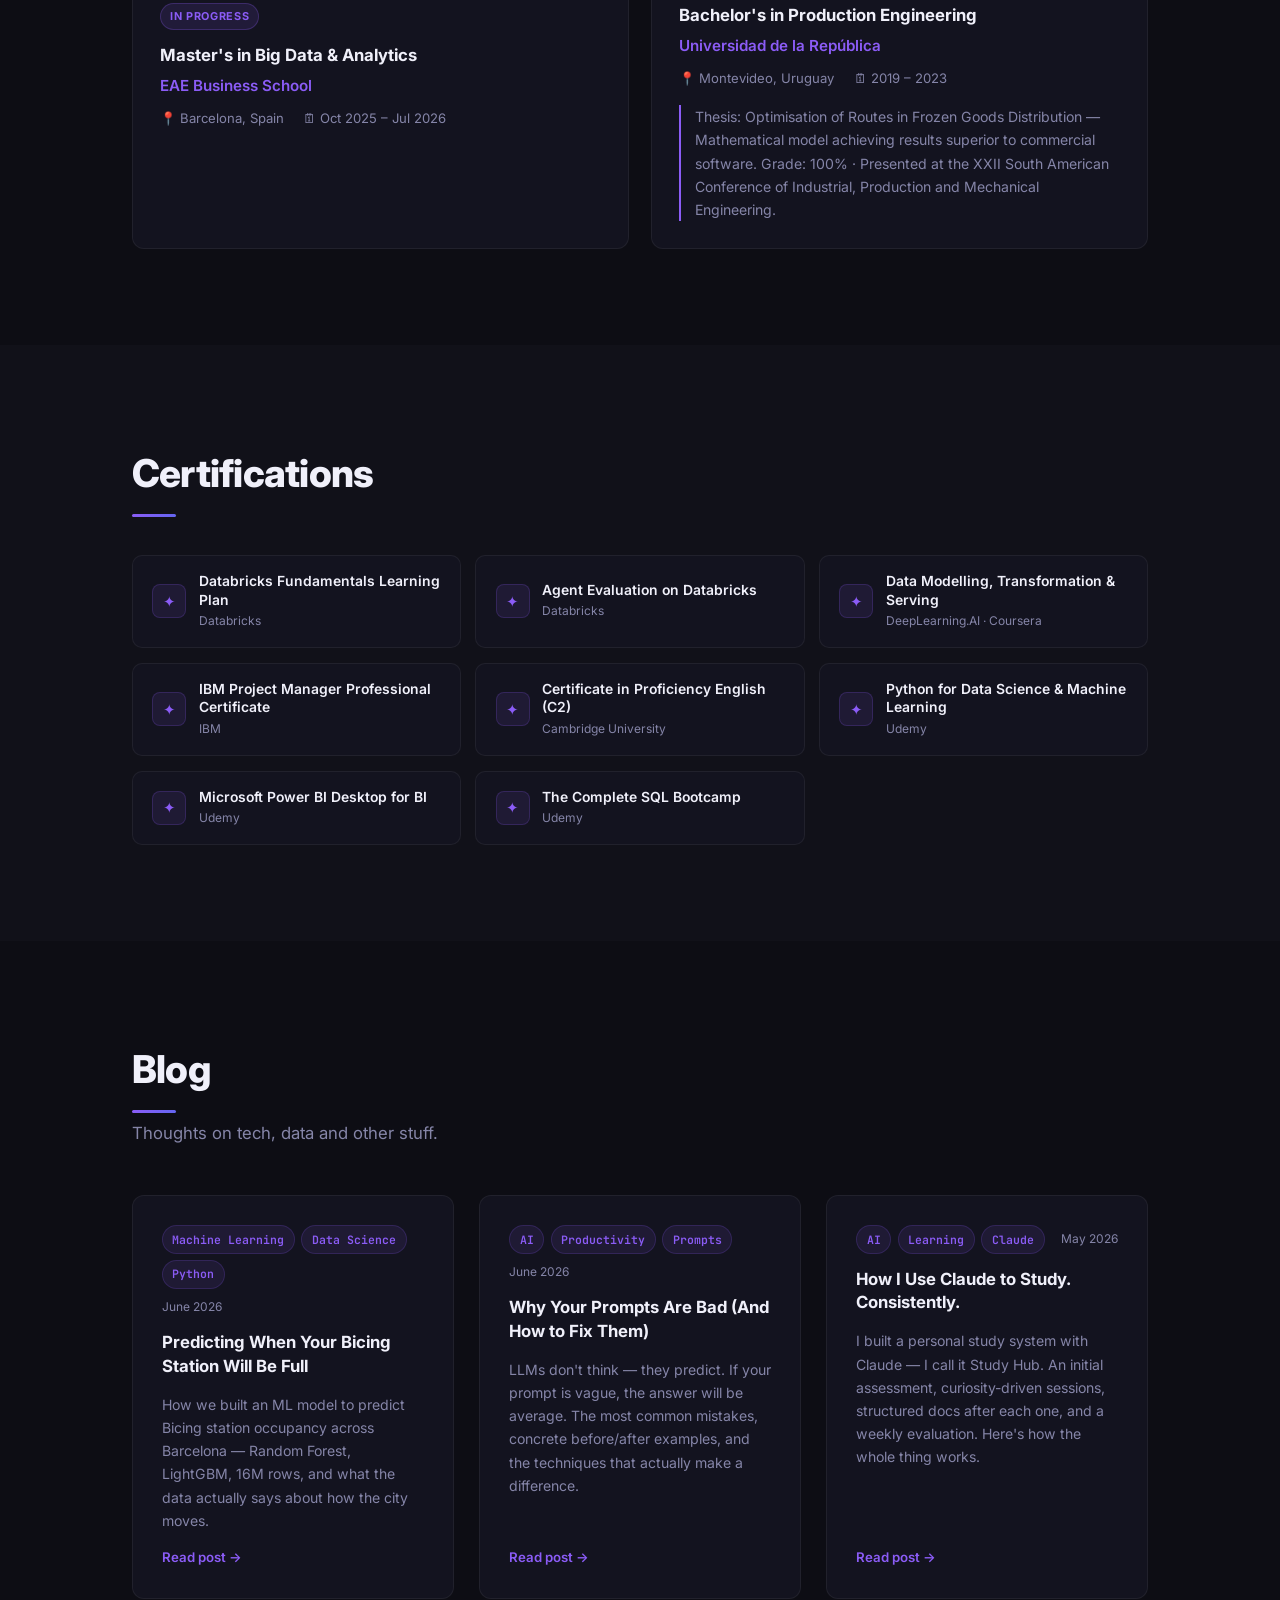
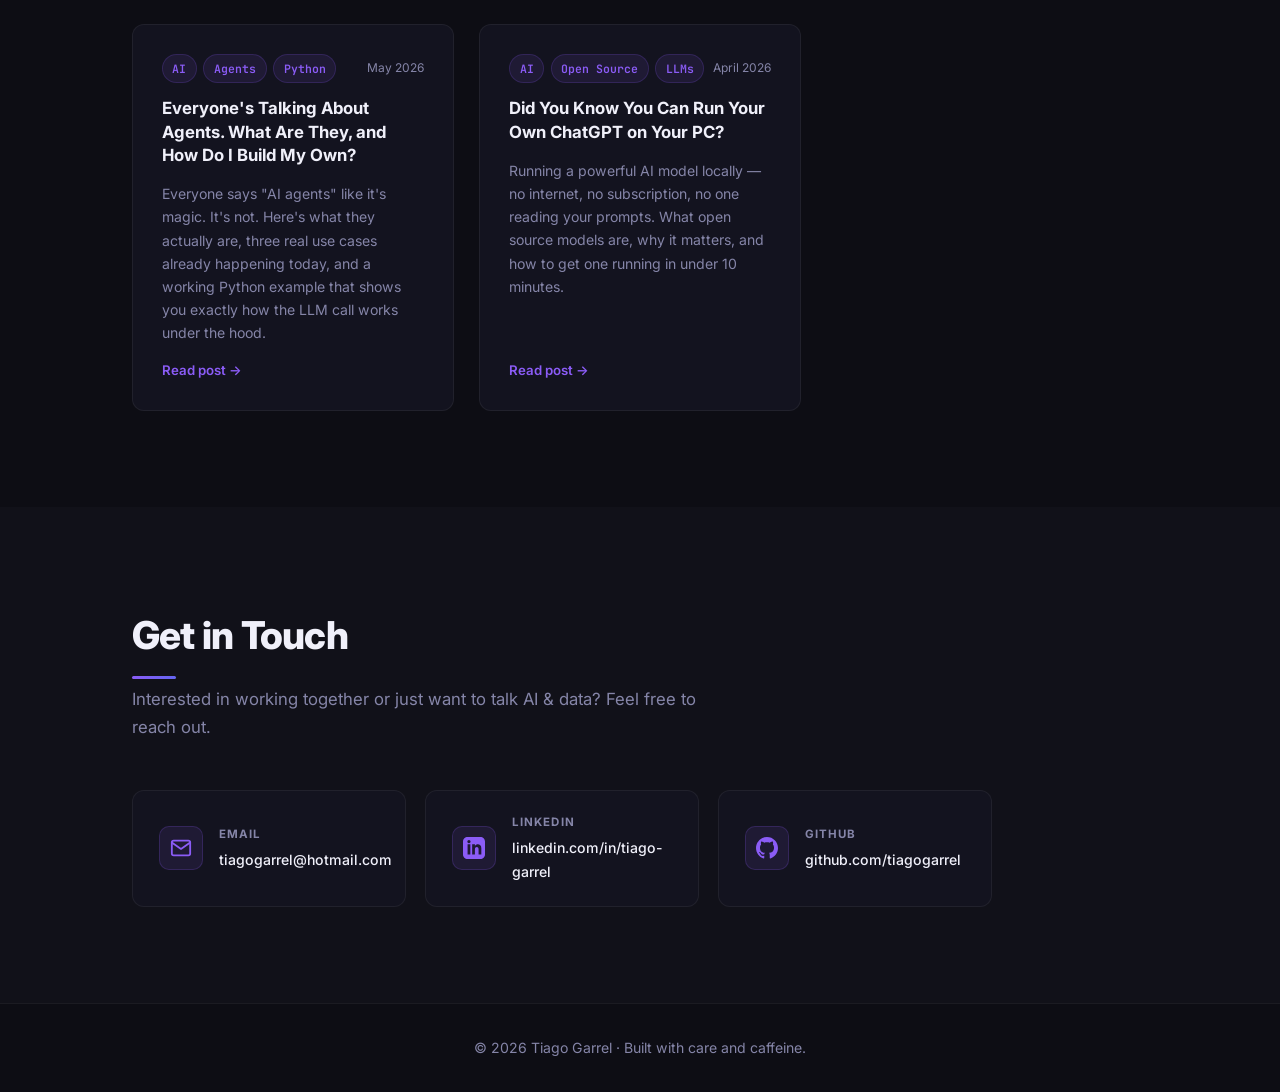
==== commit d1f914fa: "updates in webpage" ====
--- a/index.html
+++ b/index.html
@@ -3,11 +3,11 @@
 <head>
   <meta charset="UTF-8" />
   <meta name="viewport" content="width=device-width, initial-scale=1.0" />
-  <meta name="description" content="Tiago Garrel — Data Professional. Data engineer and analyst bridging operations and data to build scalable, real-world solutions." />
-  <meta property="og:title" content="Tiago Garrel — Data Professional" />
-  <meta property="og:description" content="Data pipelines, analytics, and operational intelligence." />
+  <meta name="description" content="Tiago Garrel — AI & Data Engineer. Building agentic systems, LLM pipelines, and data infrastructure grounded in real operational context." />
+  <meta property="og:title" content="Tiago Garrel — AI & Data Engineer" />
+  <meta property="og:description" content="Agentic systems, LLM pipelines, and data engineering." />
   <meta property="og:type" content="website" />
-  <title>Tiago Garrel</title>
+  <title>Tiago Garrel — AI & Data Engineer</title>
 
   <!-- Favicon -->
   <link rel="icon" href="data:image/svg+xml,<svg xmlns='http://www.w3.org/2000/svg' viewBox='0 0 32 32'><rect width='32' height='32' rx='7' fill='%238b5cf6'/><text x='50%25' y='50%25' dominant-baseline='central' text-anchor='middle' font-family='Inter,system-ui,sans-serif' font-weight='800' font-size='13' fill='white'>TG</text></svg>">
--- a/styles.css
+++ b/styles.css
@@ -373,6 +373,7 @@
   align-self: flex-start;
 }
 .blog-read-more:hover { color: var(--accent-light); gap: 0.5rem; }
+.blog-coming-soon-badge { font-size: 0.78rem; font-weight: 600; color: var(--text-muted); background: var(--accent-subtle); border: 1px solid var(--border); border-radius: 6px; padding: 0.25rem 0.65rem; align-self: flex-start; }
 
 /* ============================================================
    Contact
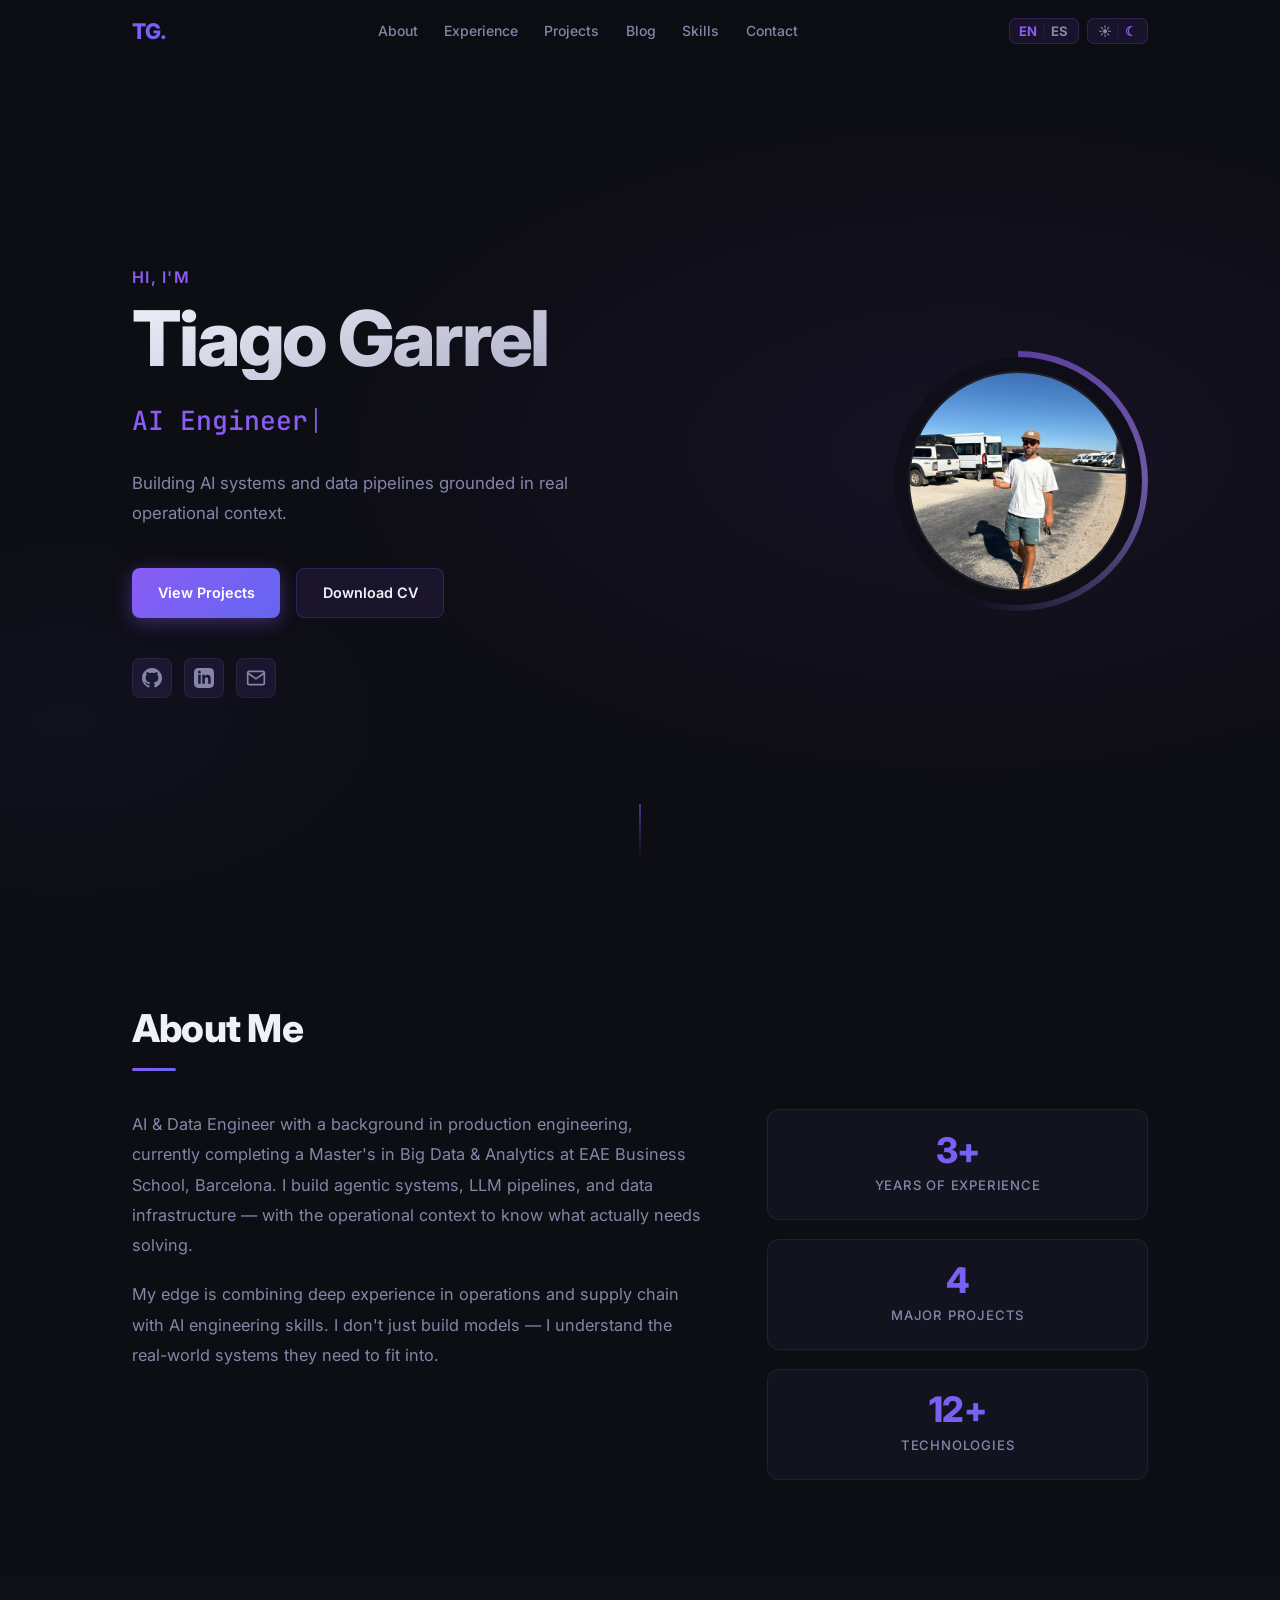
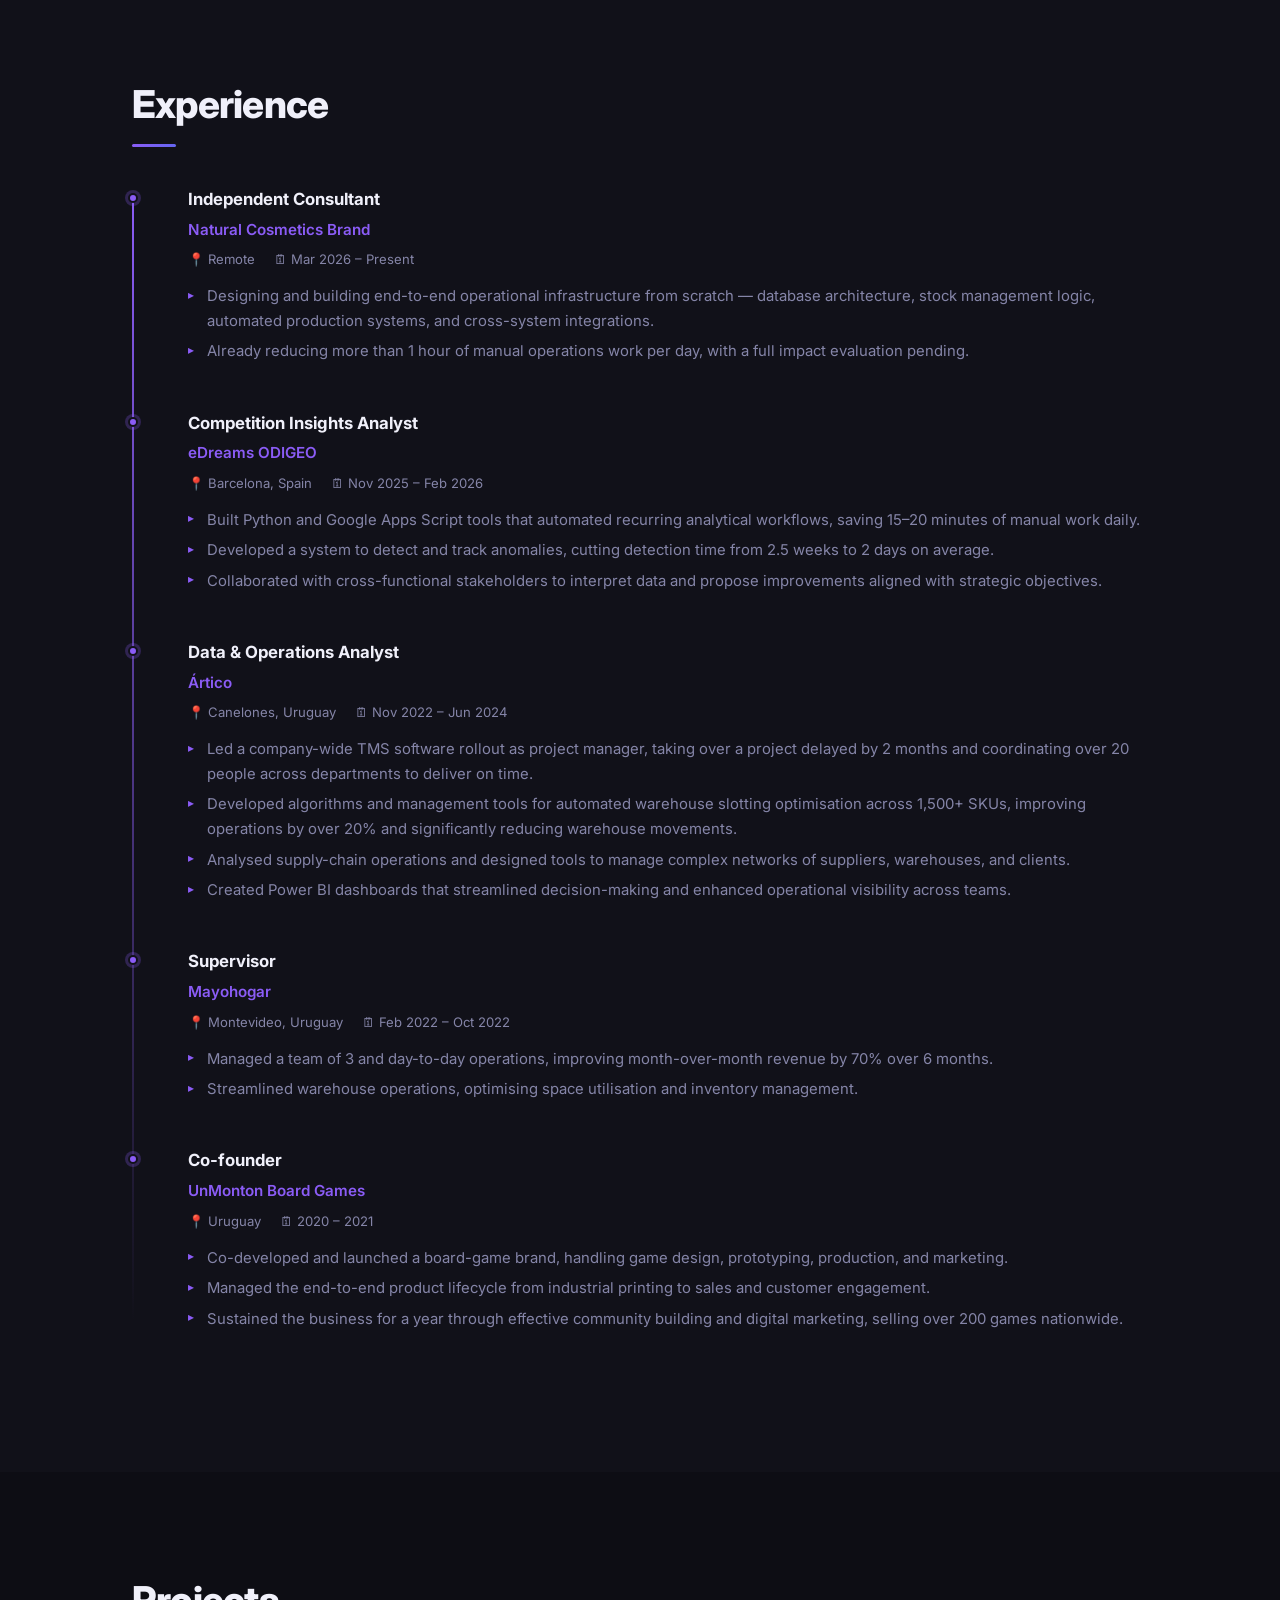
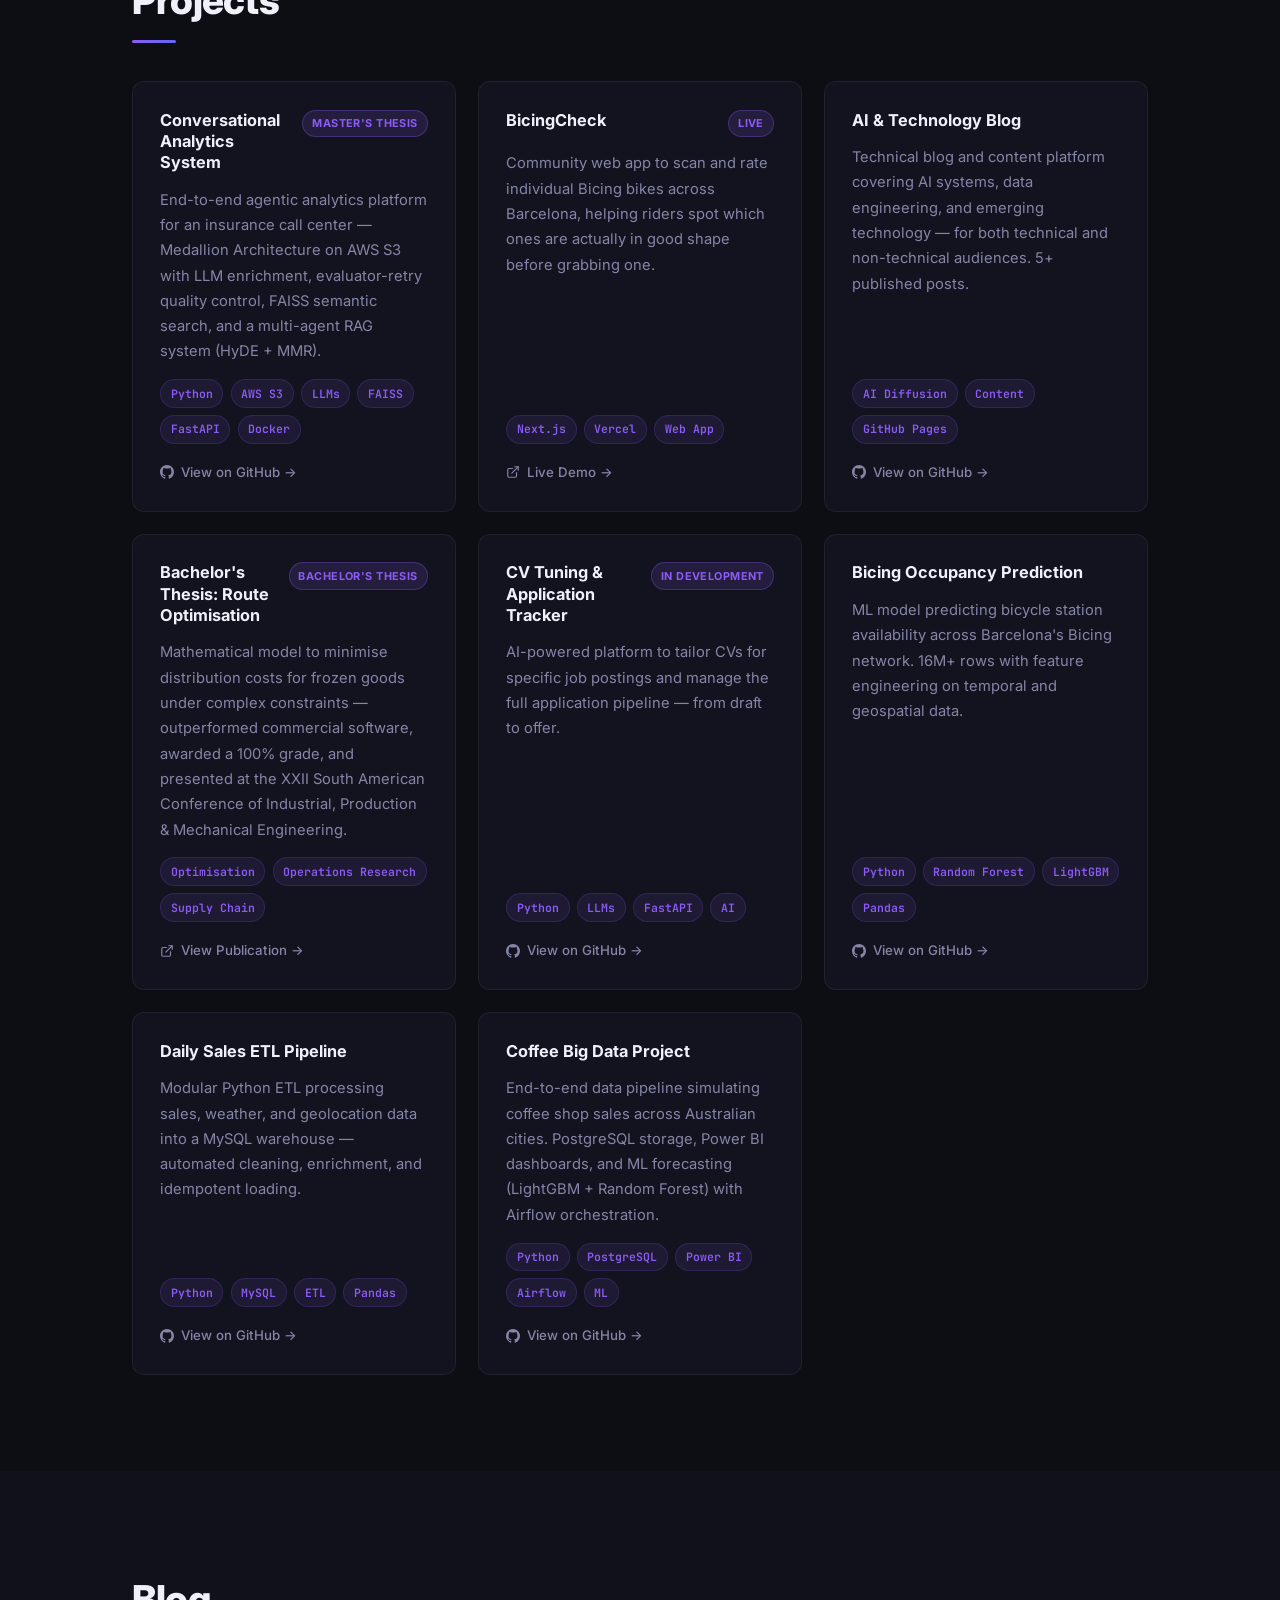
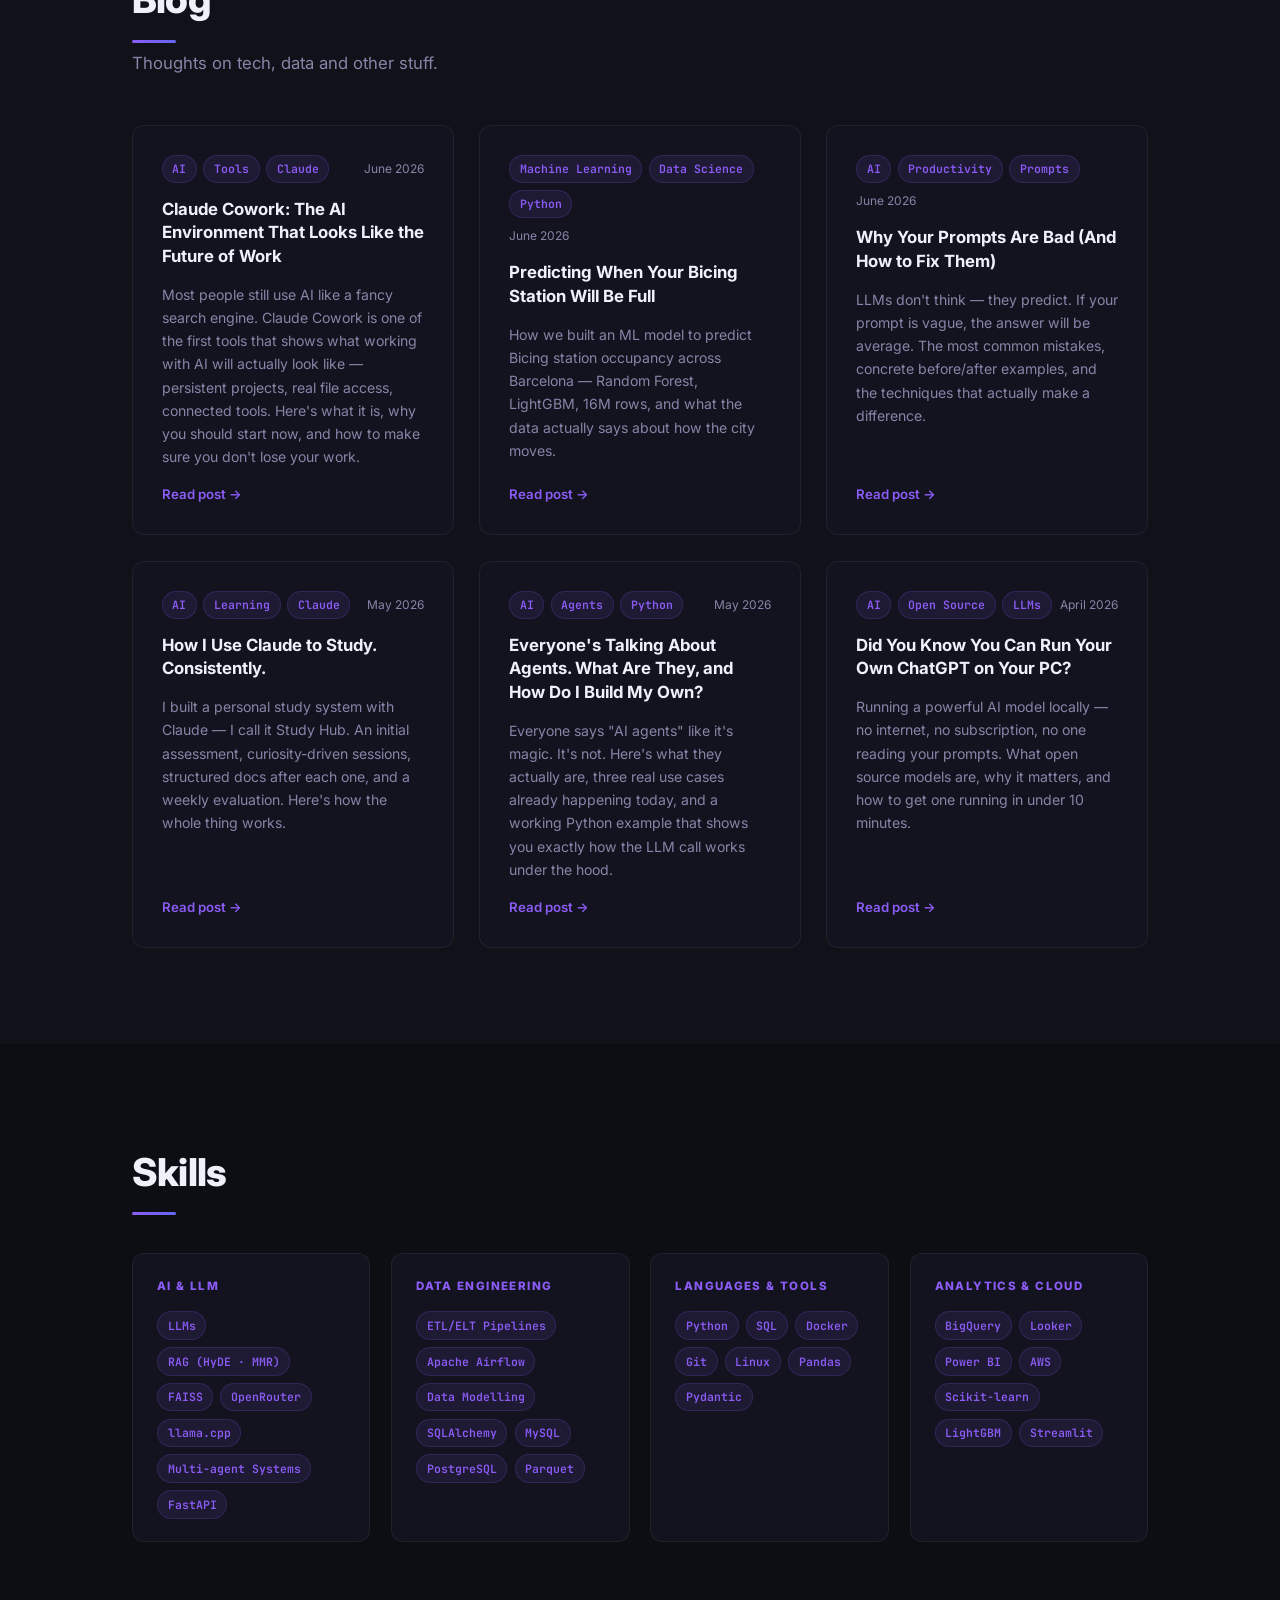
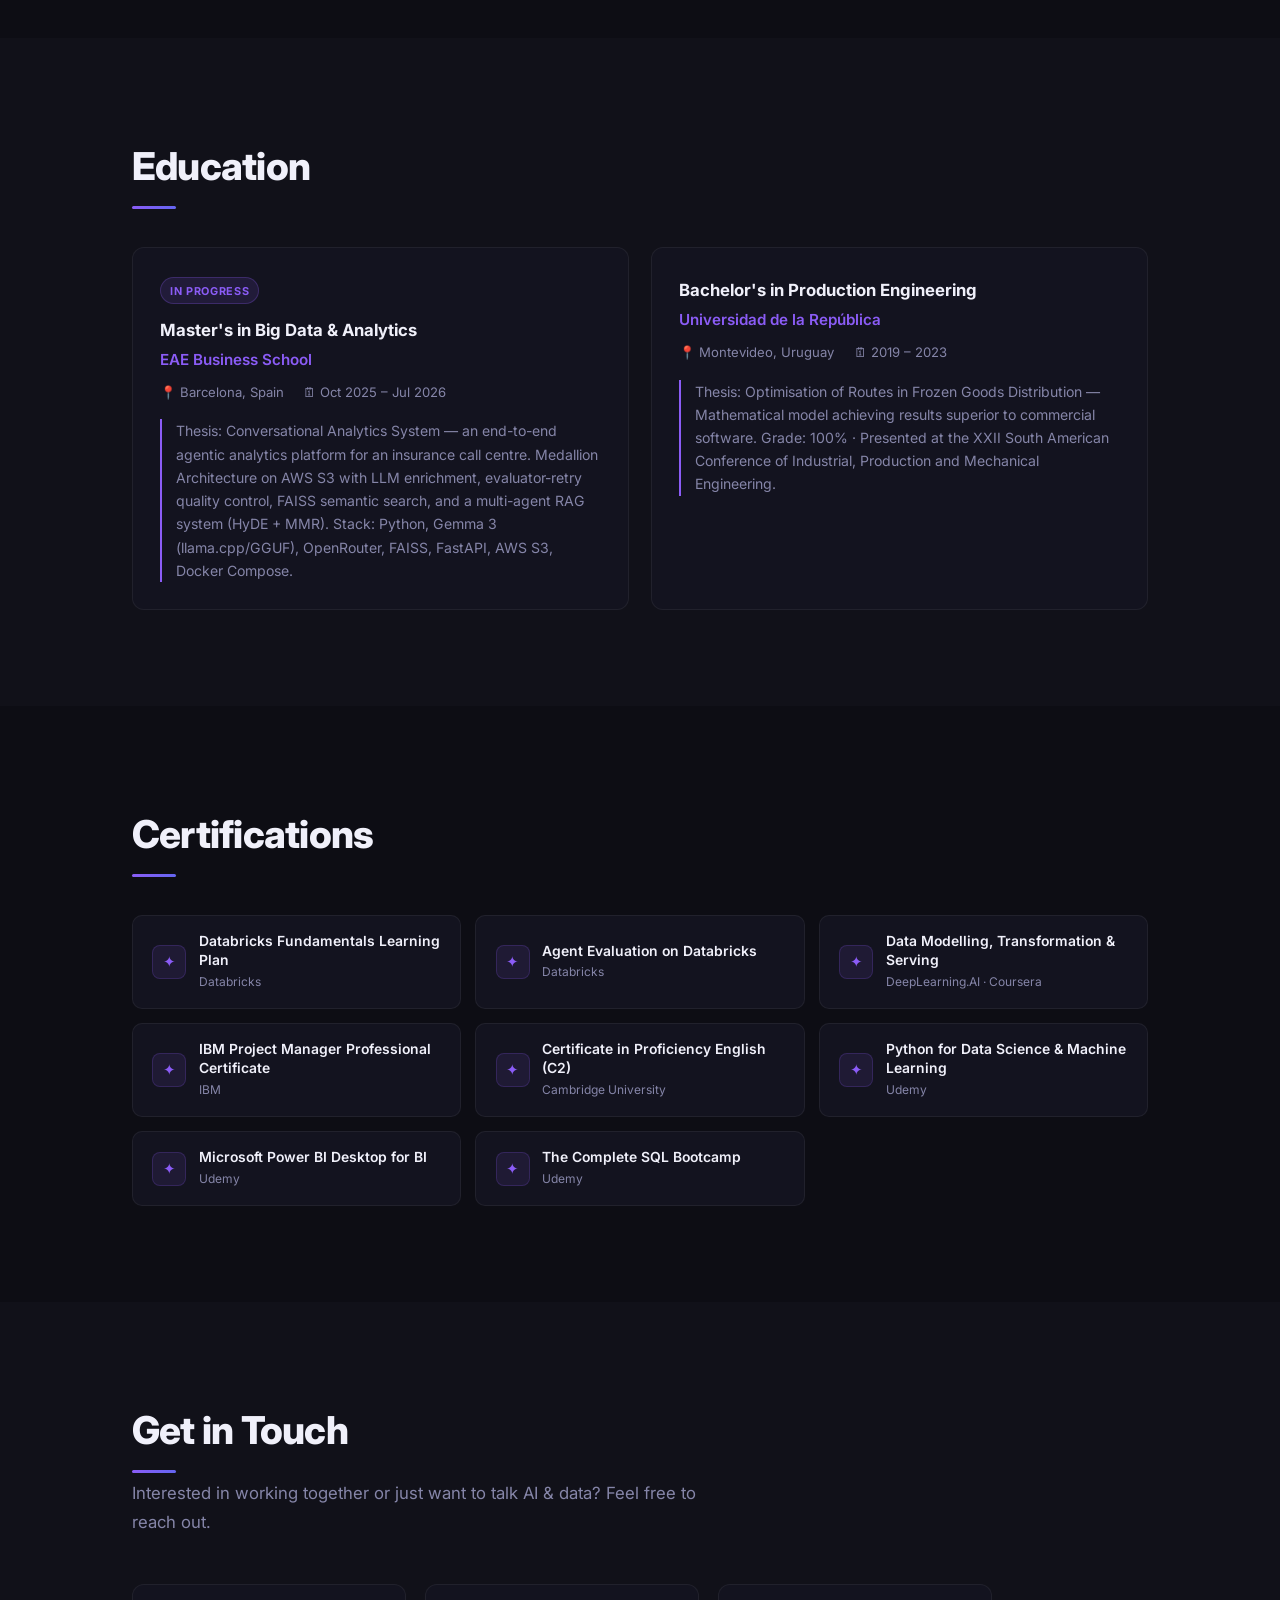
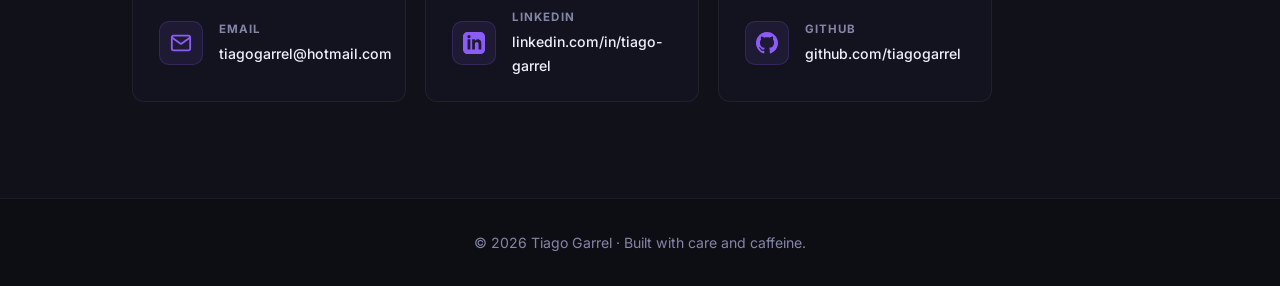
==== commit f7d305df: "updates in cv 2" ====
--- a/index.html
+++ b/index.html
@@ -27,8 +27,8 @@
         <li><a href="#about"      data-i18n="nav.about">About</a></li>
         <li><a href="#experience" data-i18n="nav.experience">Experience</a></li>
         <li><a href="#projects"   data-i18n="nav.projects">Projects</a></li>
+        <li><a href="#blog"       data-i18n="nav.blog">Blog</a></li>
         <li><a href="#skills"     data-i18n="nav.skills">Skills</a></li>
-        <li><a href="#blog"       data-i18n="nav.blog">Blog</a></li>
         <li><a href="#contact"    data-i18n="nav.contact">Contact</a></li>
       </ul>
       <div class="nav-controls">
@@ -131,36 +131,36 @@
     </div>
   </section>
 
-  <!-- SKILLS -->
-  <section id="skills" class="section section-alt">
-    <div class="container">
-      <h2 class="section-title" data-i18n="skills.section_title">Skills</h2>
-      <div class="skills-grid" id="skillsGrid"></div>
-    </div>
-  </section>
-
-  <!-- EDUCATION -->
-  <section id="education" class="section">
-    <div class="container">
-      <h2 class="section-title" data-i18n="education.section_title">Education</h2>
-      <div class="education-grid" id="educationGrid"></div>
-    </div>
-  </section>
-
-  <!-- CERTIFICATIONS -->
-  <section id="certifications" class="section section-alt">
-    <div class="container">
-      <h2 class="section-title" data-i18n="certifications.section_title">Certifications</h2>
-      <div class="certs-grid" id="certsGrid"></div>
-    </div>
-  </section>
-
   <!-- BLOG -->
-  <section id="blog" class="section">
+  <section id="blog" class="section section-alt">
     <div class="container">
       <h2 class="section-title" data-i18n="blog.section_title">Blog</h2>
       <p class="section-subtitle" data-i18n="blog.subtitle">Thoughts on data engineering, analytics, and the intersection of operations and data.</p>
       <div class="blog-grid" id="blogGrid"></div>
+    </div>
+  </section>
+
+  <!-- SKILLS -->
+  <section id="skills" class="section">
+    <div class="container">
+      <h2 class="section-title" data-i18n="skills.section_title">Skills</h2>
+      <div class="skills-grid" id="skillsGrid"></div>
+    </div>
+  </section>
+
+  <!-- EDUCATION -->
+  <section id="education" class="section section-alt">
+    <div class="container">
+      <h2 class="section-title" data-i18n="education.section_title">Education</h2>
+      <div class="education-grid" id="educationGrid"></div>
+    </div>
+  </section>
+
+  <!-- CERTIFICATIONS -->
+  <section id="certifications" class="section">
+    <div class="container">
+      <h2 class="section-title" data-i18n="certifications.section_title">Certifications</h2>
+      <div class="certs-grid" id="certsGrid"></div>
     </div>
   </section>
 
--- a/styles.css
+++ b/styles.css
@@ -299,7 +299,8 @@
   font-family: 'JetBrains Mono', monospace; transition: background var(--transition), color var(--transition); cursor: default;
 }
 .tag:hover { background: var(--accent); color: #fff; }
-.project-link { display: inline-flex; align-items: center; gap: 0.4rem; font-size: 0.83rem; color: var(--text-muted); font-weight: 500; transition: color var(--transition); margin-top: 0.2rem; }
+.project-links { display: flex; flex-wrap: wrap; gap: 1rem; margin-top: 0.2rem; }
+.project-link { display: inline-flex; align-items: center; gap: 0.4rem; font-size: 0.83rem; color: var(--text-muted); font-weight: 500; transition: color var(--transition); }
 .project-link:hover { color: var(--accent); }
 
 /* ============================================================
